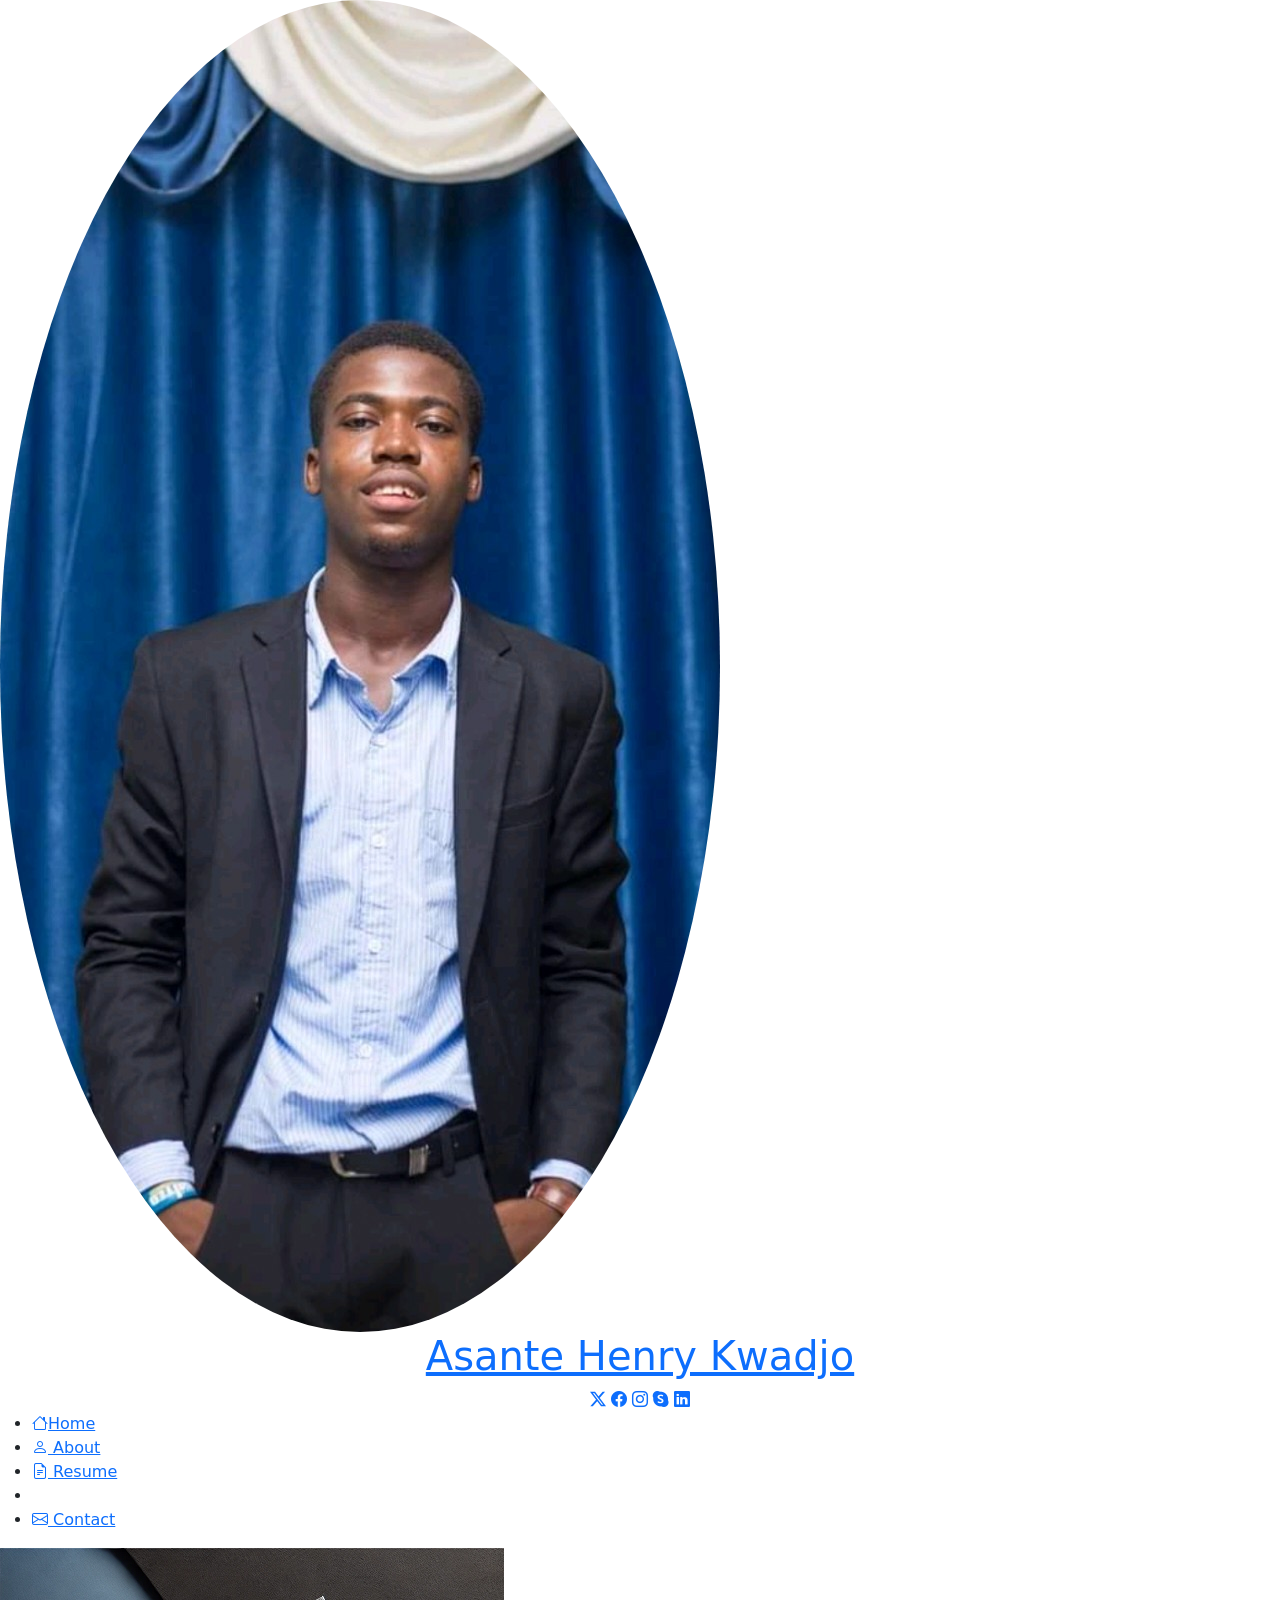
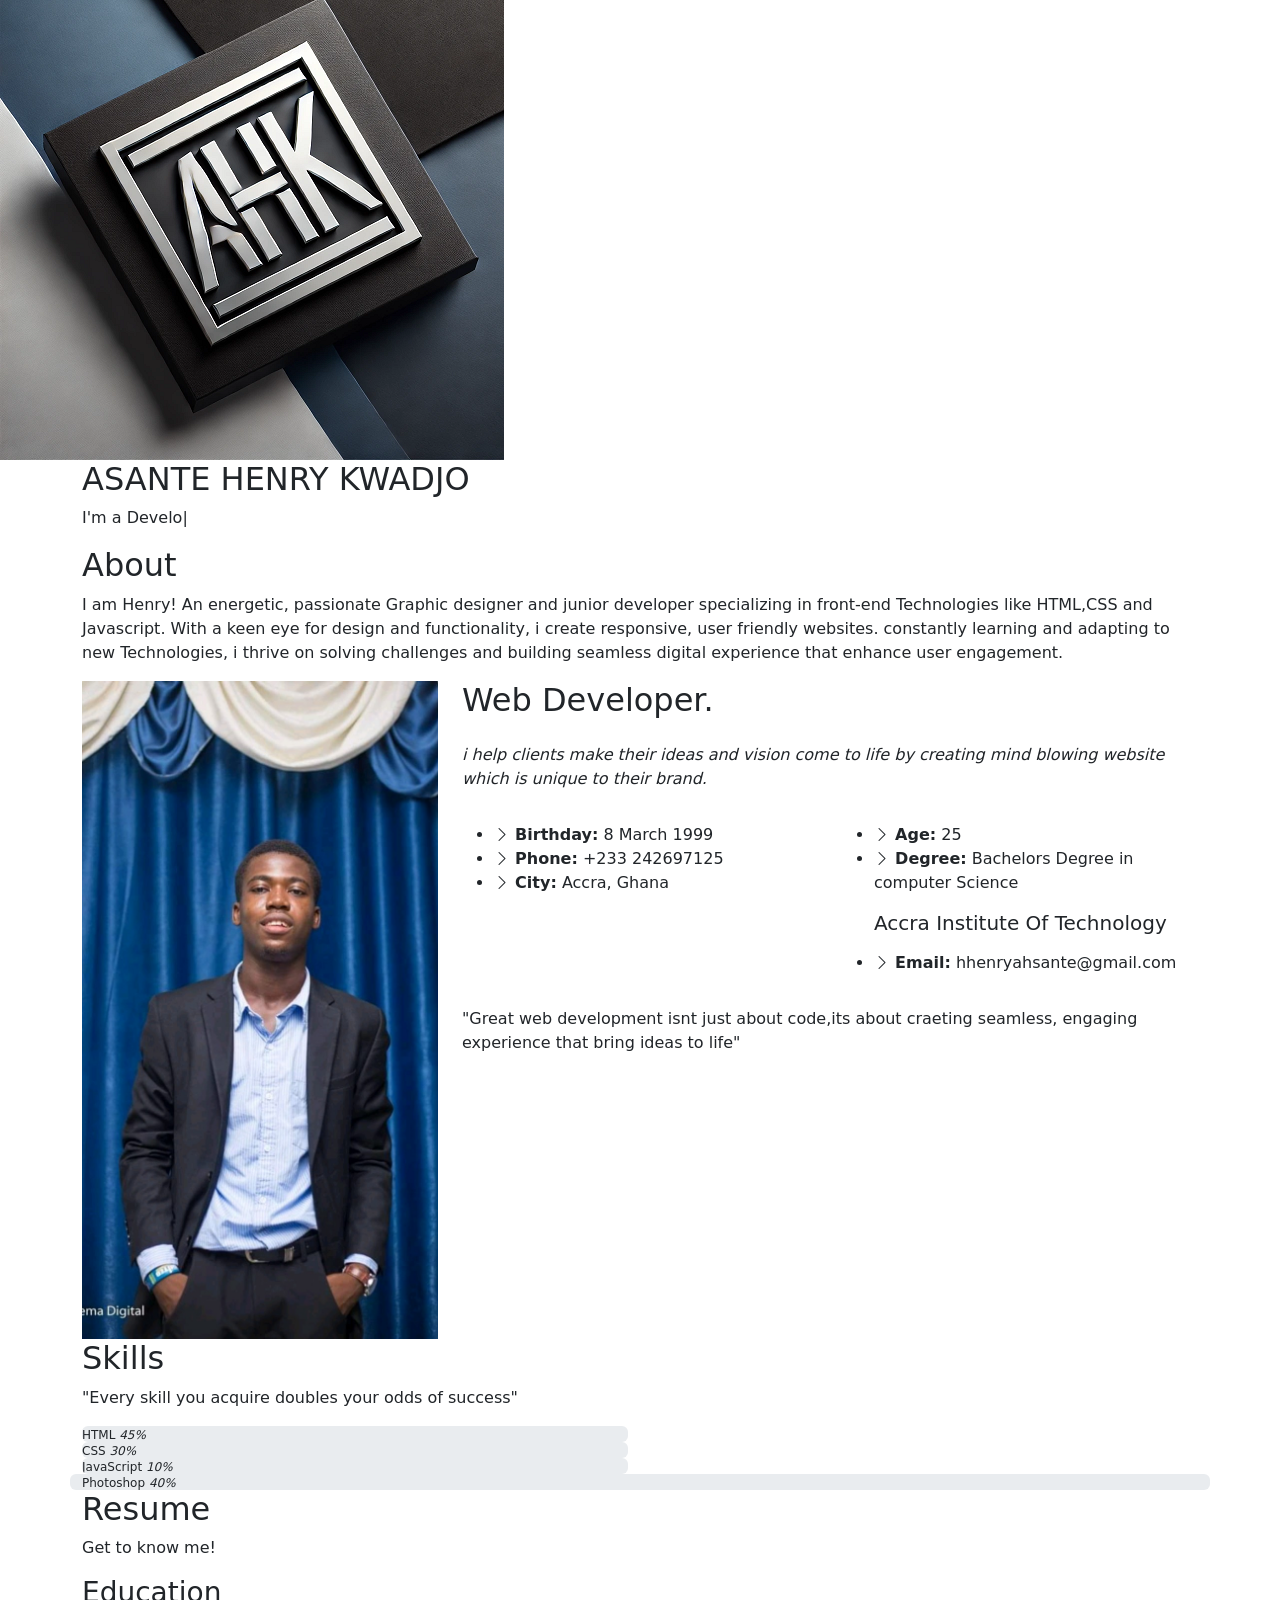
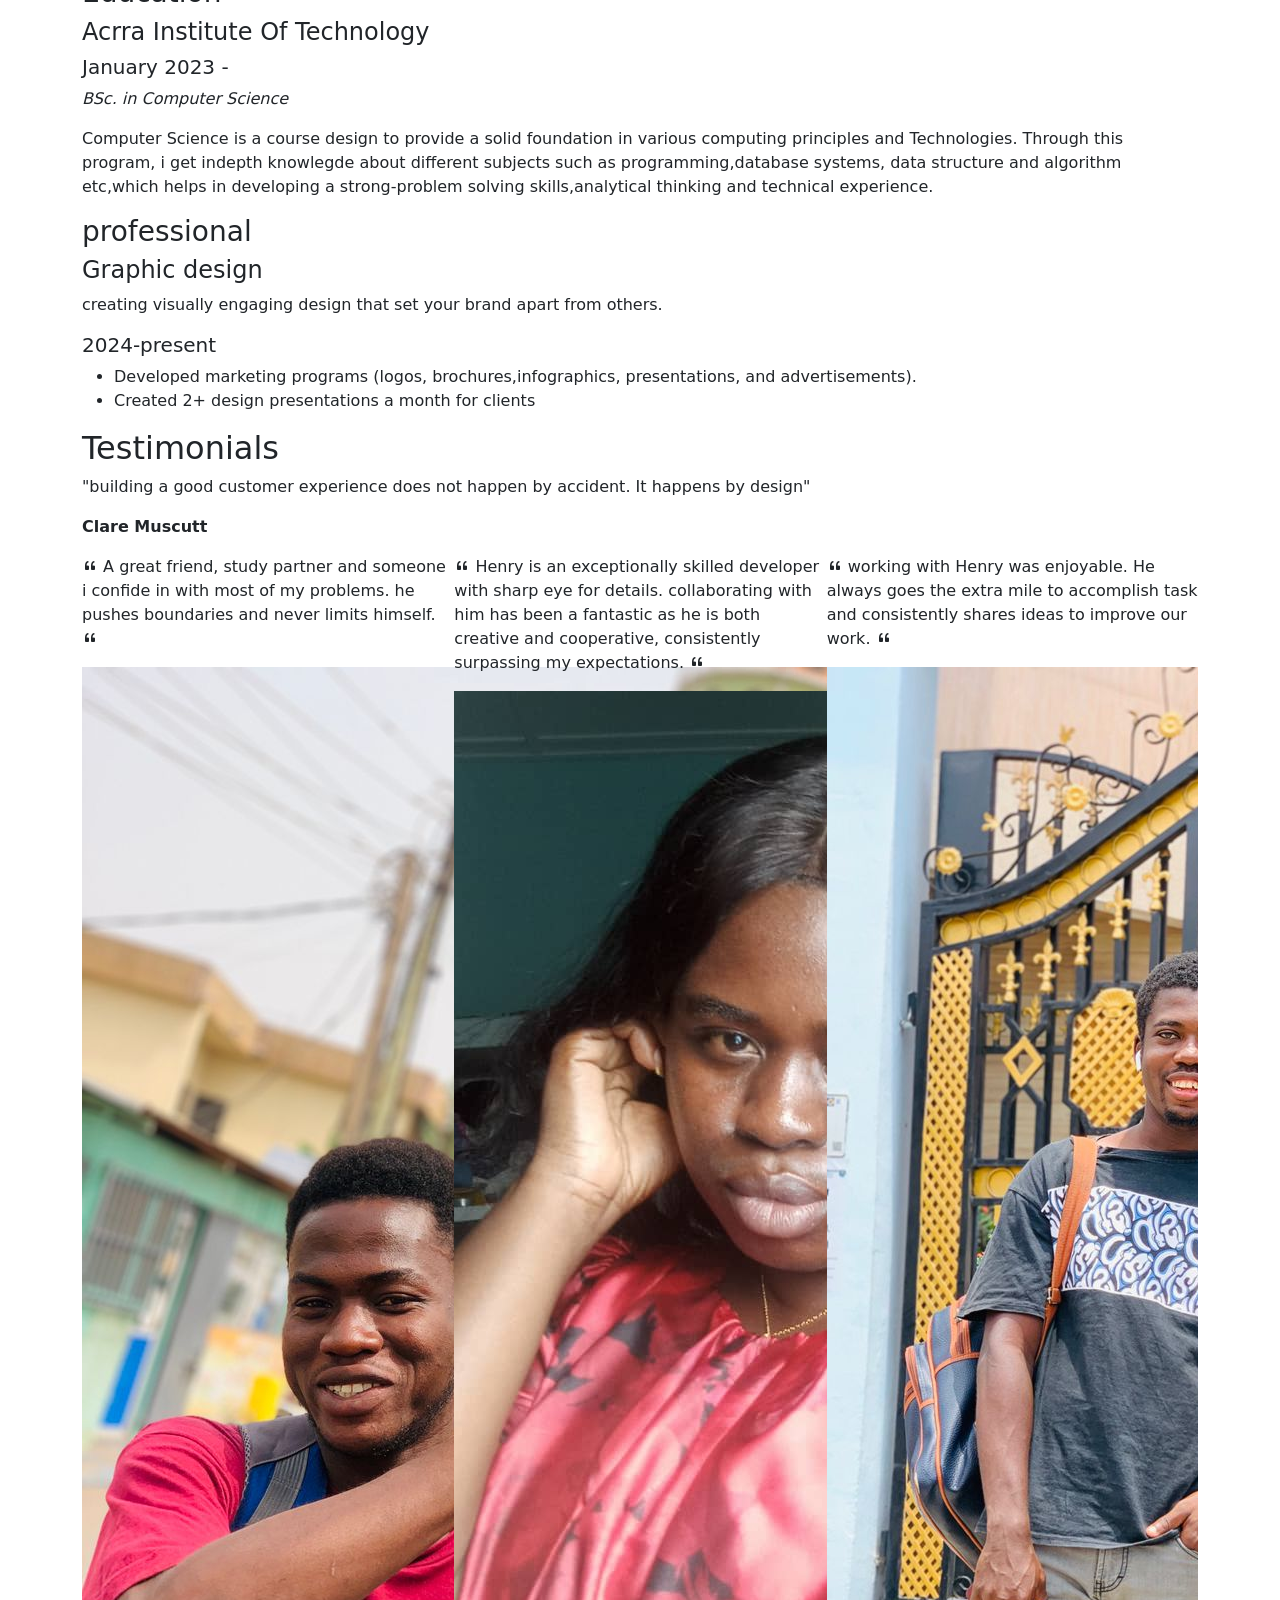
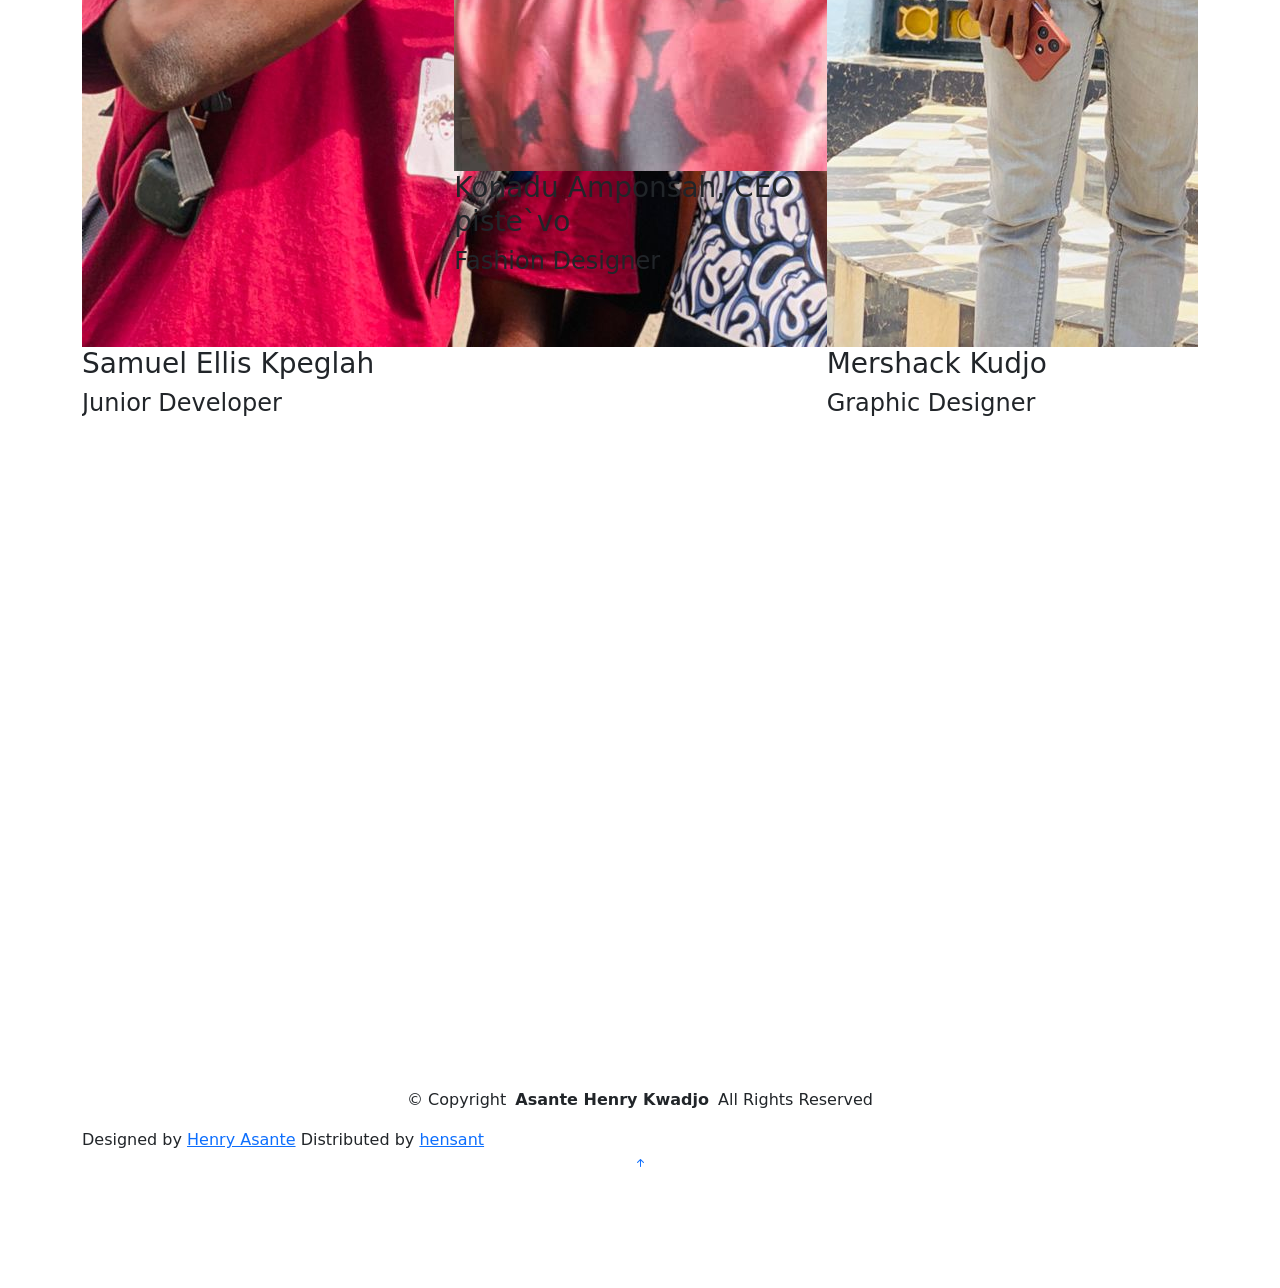
==== index.html @ 7de69f8a "change images" ====
<!DOCTYPE html>
<html lang="en">
  <head>
    <meta charset="utf-8" />
    <meta content="width=device-width, initial-scale=1.0" name="viewport" />
    <title>Index - ASANTE HENRY KWADJO</title>
    <meta content="" name="description" />
    <meta content="" name="keywords" />

    <!-- Favicons -->
    <link href="assets/img/ahk.png" rel="icon" />
    <link href="assets/img/ahk.png" rel="apple-touch-icon" />

    <!-- Fonts -->
    <link href="https://fonts.googleapis.com" rel="preconnect" />
    <link href="https://fonts.gstatic.com" rel="preconnect" crossorigin />
    <link
      href="https://fonts.googleapis.com/css2?family=Roboto:ital,wght@0,100;0,300;0,400;0,500;0,700;0,900;1,100;1,300;1,400;1,500;1,700;1,900&family=Poppins:ital,wght@0,100;0,200;0,300;0,400;0,500;0,600;0,700;0,800;0,900;1,100;1,200;1,300;1,400;1,500;1,600;1,700;1,800;1,900&family=Raleway:ital,wght@0,100;0,200;0,300;0,400;0,500;0,600;0,700;0,800;0,900;1,100;1,200;1,300;1,400;1,500;1,600;1,700;1,800;1,900&display=swap"
      rel="stylesheet"
    />

    <!-- Vendor CSS Files -->
    <link
      href="assets/vendor/bootstrap/css/bootstrap.min.css"
      rel="stylesheet"
    />
    <link
      href="assets/vendor/bootstrap-icons/bootstrap-icons.css"
      rel="stylesheet"
    />
    <link href="assets/vendor/aos/aos.css" rel="stylesheet" />
    <link
      href="assets/vendor/glightbox/css/glightbox.min.css"
      rel="stylesheet"
    />
    <link href="assets/vendor/swiper/swiper-bundle.min.css" rel="stylesheet" />

    <!-- Main CSS File -->
    <link href="assets/css/main.css" rel="stylesheet" />

    <!-- =======================================================
  * Template Name: iPortfolio
  * Template URL: https://bootstrapmade.com/iportfolio-bootstrap-portfolio-websites-template/
  * Updated: Jun 29 2024 with Bootstrap v5.3.3
  * Author: BootstrapMade.com
  * License: https://bootstrapmade.com/license/
  ======================================================== -->
  </head>

  <body class="index-page">
    <header id="header" class="header dark-background d-flex flex-column">
      <i class="header-toggle d-xl-none bi bi-list"></i>

      <div class="my-profile-img">
        <img
          src="assets/img/wall.jpg"
          alt=""
          class="img-fluid rounded-circle"
        />
      </div>

      <a
        href="index.html"
        class="logo d-flex align-items-center justify-content-center"
      >
        <!-- Uncomment the line below if you also wish to use an image logo -->
        <!-- <img src="assets/img/ahk.png" alt=""> -->
        <h1 class="sitename">Asante Henry Kwadjo</h1>
      </a>

      <div class="social-links text-center">
        <a
          href="https://www.x.com/Hhenry7125?t=q-4SQLYrN2U12h4_o1OJ0g&s=09"
          class="twitter"
          ><i class="bi bi-twitter-x"></i
        ></a>
        <a href="https://www.facebook.com/asante.henry.9" class="facebook"
          ><i class="bi bi-facebook"></i
        ></a>
        <a href="https://www.instagram.com/hhenry_ahsante?igsh=ZGc5MThyemRmbjly" class="instagram"
          ><i class="bi bi-instagram"></i
        ></a>
        <a href="#" class="google-plus"><i class="bi bi-skype"></i></a>
        <a
          href="https://www.linkedin.com/in/hhenry-ahsante-43342a321"
          class="linkedin"
          ><i class="bi bi-linkedin"></i
        ></a>
      </div>

      <nav id="navmenu" class="navmenu">
        <ul>
          <li>
            <a href="#henry" class="active"
              ><i class="bi bi-house navicon"></i>Home</a
            >
          </li>
          <li>
            <a href="#about"><i class="bi bi-person navicon"></i> About</a>
          </li>
          <li>
            <a href="#resume"
              ><i class="bi bi-file-earmark-text navicon"></i> Resume</a
            >
          </li>
          
          <li>
            
          </li>
          
          <li>
            <a href="#contact"
              ><i class="bi bi-envelope navicon"></i> Contact</a
            >
          </li>
        </ul>
      </nav>
    </header>

    <main class="main">
      <!-- Hero Section -->
      <section id="henry" class="hero section dark-background">
        <img src="assets/img/ahk.png " alt="" data-aos="fade-in" class="" />

        <div class="container" data-aos="fade-up" data-aos-delay="100">
          <h2>ASANTE HENRY KWADJO</h2>
          <p>
            I'm a
            <span class="typed" data-typed-items="Designer, Developer, "
              >Designer</span
            ><span
              class="typed-cursor typed-cursor--blink"
              aria-hidden="true"
            ></span
            ><span
              class="typed-cursor typed-cursor--blink"
              aria-hidden="true"
            ></span>
          </p>
        </div>
      </section>
      <!-- /Hero Section -->

      <!-- About Section -->
      <section id="about" class="about section">
        <!-- Section Title -->
        <div class="container section-title" data-aos="fade-up">
          <h2>About</h2>
          <p>
            I am Henry! An energetic, passionate Graphic designer and junior developer
            specializing in front-end Technologies like HTML,CSS and Javascript.
             With a keen eye for design and functionality, i create responsive, user friendly websites. constantly
             learning and adapting to new Technologies, i thrive on solving challenges and building seamless digital 
             experience that enhance user engagement.
          </p>
        </div>
        <!-- End Section Title -->

        <div class="container" data-aos="fade-up" data-aos-delay="100">
          <div class="row gy-4 justify-content-center">
            <div class="col-lg-4">
              <img src="assets/img/wall.jpg" class="img-fluid" alt="" />
            </div>
            <div class="col-lg-8 content">
              <h2>Web Developer.</h2>
              <p class="fst-italic py-3">
                i help clients make their ideas and vision come to life by
                creating mind blowing website which is unique to their brand.
              </p>
              <div class="row">
                <div class="col-lg-6">
                  <ul>
                    <li>
                      <i class="bi bi-chevron-right"></i>
                      <strong>Birthday:</strong> <span>8 March 1999</span>
                    </li>

                    <li>
                      <i class="bi bi-chevron-right"></i>
                      <strong>Phone:</strong> <span>+233 242697125</span>
                    </li>
                    <li>
                      <i class="bi bi-chevron-right"></i>
                      <strong>City:</strong> <span>Accra, Ghana</span>
                    </li>
                  </ul>
                </div>
                <div class="col-lg-6">
                  <ul>
                    <li>
                      <i class="bi bi-chevron-right"></i> <strong>Age:</strong>
                      <span>25</span>
                    </li>
                    <li>
                      <i class="bi bi-chevron-right"></i>
                      <strong>Degree:</strong>
                      <span>Bachelors Degree in computer Science</span>
                      <p><h5>Accra Institute Of Technology</h5></p>
                    </li>
                    <li>
                      <i class="bi bi-chevron-right"></i>
                      <strong>Email:</strong>
                      <span>hhenryahsante@gmail.com</span>
                    </li>
                  </ul>
                </div>
              </div>
              <p class="py-3">
                "Great web development isnt just about code,its about craeting seamless,
                engaging experience that bring ideas to life"
              </p>
            </div>
          </div>
        </div>
      </section>
      <!-- /About Section -->

      <!-- Skills Section -->
      <section id="skills" class="skills section light-background">
        <!-- Section Title -->
        <div class="container section-title" data-aos="fade-up">
          <h2>Skills</h2>
          <p>
           "Every skill you acquire doubles  your odds of success"
          </p>
        </div>
        <!-- End Section Title -->

        <div class="container" data-aos="fade-up" data-aos-delay="100">
          <div class="row skills-content skills-animation">
            <div class="col-lg-6">
              <div class="progress">
                <span class="skill"
                  ><span>HTML</span> <i class="val">45%</i></span
                >
                <div class="progress-bar-wrap">
                  <div
                    class="progress-bar"
                    role="progressbar"
                    aria-valuenow="100"
                    aria-valuemin="0"
                    aria-valuemax="100"
                  ></div>
                </div>
              </div>
              <!-- End Skills Item -->

              <div class="progress">
                <span class="skill"
                  ><span>CSS</span> <i class="val">30%</i></span
                >
                <div class="progress-bar-wrap">
                  <div
                    class="progress-bar"
                    role="progressbar"
                    aria-valuenow="90"
                    aria-valuemin="0"
                    aria-valuemax="100"
                  ></div>
                </div>
              </div>
              <!-- End Skills Item -->

              <div class="progress">
                <span class="skill"
                  ><span>JavaScript</span> <i class="val">10%</i></span
                >
                <div class="progress-bar-wrap">
                  <div
                    class="progress-bar"
                    role="progressbar"
                    aria-valuenow="75"
                    aria-valuemin="0"
                    aria-valuemax="100"
                  ></div>
                </div>
              </div>
              <!-- End Skills Item -->
            </div>

            
              <div class="progress">
                <span class="skill"
                  ><span>Photoshop</span> <i class="val">40%</i></span
                >
                <div class="progress-bar-wrap">
                  <div
                    class="progress-bar"
                    role="progressbar"
                    aria-valuenow="55"
                    aria-valuemin="0"
                    aria-valuemax="100"
                  ></div>
                </div>
              </div>
              <!-- End Skills Item -->
            </div>
          </div>
        </div>
      </section>
      <!-- /Skills Section -->

      <!-- Resume Section -->
      <section id="resume" class="resume section">
        <!-- Section Title -->
        <div class="container section-title" data-aos="fade-up">
          <h2>Resume</h2>
          <p>
           Get to know me! 
          </p>
        </div>
        <!-- End Section Title -->
           
        <div class="container">
        <div class="row">
          <div class="col-l6" data-aos="fade-up"
          data-aos-delay="100">
          <h3 class="resume-title">Education</h3>
              <div class="resume-item pb-0">
                <h4>Acrra Institute Of Technology</h4>
                <h5>January 2023 - </h5>
                <p><em>BSc. in Computer Science</em></p>
                <p>
                  Computer Science is a course design to provide 
                  a solid foundation in various computing principles
                  and Technologies. Through this program, i get indepth knowlegde about 
                  different subjects such as programming,database systems, data structure and algorithm etc,which helps in 
                  developing a strong-problem solving skills,analytical thinking and technical experience.
                </p>
              </div>
              <!-- Edn Resume Item -->
              <!-- Edn Resume Item -->
            </div>
            </div>
          

            <div class="col-lg-6" data-aos="fade-up"
            data-aos-delay="200"></div>
              <h3 class="resume-tittle">professional</h3>
              <div class="resume-item">
                <h4>Graphic design </h4>
                <p> creating visually engaging design that set your brand apart from others.</p>
                <h5>2024-present</h5>
                <ul>
                  <li>
                    Developed marketing programs (logos,
                    brochures,infographics, presentations, and advertisements).
                  </li>
                 
                  <li>
                    Created 2+ design presentations a month for
                    clients 
                  </li>
                </ul>
              </div>
              <!-- Edn Resume Item -->
      </section>
      <!-- /Resume Section -->

      <!-- Testimonials Section -->
      <section id="testimonials" class="testimonials section light-background">
        <!-- Section Title -->
        <div class="container section-title" data-aos="fade-up">
          <h2>Testimonials</h2>
          <p>
            "building a good customer experience does not happen by accident.
            It happens by design"</p>
            <p>
              <strong>Clare Muscutt</strong>
            </p>
        </div>
        <!-- End Section Title -->

        <div class="container" data-aos="fade-up" data-aos-delay="100">
          <div class="swiper init-swiper">
            <script type="application/json" class="swiper-config">
              {
                "loop": true,
                "speed": 600,
                "autoplay": {
                  "delay": 5000
                },
                "slidesPerView": "auto",
                "pagination": {
                  "el": ".swiper-pagination",
                  "type": "bullets",
                  "clickable": true
                },
                "breakpoints": {
                  "320": {
                    "slidesPerView": 1,
                    "spaceBetween": 40
                  },
                  "1200": {
                    "slidesPerView": 3,
                    "spaceBetween": 1
                  }
                }
              }
            </script>
            <div class="swiper-wrapper">
              <div class="swiper-slide">
                <div class="testimonial-item">
                  <p>
                    <i class="bi bi-quote quote-icon-left"></i>
                    <span
                      >A great friend, study partner and someone i confide in with most of my problems.
                      he pushes boundaries and never limits himself.</span
                    >
                    <i class="bi bi-quote quote-icon-right"></i>
                  </p>
                  <img
                    src="assets/img/testimonials/ellis.jpg"
                    class="testimonial-img"
                    alt=""
                  />
                  <h3>Samuel Ellis Kpeglah</h3>
                  <h4>Junior Developer</h4>
                </div>
              </div>
              <!-- End testimonial item -->

              <div class="swiper-slide">
                <div class="testimonial-item">
                  <p>
                    <i class="bi bi-quote quote-icon-left"></i>
                    <span
                      >Henry is an exceptionally skilled developer with sharp eye for details.
                      collaborating with him has been a fantastic as he is both creative and cooperative,
                        consistently surpassing my expectations. </span
                    >
                    <i class="bi bi-quote quote-icon-right"></i>
                  </p>
                  <img
                    src="assets/img/testimonials/nana.jpg"
                    class="testimonial-img"
                    alt=""
                  />
                  <h3>Konadu Amponsah, CEO piste`vo</h3>
                  <h4>Fashion Designer</h4>
                </div>
              </div>
              <!-- End testimonial item -->

              <div class="swiper-slide">
                <div class="testimonial-item">
                  <p>
                    <i class="bi bi-quote quote-icon-left"></i>
                    <span
                      >working with Henry was enjoyable. He always goes the extra mile to accomplish task and consistently
                      shares ideas to improve our work.
                      </span>
                    <i class="bi bi-quote quote-icon-right"></i>
                  </p>
                  <img
                    src="assets/img/testimonials/shark.jpg"
                    class="testimonial-img"
                    alt=""
                  />
                  <h3>Mershack Kudjo</h3>
                  <h4>Graphic Designer</h4>
                </div>
              </div>
              <!-- End testimonial item -->
            </div>
            <div class="swiper-pagination"></div>
          </div>
        </div>
        </section>
              
              <!-- /testimonial section-->

       <!-- Contact Section -->
      <section id="contact" class="contact section">
        <!-- Section Title -->
        <div class="container section-title" data-aos="fade-up">
          <h2>Contact</h2>
          <p>
           I would love to hear from you, just hit me up!
          </p>
        </div>
        <!-- End Section Title -->

        <div class="container" data-aos="fade-up" data-aos-delay="100">
          <div class="row gy-4">
            <div class="col-lg-5">
              <div class="info-wrap">
                <div
                  class="info-item d-flex"
                  data-aos="fade-up"
                  data-aos-delay="200"
                >
                  <i class="bi bi-geo-alt flex-shrink-0"></i>
                  <div>
                    <h3>Address</h3>
                    <p>teshie bush road rasta,ledzekoku
                      Accra,Ghana
                    </p>
                  </div>
                </div>
                <!-- End Info Item -->

                <div
                  class="info-item d-flex"
                  data-aos="fade-up"
                  data-aos-delay="300"
                >
                  <i class="bi bi-telephone flex-shrink-0"></i>
                  <div>
                    <h3>Call</h3>
                    <p>+233 242 697 125</p>
                  </div>
                </div>
                <!-- End Info Item -->

                <div
                  class="info-item d-flex"
                  data-aos="fade-up"
                  data-aos-delay="400"
                >
                  <i class="bi bi-envelope flex-shrink-0"></i>
                  <div>
                    <h3>Email</h3>
                    <p>hhenryahsante@gmail.com</p>
                  </div>
                </div>
                <!-- End Info Item -->

                <iframe
                  src="https://www.google.com/maps/place/Teshie+Rasta+Police+Post/@5.5853053,-0.1311616,17z/data=!3m1!4b1!4m6!3m5!1s0xfdf853fd343b239:0x3c163f9ef46c8130!8m2!3d5.5853053!4d-0.1311616!16s%2Fg%2F11f5h22mcs?entry=ttu&g_ep=EgoyMDI1MDEyOS4xIKXMDSoASAFQAw%3D%3D"
                  frameborder="0"
                  style="border: 0; width: 100%; height: 270px"
                  allowfullscreen=""
                  loading="lazy"
                  referrerpolicy="no-referrer-when-downgrade"
                ></iframe>
              </div>
            </div>

            <div class="col-lg-7">
              <form
                action="forms/contact.php"
                method="post"
                class="php-email-form"
                data-aos="fade-up"
                data-aos-delay="200"
              >
                <div class="row gy-4">
                  <div class="col-md-6">
                    <label for="name-field" class="pb-2">Your Name</label>
                    <input
                      type="text"
                      name="name"
                      id="name-field"
                      class="form-control"
                      required=""
                    />
                  </div>

                  <div class="col-md-6">
                    <label for="email-field" class="pb-2">Your Email</label>
                    <input
                      type="email"
                      class="form-control"
                      name="email"
                      id="email-field"
                      required=""
                    />
                  </div>

                  <div class="col-md-12">
                    <label for="subject-field" class="pb-2">Subject</label>
                    <input
                      type="text"
                      class="form-control"
                      name="subject"
                      id="subject-field"
                      required=""
                    />
                  </div>

                  <div class="col-md-12">
                    <label for="message-field" class="pb-2">Message</label>
                    <textarea
                      class="form-control"
                      name="message"
                      rows="10"
                      id="message-field"
                      required=""
                    ></textarea>
                  </div>

                  <div class="col-md-12 text-center">
                    <div class="loading">Loading</div>
                    <div class="error-message"></div>
                    <div class="sent-message">
                      Your message has been sent. Thank you!
                    </div>

                    <button type="submit">Send Message</button>
                  </div>
                </div>
              </form>
            </div>
            <!-- End Contact Form -->
          </div>
        </div>
      </section>
      <!-- /Contact Section -->
    </main>

    <footer id="footer" class="footer position-relative light-background">
      <div class="container">
        <div class="copyright text-center">
          <p>
            © <span>Copyright</span>
            <strong class="px-1 sitename">Asante Henry Kwadjo</strong>
            <span>All Rights Reserved</span>
          </p>
        </div>
        <div class="credits">
          <!-- All the links in the footer should remain intact. -->
          <!-- You can delete the links only if you've purchased the pro version. -->
          <!-- Licensing information: https://bootstrapmade.com/license/ -->
          <!-- Purchase the pro version with working PHP/AJAX contact form: [buy-url] -->
          Designed by
          <a href="#">Henry Asante</a> Distributed by
          <a href="#">hensant</a>
        </div>
      </div>
    </footer>

    <!-- Scroll Top -->
    <a
      href="#"
      id="scroll-top"
      class="scroll-top d-flex align-items-center justify-content-center"
      ><i class="bi bi-arrow-up-short"></i
    ></a>

    <!-- Preloader -->
    <div id="preloader"></div>

    <!-- Vendor JS Files -->
    <script src="assets/vendor/bootstrap/js/bootstrap.bundle.min.js"></script>
    <script src="assets/vendor/php-email-form/validate.js"></script>
    <script src="assets/vendor/aos/aos.js"></script>
    <script src="assets/vendor/typed.js/typed.umd.js"></script>
    <script src="assets/vendor/purecounter/purecounter_vanilla.js"></script>
    <script src="assets/vendor/waypoints/noframework.waypoints.js"></script>
    <script src="assets/vendor/glightbox/js/glightbox.min.js"></script>
    <script src="assets/vendor/imagesloaded/imagesloaded.pkgd.min.js"></script>
    <script src="assets/vendor/isotope-layout/isotope.pkgd.min.js"></script>
    <script src="assets/vendor/swiper/swiper-bundle.min.js"></script>

    <!-- Main JS File -->
    <script src="assets/js/main.js"></script>
  </body>
</html>
---- assets/css/main.css ----
/**
* Template Name: iPortfolio
* Template URL: https://bootstrapmade.com/iportfolio-bootstrap-portfolio-websites-template/
* Updated: Jun 29 2024 with Bootstrap v5.3.3
* Author: BootstrapMade.com
* License: https://bootstrapmade.com/license/
*/

/*--------------------------------------------------------------
# Font & Color Variables
# Help: https://bootstrapmade.com/color-system/
--------------------------------------------------------------*/
/* Fonts */
:root {
  --default-font: "Roboto",  system-ui, -apple-system, "Segoe UI", Roboto, "Helvetica Neue", Arial, "Noto Sans", "Liberation Sans", sans-serif, "Apple Color Emoji", "Segoe UI Emoji", "Segoe UI Symbol", "Noto Color Emoji";
  --heading-font: "Raleway",  sans-serif;
  --nav-font: "Poppins",  sans-serif;
}

/* Global Colors - The following color variables are used throughout the website. Updating them here will change the color scheme of the entire website */
:root { 
  --background-color: #ffffff; /* Background color for the entire website, including individual sections */
  --default-color: #272829; /* Default color used for the majority of the text content across the entire website */
  --heading-color: #050d18; /* Color for headings, subheadings and title throughout the website */
  --accent-color: #149ddd; /* Accent color that represents your brand on the website. It's used for buttons, links, and other elements that need to stand out */
  --surface-color: #ffffff; /* The surface color is used as a background of boxed elements within sections, such as cards, icon boxes, or other elements that require a visual separation from the global background. */
  --contrast-color: #ffffff; /* Contrast color for text, ensuring readability against backgrounds of accent, heading, or default colors. */
}

/* Nav Menu Colors - The following color variables are used specifically for the navigation menu. They are separate from the global colors to allow for more customization options */
:root {
  --nav-color: #a8a9b4;  /* The default color of the main navmenu links */
  --nav-hover-color: #ffffff; /* Applied to main navmenu links when they are hovered over or active */
  --nav-mobile-background-color: #040b14; /* Used as the background color for mobile navigation menu */
  --nav-dropdown-background-color: #040b14; /* Used as the background color for dropdown items that appear when hovering over primary navigation items */
  --nav-dropdown-color: #a8a9b4; /* Used for navigation links of the dropdown items in the navigation menu. */
  --nav-dropdown-hover-color: #ffffff; /* Similar to --nav-hover-color, this color is applied to dropdown navigation links when they are hovered over. */
}

/* Color Presets - These classes override global colors when applied to any section or element, providing reuse of the sam color scheme. */

.light-background {
  --background-color: #f4fafd;
  --surface-color: #ffffff;
}

.dark-background {
  --background-color: #040b14;
  --default-color: #ffffff;
  --heading-color: #ffffff;
  --surface-color: #151f2b;
  --contrast-color: #ffffff;
}

/* Smooth scroll */
:root {
  scroll-behavior: smooth;
}

/*--------------------------------------------------------------
# General Styling & Shared Classes
--------------------------------------------------------------*/
body {
  color: var(--default-color);
  background-color: var(--background-color);
  font-family: var(--default-font);
}

a {
  color: var(--accent-color);
  text-decoration: none;
  transition: 0.3s;
}

a:hover {
  color: color-mix(in srgb, var(--accent-color), transparent 25%);
  text-decoration: none;
}

h1,
h2,
h3,
h4,
h5,
h6 {
  color: var(--heading-color);
  font-family: var(--heading-font);
}

/* PHP Email Form Messages
------------------------------*/
.php-email-form .error-message {
  display: none;
  background: #df1529;
  color: #ffffff;
  text-align: left;
  padding: 15px;
  margin-bottom: 24px;
  font-weight: 600;
}

.php-email-form .sent-message {
  display: none;
  color: #ffffff;
  background: #059652;
  text-align: center;
  padding: 15px;
  margin-bottom: 24px;
  font-weight: 600;
}

.php-email-form .loading {
  display: none;
  background: var(--surface-color);
  text-align: center;
  padding: 15px;
  margin-bottom: 24px;
}

.php-email-form .loading:before {
  content: "";
  display: inline-block;
  border-radius: 50%;
  width: 24px;
  height: 24px;
  margin: 0 10px -6px 0;
  border: 3px solid var(--accent-color);
  border-top-color: var(--surface-color);
  animation: php-email-form-loading 1s linear infinite;
}

@keyframes php-email-form-loading {
  0% {
    transform: rotate(0deg);
  }

  100% {
    transform: rotate(360deg);
  }
}

/*--------------------------------------------------------------
# Global Header
--------------------------------------------------------------*/
.header {
  color: var(--default-color);
  background-color: var(--background-color);
  position: fixed;
  top: 0;
  left: 0;
  bottom: 0;
  padding: 0 15px;
  width: 300px;
  transition: all ease-in-out 0.3s;
  overflow-y: auto;
  z-index: 997;
  border-right: 1px solid color-mix(in srgb, var(--default-color), transparent 90%);
}

.header .profile-img img {
  margin: 15px auto;
  display: block;
  width: 120px;
  border: 8px solid color-mix(in srgb, var(--default-color), transparent 85%);
}

.header .logo {
  line-height: 1;
  margin-bottom: 15px;
}

.header .logo img {
  max-height: 32px;
  margin-right: 8px;
}

.header .logo h1 {
  font-size: 24px;
  margin: 0;
  font-weight: 700;
  color: var(--heading-color);
}

.header .social-links {
  margin: 0 0 20px 0;
}

.header .social-links a {
  font-size: 16px;
  display: inline-flex;
  align-items: center;
  justify-content: center;
  background: color-mix(in srgb, var(--default-color), transparent 90%);
  color: var(--default-color);
  margin: 0 2px;
  border-radius: 50%;
  text-align: center;
  width: 40px;
  height: 40px;
  transition: 0.3s;
}

.header .social-links a:hover {
  color: var(--contrast-color);
  background: var(--accent-color);
}

@media (min-width: 1200px) {

  .header~main,
  .header~#footer {
    margin-left: 300px;
  }
}

@media (max-width: 1199px) {
  .header {
    left: -100%;
  }
}

.header.header-show {
  left: 0;
}

.header .header-toggle {
  color: var(--contrast-color);
  background-color: var(--accent-color);
  font-size: 22px;
  display: flex;
  align-items: center;
  justify-content: center;
  width: 40px;
  height: 40px;
  border-radius: 50%;
  cursor: pointer;
  position: fixed;
  top: 15px;
  right: 15px;
  z-index: 9999;
  transition: background-color 0.3s;
}

.header .header-toggle:hover {
  color: var(--contrast-color);
  background-color: color-mix(in srgb, var(--accent-color) 90%, white 15%);
}

/*--------------------------------------------------------------
# Navigation Menu
--------------------------------------------------------------*/
.mobile-nav-toggle {
  display: none;
}

.navmenu {
  padding: 0;
  z-index: 9997;
}

.navmenu ul {
  list-style: none;
  padding: 0 0 20px 0;
  margin: 0;
}

.navmenu a,
.navmenu a:focus {
  color: var(--nav-color);
  padding: 15px 10px;
  font-family: var(--nav-font);
  font-size: 16px;
  font-weight: 400;
  display: flex;
  align-items: center;
  white-space: nowrap;
  transition: 0.3s;
  width: 100%;
}

.navmenu a .navicon,
.navmenu a:focus .navicon {
  font-size: 20px;
  margin-right: 10px;
}

.navmenu a .toggle-dropdown,
.navmenu a:focus .toggle-dropdown {
  font-size: 12px;
  line-height: 0;
  margin-left: auto;
  width: 30px;
  height: 30px;
  display: flex;
  align-items: center;
  justify-content: center;
  border-radius: 50%;
  transition: 0.3s;
  flex-shrink: 0;
  background-color: color-mix(in srgb, var(--accent-color), transparent 90%);
}

.navmenu a .toggle-dropdown:hover,
.navmenu a:focus .toggle-dropdown:hover {
  background-color: var(--accent-color);
  color: var(--contrast-color);
}

.navmenu a:hover,
.navmenu .active,
.navmenu .active:focus {
  color: var(--nav-hover-color);
}

.navmenu a:hover .navicon,
.navmenu .active .navicon,
.navmenu .active:focus .navicon {
  color: var(--accent-color);
}

.navmenu .active .toggle-dropdown,
.navmenu .active:focus .toggle-dropdown {
  background-color: var(--accent-color);
  color: var(--contrast-color);
  transform: rotate(180deg);
}

.navmenu .dropdown {
  display: block;
}

.navmenu .dropdown a,
.navmenu .dropdown a:focus {
  color: --nav-dropdown-color;
}

.navmenu .dropdown a:hover,
.navmenu .dropdown .active,
.navmenu .dropdown .active:focus {
  color: var(--nav-dropdown-hover-color);
}

.navmenu .dropdown ul {
  position: static;
  display: none;
  z-index: 99;
  padding: 5px 10px;
  margin: 5px 10px;
  background-color: var(--nav-dropdown-background-color);
  border: 1px solid color-mix(in srgb, var(--default-color), transparent 90%);
  box-shadow: none;
  transition: all 0.5s ease-in-out;
}

.navmenu .dropdown ul ul {
  background-color: rgba(33, 37, 41, 0.1);
}

.navmenu .dropdown>.dropdown-active {
  display: block;
  background-color: rgba(33, 37, 41, 0.03);
}

/*--------------------------------------------------------------
# Global Footer
--------------------------------------------------------------*/
.footer {
  color: var(--default-color);
  background-color: var(--background-color);
  font-size: 14px;
  padding: 40px 0;
  position: relative;
  border-top: 1px solid color-mix(in srgb, var(--default-color), transparent 90%);
}

.footer .copyright p {
  margin-bottom: 0;
}

.footer .credits {
  margin-top: 4px;
  font-size: 13px;
  text-align: center;
}

/*--------------------------------------------------------------
# Preloader
--------------------------------------------------------------*/
#preloader {
  position: fixed;
  inset: 0;
  z-index: 999999;
  overflow: hidden;
  background: var(--background-color);
  transition: all 0.6s ease-out;
}

#preloader:before {
  content: "";
  position: fixed;
  top: calc(50% - 30px);
  left: calc(50% - 30px);
  border: 6px solid #ffffff;
  border-color: var(--accent-color) transparent var(--accent-color) transparent;
  border-radius: 50%;
  width: 60px;
  height: 60px;
  animation: animate-preloader 1.5s linear infinite;
}

@keyframes animate-preloader {
  0% {
    transform: rotate(0deg);
  }

  100% {
    transform: rotate(360deg);
  }
}

/*--------------------------------------------------------------
# Scroll Top Button
--------------------------------------------------------------*/
.scroll-top {
  position: fixed;
  visibility: hidden;
  opacity: 0;
  right: 15px;
  bottom: -15px;
  z-index: 99999;
  background-color: var(--accent-color);
  width: 44px;
  height: 44px;
  border-radius: 50px;
  transition: all 0.4s;
}

.scroll-top i {
  font-size: 24px;
  color: var(--contrast-color);
  line-height: 0;
}

.scroll-top:hover {
  background-color: color-mix(in srgb, var(--accent-color), transparent 20%);
  color: var(--contrast-color);
}

.scroll-top.active {
  visibility: visible;
  opacity: 1;
  bottom: 15px;
}

/*--------------------------------------------------------------
# Disable aos animation delay on mobile devices
--------------------------------------------------------------*/
@media screen and (max-width: 768px) {
  [data-aos-delay] {
    transition-delay: 0 !important;
  }
}

/*--------------------------------------------------------------
# Global Page Titles & Breadcrumbs
--------------------------------------------------------------*/
.page-title {
  color: var(--default-color);
  background-color: var(--background-color);
  padding: 25px 0;
  position: relative;
}

.page-title h1 {
  font-size: 24px;
  font-weight: 700;
}

.page-title .breadcrumbs ol {
  display: flex;
  flex-wrap: wrap;
  list-style: none;
  padding: 0;
  margin: 0;
  font-size: 14px;
  font-weight: 400;
}

.page-title .breadcrumbs ol li+li {
  padding-left: 10px;
}

.page-title .breadcrumbs ol li+li::before {
  content: "/";
  display: inline-block;
  padding-right: 10px;
  color: color-mix(in srgb, var(--default-color), transparent 70%);
}

/*--------------------------------------------------------------
# Global Sections
--------------------------------------------------------------*/
section,
.section {
  color: var(--default-color);
  background-color: var(--background-color);
  padding: 60px 0;
  overflow: clip;
}

/*--------------------------------------------------------------
# Global Section Titles
--------------------------------------------------------------*/
.section-title {
  padding-bottom: 60px;
  position: relative;
}

.section-title h2 {
  font-size: 32px;
  font-weight: 700;
  margin-bottom: 20px;
  padding-bottom: 20px;
  position: relative;
}

.section-title h2:after {
  content: "";
  position: absolute;
  display: block;
  width: 50px;
  height: 3px;
  background: var(--accent-color);
  left: 0;
  bottom: 0;
}

.section-title p {
  margin-bottom: 0;
}

/*--------------------------------------------------------------
# Hero Section
--------------------------------------------------------------*/
.hero {
  width: 100%;
  min-height: 100vh;
  position: relative;
  padding: 80px 0;
  display: flex;
  align-items: center;
  justify-content: center;
}

.hero img {
  position: absolute;
  inset: 0;
  display: block;
  width: 100%;
  height: 100%;
  object-fit: cover;
  z-index: 1;
}

.hero:before {
  content: "";
  background: color-mix(in srgb, var(--background-color), transparent 70%);
  position: absolute;
  inset: 0;
  z-index: 2;
}

.hero .container {
  position: relative;
  z-index: 3;
}

.hero h2 {
  margin: 0;
  font-size: 64px;
  font-weight: 700;
}

.hero p {
  margin: 5px 0 0 0;
  font-size: 26px;
}

.hero p span {
  letter-spacing: 1px;
  border-bottom: 2px solid var(--accent-color);
}

.hero .social-links {
  margin-top: 25px;
}

.hero .social-links a {
  font-size: 24px;
  display: inline-block;
  color: color-mix(in srgb, var(--default-color), transparent 50%);
  line-height: 1;
  margin-right: 20px;
  transition: 0.3s;
}

.hero .social-links a:hover {
  color: var(--accent-color);
}

@media (max-width: 768px) {
  .hero h2 {
    font-size: 32px;
  }

  .hero p {
    font-size: 20px;
  }
}

/*--------------------------------------------------------------
# About Section
--------------------------------------------------------------*/
.about .content h2 {
  font-weight: 700;
  font-size: 24px;
}

.about .content ul {
  list-style: none;
  padding: 0;
}

.about .content ul li {
  margin-bottom: 20px;
  display: flex;
  align-items: center;
}

.about .content ul strong {
  margin-right: 10px;
}

.about .content ul i {
  font-size: 16px;
  margin-right: 5px;
  color: var(--accent-color);
  line-height: 0;
}

/*--------------------------------------------------------------
# Stats Section
--------------------------------------------------------------*/
.stats .stats-item {
  padding: 30px;
  width: 100%;
}

.stats .stats-item i {
  color: var(--accent-color);
  display: block;
  font-size: 44px;
  float: left;
  line-height: 0;
}

.stats .stats-item .purecounter {
  color: var(--heading-color);
  font-size: 48px;
  line-height: 40px;
  display: block;
  font-weight: 700;
  margin-left: 60px;
}

.stats .stats-item p {
  color: color-mix(in srgb, var(--default-color), transparent 40%);
  padding: 15px 0 0 0;
  margin: 0 0 0 60px;
  font-family: var(--heading-font);
  font-size: 14px;
}

/*--------------------------------------------------------------
# Skills Section
--------------------------------------------------------------*/
.skills .progress {
  height: 60px;
  display: block;
  background: none;
  border-radius: 0;
}

.skills .progress .skill {
  color: var(--heading-color);
  padding: 0;
  margin: 0 0 6px 0;
  text-transform: uppercase;
  display: block;
  font-weight: 600;
  font-family: var(--heading-font);
}

.skills .progress .skill .val {
  float: right;
  font-style: normal;
}

.skills .progress-bar-wrap {
  background: color-mix(in srgb, var(--default-color), transparent 90%);
  height: 10px;
}

.skills .progress-bar {
  width: 1px;
  height: 10px;
  transition: 0.9s;
  background-color: var(--accent-color);
}

/*--------------------------------------------------------------
# Resume Section
--------------------------------------------------------------*/
.resume .resume-title {
  color: var(--heading-color);
  font-size: 26px;
  font-weight: 700;
  margin-top: 20px;
  margin-bottom: 20px;
}

.resume .resume-item {
  padding: 0 0 20px 20px;
  margin-top: -2px;
  border-left: 2px solid var(--accent-color);
  position: relative;
}

.resume .resume-item h4 {
  line-height: 18px;
  font-size: 18px;
  font-weight: 600;
  text-transform: uppercase;
  color: color-mix(in srgb, var(--default-color), transparent 20%);
  margin-bottom: 10px;
}

.resume .resume-item h5 {
  font-size: 16px;
  padding: 5px 15px;
  display: inline-block;
  font-weight: 600;
  margin-bottom: 10px;
}

.resume .resume-item ul {
  padding-left: 20px;
}

.resume .resume-item ul li {
  padding-bottom: 10px;
}

.resume .resume-item:last-child {
  padding-bottom: 0;
}

.resume .resume-item::before {
  content: "";
  position: absolute;
  width: 16px;
  height: 16px;
  border-radius: 50px;
  left: -9px;
  top: 0;
  background: var(--background-color);
  border: 2px solid var(--accent-color);
}

/*--------------------------------------------------------------
# Portfolio Section
--------------------------------------------------------------*/
.portfolio .portfolio-filters {
  padding: 0;
  margin: 0 auto 20px auto;
  list-style: none;
  text-align: center;
}

.portfolio .portfolio-filters li {
  cursor: pointer;
  display: inline-block;
  padding: 0;
  font-size: 14px;
  font-weight: 400;
  margin: 0 10px;
  line-height: 1;
  text-transform: uppercase;
  margin-bottom: 10px;
  transition: all 0.3s ease-in-out;
}

.portfolio .portfolio-filters li:hover,
.portfolio .portfolio-filters li.filter-active {
  color: var(--accent-color);
}

.portfolio .portfolio-filters li:first-child {
  margin-left: 0;
}

.portfolio .portfolio-filters li:last-child {
  margin-right: 0;
}

@media (max-width: 575px) {
  .portfolio .portfolio-filters li {
    font-size: 14px;
    margin: 0 5px;
  }
}

.portfolio .portfolio-content {
  position: relative;
  overflow: hidden;
}

.portfolio .portfolio-content img {
  transition: 0.3s;
}

.portfolio .portfolio-content .portfolio-info {
  opacity: 0;
  position: absolute;
  inset: 0;
  z-index: 3;
  transition: all ease-in-out 0.3s;
  background: rgba(0, 0, 0, 0.6);
  padding: 15px;
}

.portfolio .portfolio-content .portfolio-info h4 {
  font-size: 14px;
  padding: 5px 10px;
  font-weight: 400;
  color: #ffffff;
  display: inline-block;
  background-color: var(--accent-color);
}

.portfolio .portfolio-content .portfolio-info p {
  position: absolute;
  bottom: 10px;
  text-align: center;
  display: inline-block;
  left: 0;
  right: 0;
  font-size: 16px;
  font-weight: 600;
  color: rgba(255, 255, 255, 0.8);
}

.portfolio .portfolio-content .portfolio-info .preview-link,
.portfolio .portfolio-content .portfolio-info .details-link {
  position: absolute;
  left: calc(50% - 40px);
  font-size: 26px;
  top: calc(50% - 14px);
  color: #fff;
  transition: 0.3s;
  line-height: 1.2;
}

.portfolio .portfolio-content .portfolio-info .preview-link:hover,
.portfolio .portfolio-content .portfolio-info .details-link:hover {
  color: var(--accent-color);
}

.portfolio .portfolio-content .portfolio-info .details-link {
  left: 50%;
  font-size: 34px;
  line-height: 0;
}

.portfolio .portfolio-content:hover .portfolio-info {
  opacity: 1;
}

.portfolio .portfolio-content:hover img {
  transform: scale(1.1);
}

/*--------------------------------------------------------------
# Services Section
--------------------------------------------------------------*/
.services .service-item {
  position: relative;
}

.services .service-item .icon {
  background: var(--accent-color);
  display: flex;
  align-items: center;
  justify-content: center;
  width: 54px;
  height: 54px;
  border-radius: 50%;
  transition: 0.5s;
  border: 1px solid var(--accent-color);
  margin-right: 20px;
}

.services .service-item .icon i {
  color: var(--contrast-color);
  font-size: 24px;
  line-height: 0;
}

.services .service-item:hover .icon {
  background: var(--surface-color);
}

.services .service-item:hover .icon i {
  color: var(--accent-color);
}

.services .service-item .title {
  font-weight: 700;
  margin-bottom: 15px;
  font-size: 18px;
}

.services .service-item .title a {
  color: var(--heading-color);
}

.services .service-item .title a:hover {
  color: var(--accent-color);
}

.services .service-item .description {
  line-height: 24px;
  font-size: 14px;
}

/*--------------------------------------------------------------
# Testimonials Section
--------------------------------------------------------------*/
.testimonials .testimonials-carousel,
.testimonials .testimonials-slider {
  overflow: hidden;
}

.testimonials .testimonial-item {
  box-sizing: content-box;
  text-align: center;
  min-height: 320px;
}

.testimonials .testimonial-item .testimonial-img {
  width: 90px;
  border-radius: 50%;
  margin: 0 auto;
}

.testimonials .testimonial-item h3 {
  font-size: 18px;
  font-weight: bold;
  margin: 10px 0 5px 0;
}

.testimonials .testimonial-item h4 {
  font-size: 14px;
  color: color-mix(in srgb, var(--default-color), transparent 20%);
  margin: 0;
}

.testimonials .testimonial-item .quote-icon-left,
.testimonials .testimonial-item .quote-icon-right {
  color: color-mix(in srgb, var(--accent-color), transparent 40%);
  font-size: 26px;
  line-height: 0;
}

.testimonials .testimonial-item .quote-icon-left {
  display: inline-block;
  left: -5px;
  position: relative;
}

.testimonials .testimonial-item .quote-icon-right {
  display: inline-block;
  right: -5px;
  position: relative;
  top: 10px;
  transform: scale(-1, -1);
}

.testimonials .testimonial-item p {
  font-style: italic;
  margin: 0 15px 15px 15px;
  padding: 20px;
  background-color: var(--surface-color);
  position: relative;
  margin-bottom: 35px;
  border-radius: 6px;
  box-shadow: 0px 2px 15px rgba(0, 0, 0, 0.1);
}

.testimonials .testimonial-item p::after {
  content: "";
  width: 0;
  height: 0;
  border-top: 20px solid var(--surface-color);
  border-right: 20px solid transparent;
  border-left: 20px solid transparent;
  position: absolute;
  bottom: -20px;
  left: calc(50% - 20px);
}

.testimonials .swiper-wrapper {
  height: auto;
}

.testimonials .swiper-pagination {
  margin-top: 40px;
  position: relative;
}

.testimonials .swiper-pagination .swiper-pagination-bullet {
  width: 12px;
  height: 12px;
  background-color: var(--background-color);
  opacity: 1;
  border: 1px solid var(--accent-color);
}

.testimonials .swiper-pagination .swiper-pagination-bullet-active {
  background-color: var(--accent-color);
}

/*--------------------------------------------------------------
# Contact Section
--------------------------------------------------------------*/
.contact .info-wrap {
  background-color: var(--surface-color);
  box-shadow: 0px 0px 20px rgba(0, 0, 0, 0.1);
  padding: 30px;
}

@media (max-width: 575px) {
  .contact .info-wrap {
    padding: 20px;
  }
}

.contact .info-item {
  margin-bottom: 40px;
}

.contact .info-item i {
  font-size: 20px;
  color: var(--accent-color);
  background: color-mix(in srgb, var(--accent-color), transparent 92%);
  width: 44px;
  height: 44px;
  display: flex;
  justify-content: center;
  align-items: center;
  border-radius: 50px;
  transition: all 0.3s ease-in-out;
  margin-right: 15px;
}

.contact .info-item h3 {
  padding: 0;
  font-size: 18px;
  font-weight: 700;
  margin-bottom: 5px;
}

.contact .info-item p {
  padding: 0;
  margin-bottom: 0;
  font-size: 14px;
}

.contact .info-item:hover i {
  background: var(--accent-color);
  color: var(--contrast-color);
}

.contact .php-email-form {
  background-color: var(--surface-color);
  height: 100%;
  padding: 30px;
  box-shadow: 0px 0px 20px rgba(0, 0, 0, 0.1);
}

@media (max-width: 575px) {
  .contact .php-email-form {
    padding: 20px;
  }
}

.contact .php-email-form input[type=text],
.contact .php-email-form input[type=email],
.contact .php-email-form textarea {
  font-size: 14px;
  padding: 10px 15px;
  box-shadow: none;
  border-radius: 0;
  color: var(--default-color);
  background-color: var(--surface-color);
  border-color: color-mix(in srgb, var(--default-color), transparent 80%);
}

.contact .php-email-form input[type=text]:focus,
.contact .php-email-form input[type=email]:focus,
.contact .php-email-form textarea:focus {
  border-color: var(--accent-color);
}

.contact .php-email-form input[type=text]::placeholder,
.contact .php-email-form input[type=email]::placeholder,
.contact .php-email-form textarea::placeholder {
  color: color-mix(in srgb, var(--default-color), transparent 70%);
}

.contact .php-email-form button[type=submit] {
  color: var(--contrast-color);
  background: var(--accent-color);
  border: 0;
  padding: 10px 30px;
  transition: 0.4s;
  border-radius: 50px;
}

.contact .php-email-form button[type=submit]:hover {
  background: color-mix(in srgb, var(--accent-color), transparent 25%);
}

/*--------------------------------------------------------------
# Portfolio Details Section
--------------------------------------------------------------*/
.portfolio-details .portfolio-details-slider img {
  width: 100%;
}

.portfolio-details .portfolio-details-slider .swiper-pagination {
  margin-top: 20px;
  position: relative;
}

.portfolio-details .portfolio-details-slider .swiper-pagination .swiper-pagination-bullet {
  width: 12px;
  height: 12px;
  background-color: color-mix(in srgb, var(--default-color), transparent 85%);
  opacity: 1;
}

.portfolio-details .portfolio-details-slider .swiper-pagination .swiper-pagination-bullet-active {
  background-color: var(--accent-color);
}

.portfolio-details .portfolio-info {
  padding: 30px;
  box-shadow: 0px 0 30px rgba(0, 0, 0, 0.1);
}

.portfolio-details .portfolio-info h3 {
  font-size: 22px;
  font-weight: 700;
  margin-bottom: 20px;
  padding-bottom: 20px;
  border-bottom: 1px solid color-mix(in srgb, var(--default-color), transparent 85%);
}

.portfolio-details .portfolio-info ul {
  list-style: none;
  padding: 0;
  font-size: 15px;
}

.portfolio-details .portfolio-info ul li+li {
  margin-top: 10px;
}

.portfolio-details .portfolio-description {
  padding-top: 30px;
}

.portfolio-details .portfolio-description h2 {
  font-size: 26px;
  font-weight: 700;
  margin-bottom: 20px;
}

.portfolio-details .portfolio-description p {
  padding: 0;
  color: color-mix(in srgb, var(--default-color), transparent 30%);
}

/*--------------------------------------------------------------
# Service Details Section
--------------------------------------------------------------*/
.service-details .services-list {
  padding: 10px 30px;
  border: 1px solid color-mix(in srgb, var(--default-color), transparent 90%);
  margin-bottom: 20px;
}

.service-details .services-list a {
  display: block;
  line-height: 1;
  padding: 8px 0 8px 15px;
  border-left: 3px solid color-mix(in srgb, var(--default-color), transparent 70%);
  margin: 20px 0;
  color: color-mix(in srgb, var(--default-color), transparent 20%);
  transition: 0.3s;
}

.service-details .services-list a.active {
  color: var(--heading-color);
  font-weight: 700;
  border-color: var(--accent-color);
}

.service-details .services-list a:hover {
  border-color: var(--accent-color);
}

.service-details .services-img {
  margin-bottom: 20px;
}

.service-details h3 {
  font-size: 26px;
  font-weight: 700;
}

.service-details h4 {
  font-size: 20px;
  font-weight: 700;
}

.service-details p {
  font-size: 15px;
}

.service-details ul {
  list-style: none;
  padding: 0;
  font-size: 15px;
}

.service-details ul li {
  padding: 5px 0;
  display: flex;
  align-items: center;
}

.service-details ul i {
  font-size: 20px;
  margin-right: 8px;
  color: var(--accent-color);
}

/*--------------------------------------------------------------
# Starter Section Section
--------------------------------------------------------------*/
.starter-section {
  /* Add your styles here */
}
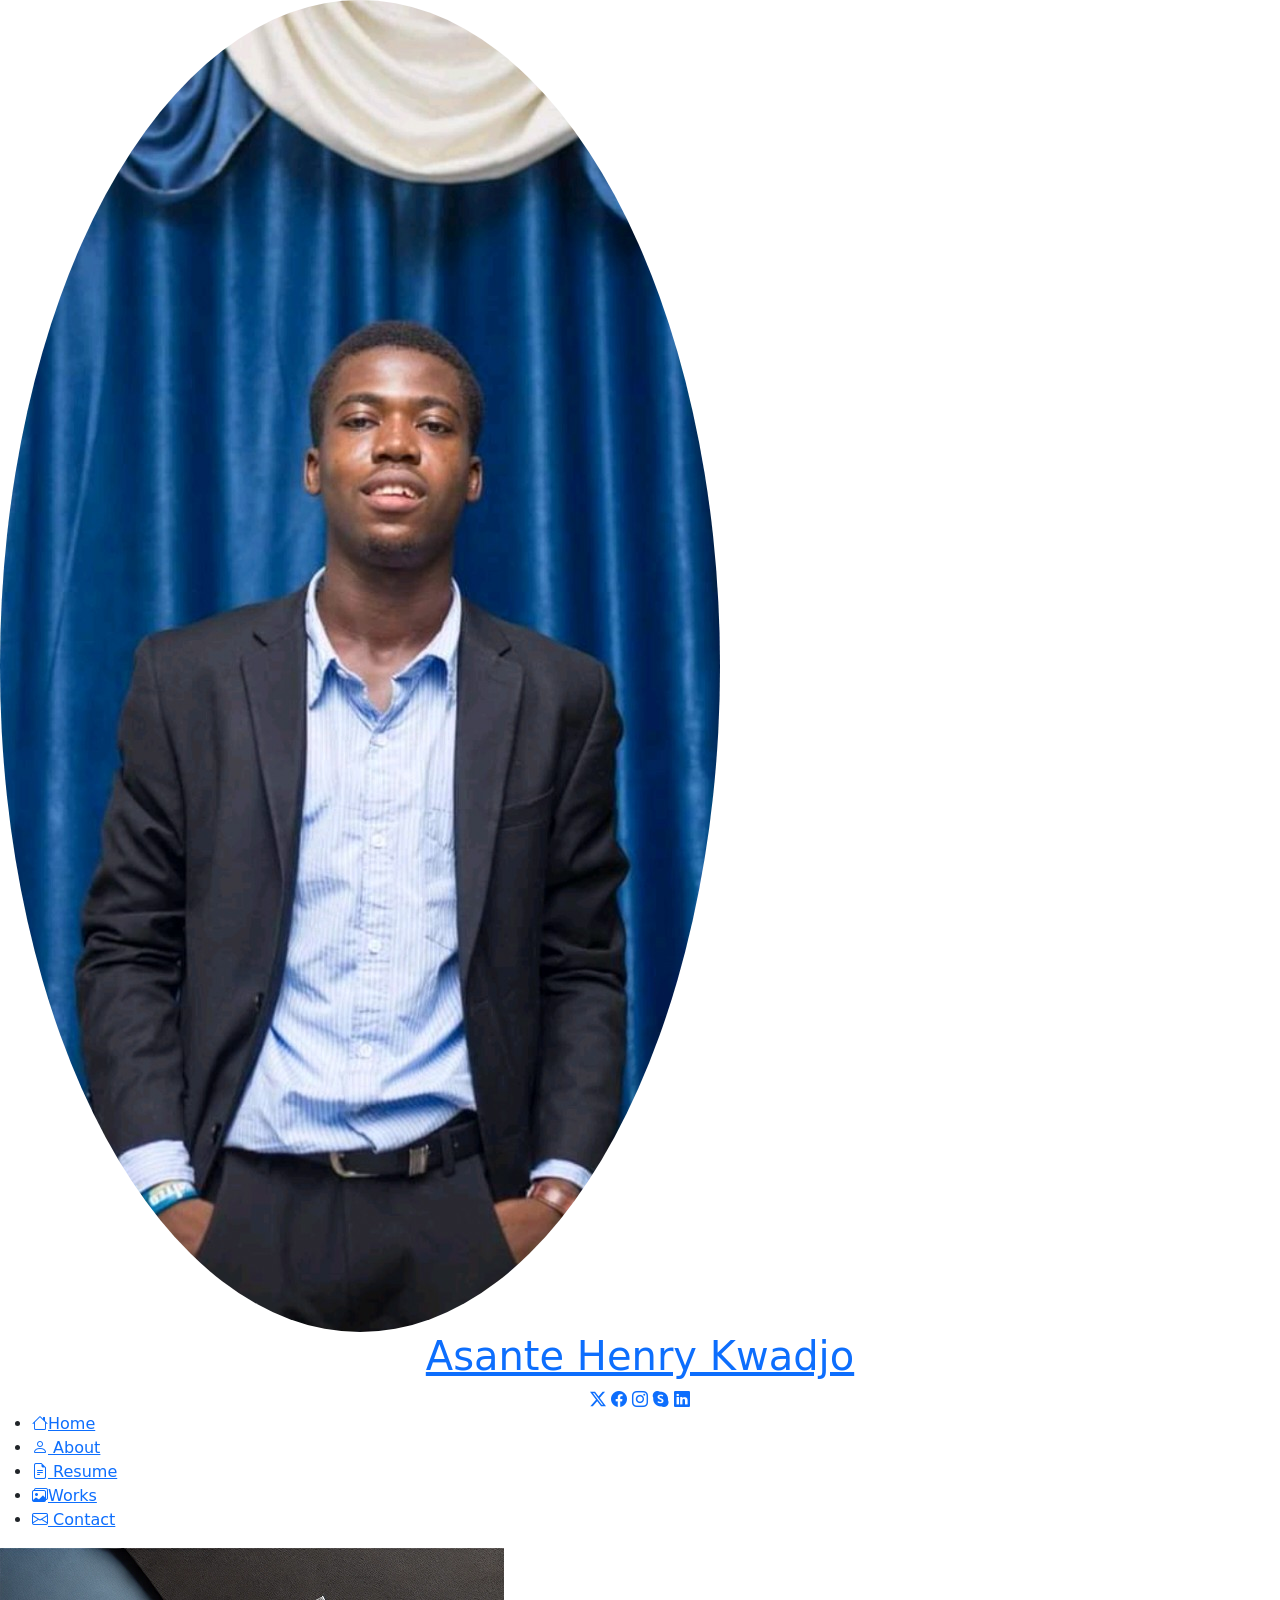
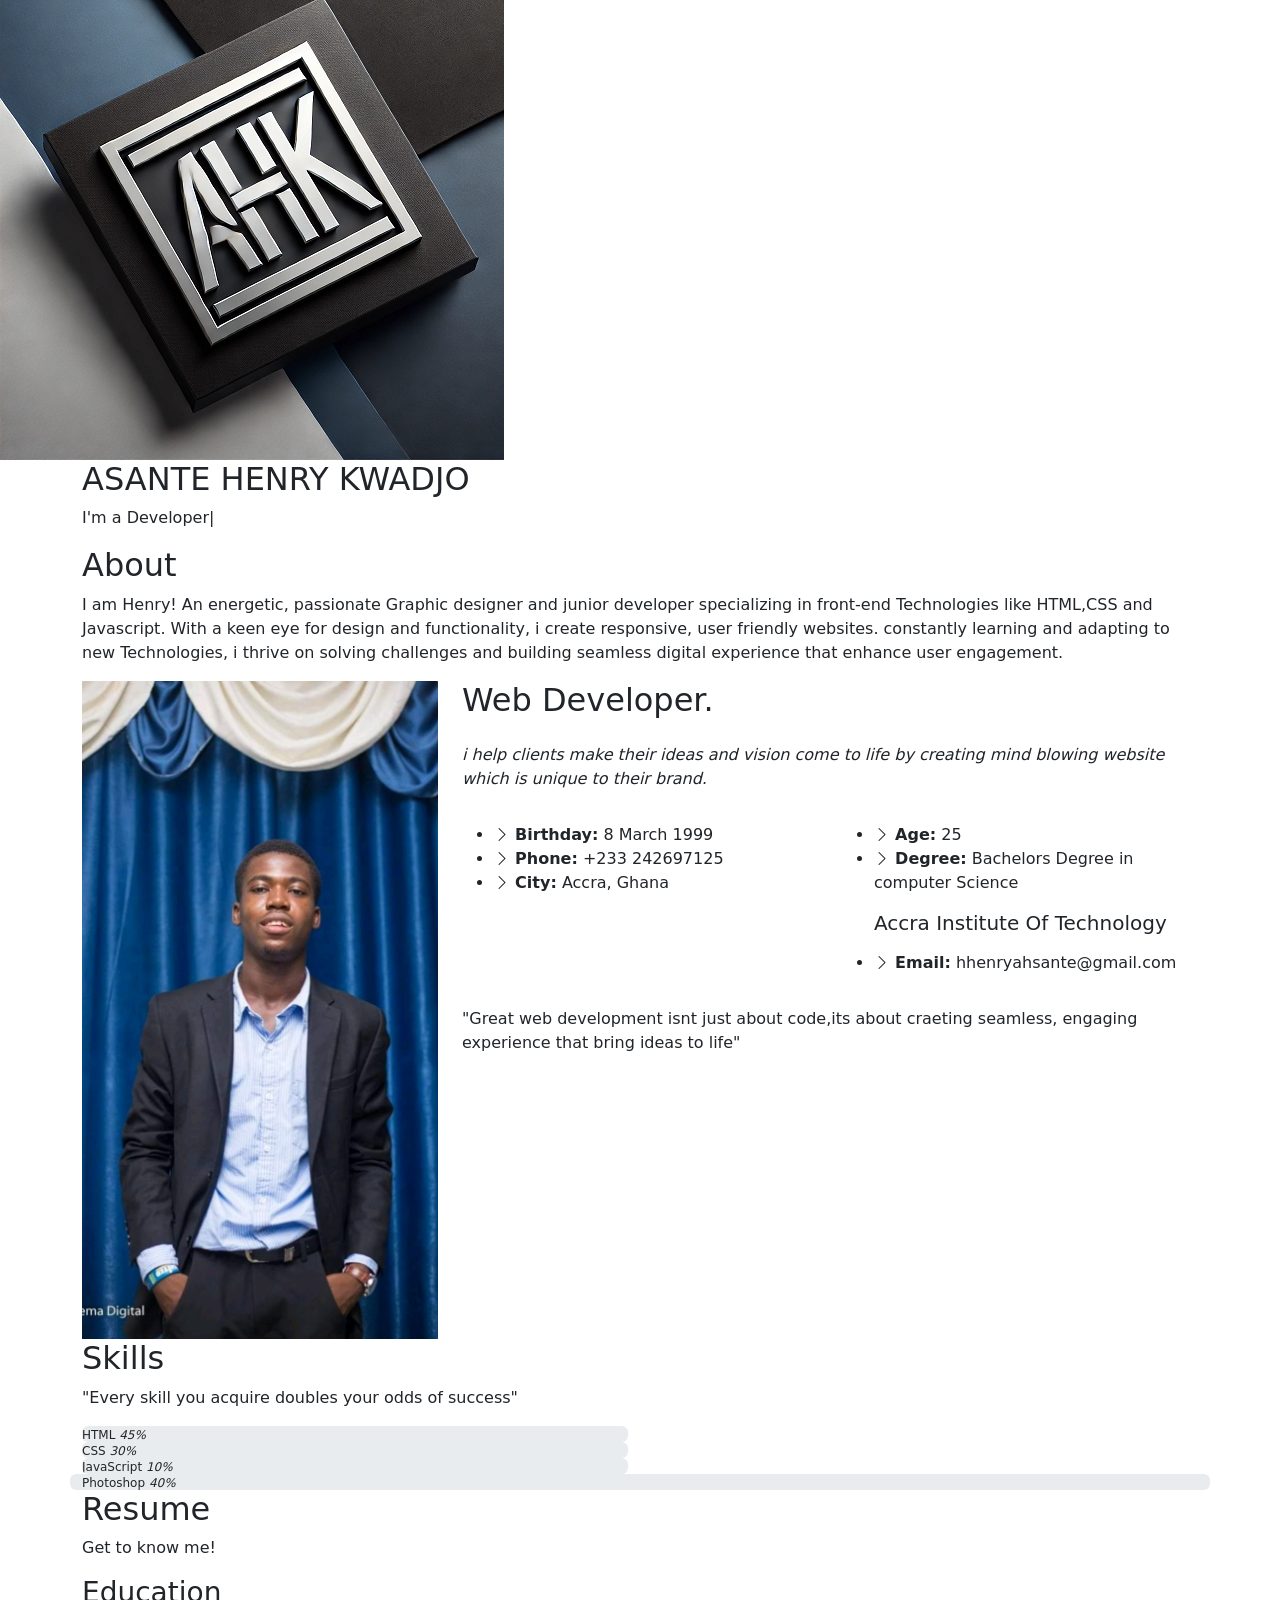
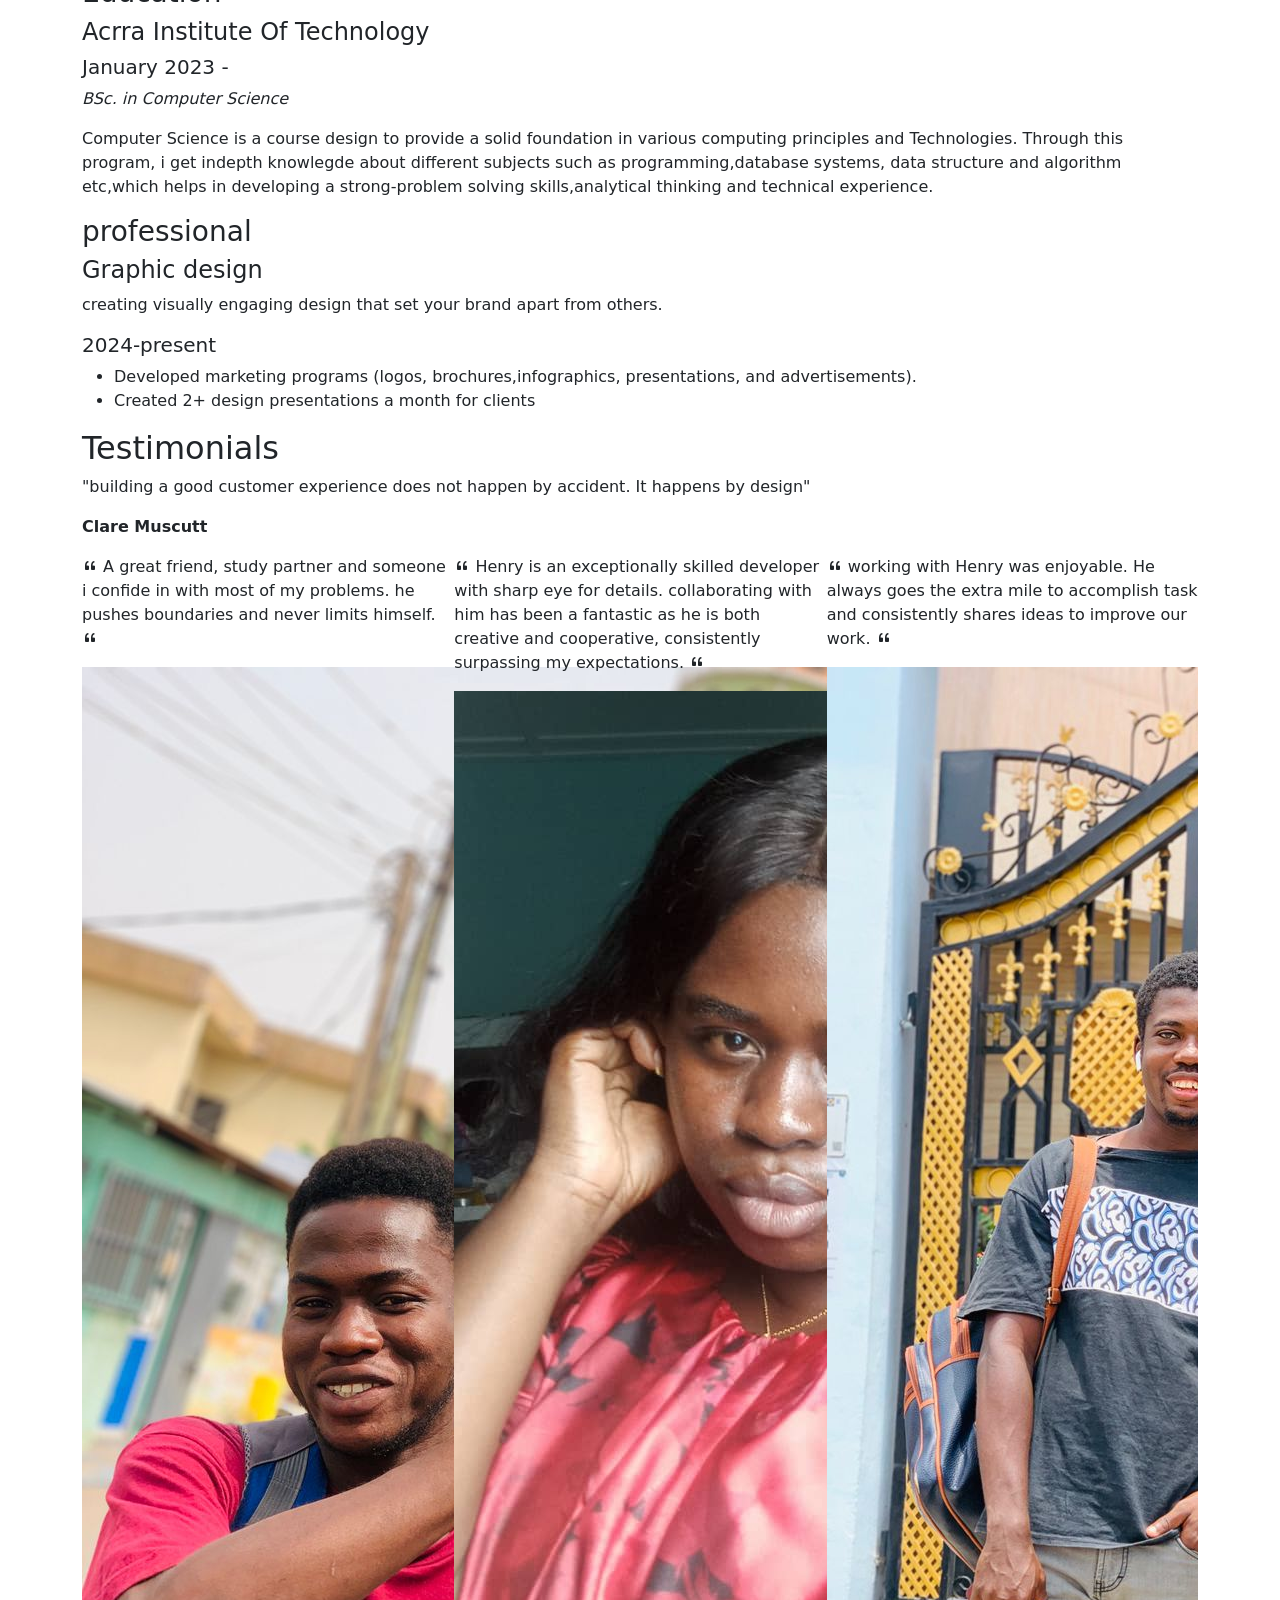
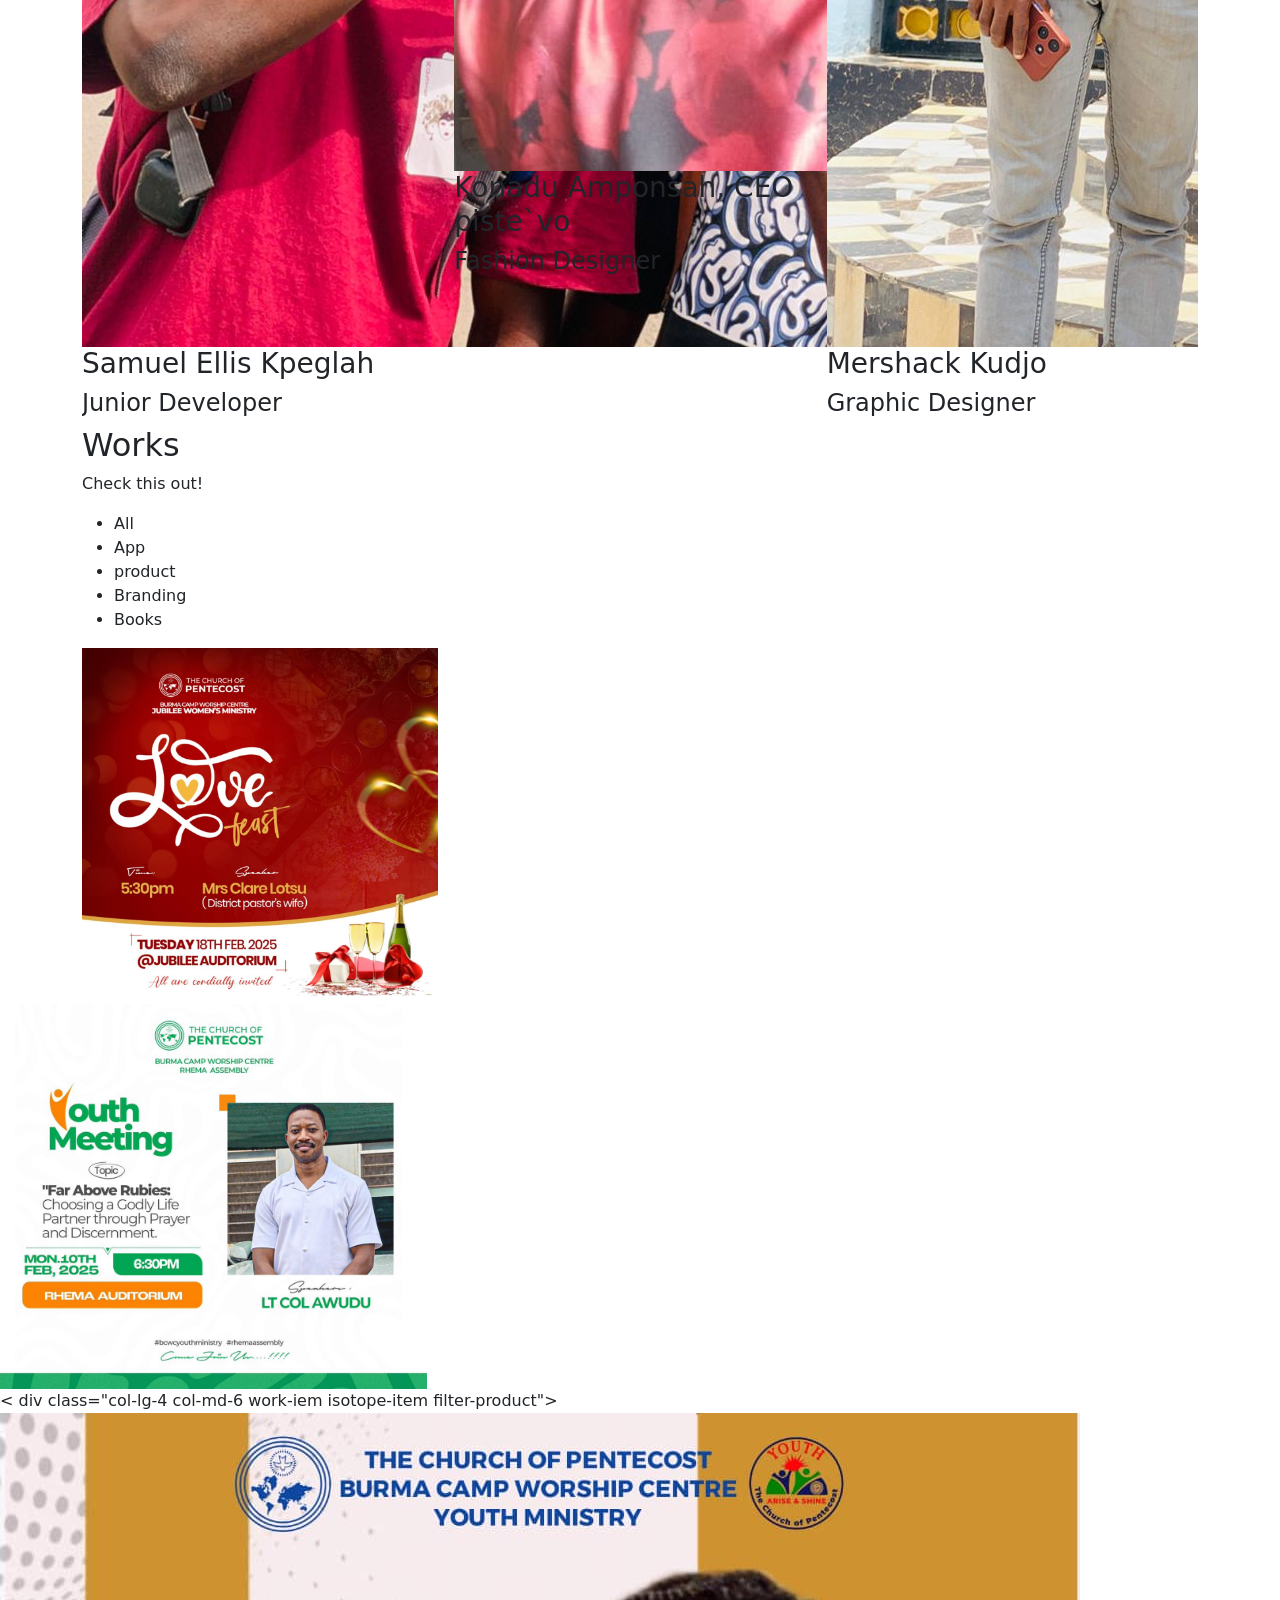
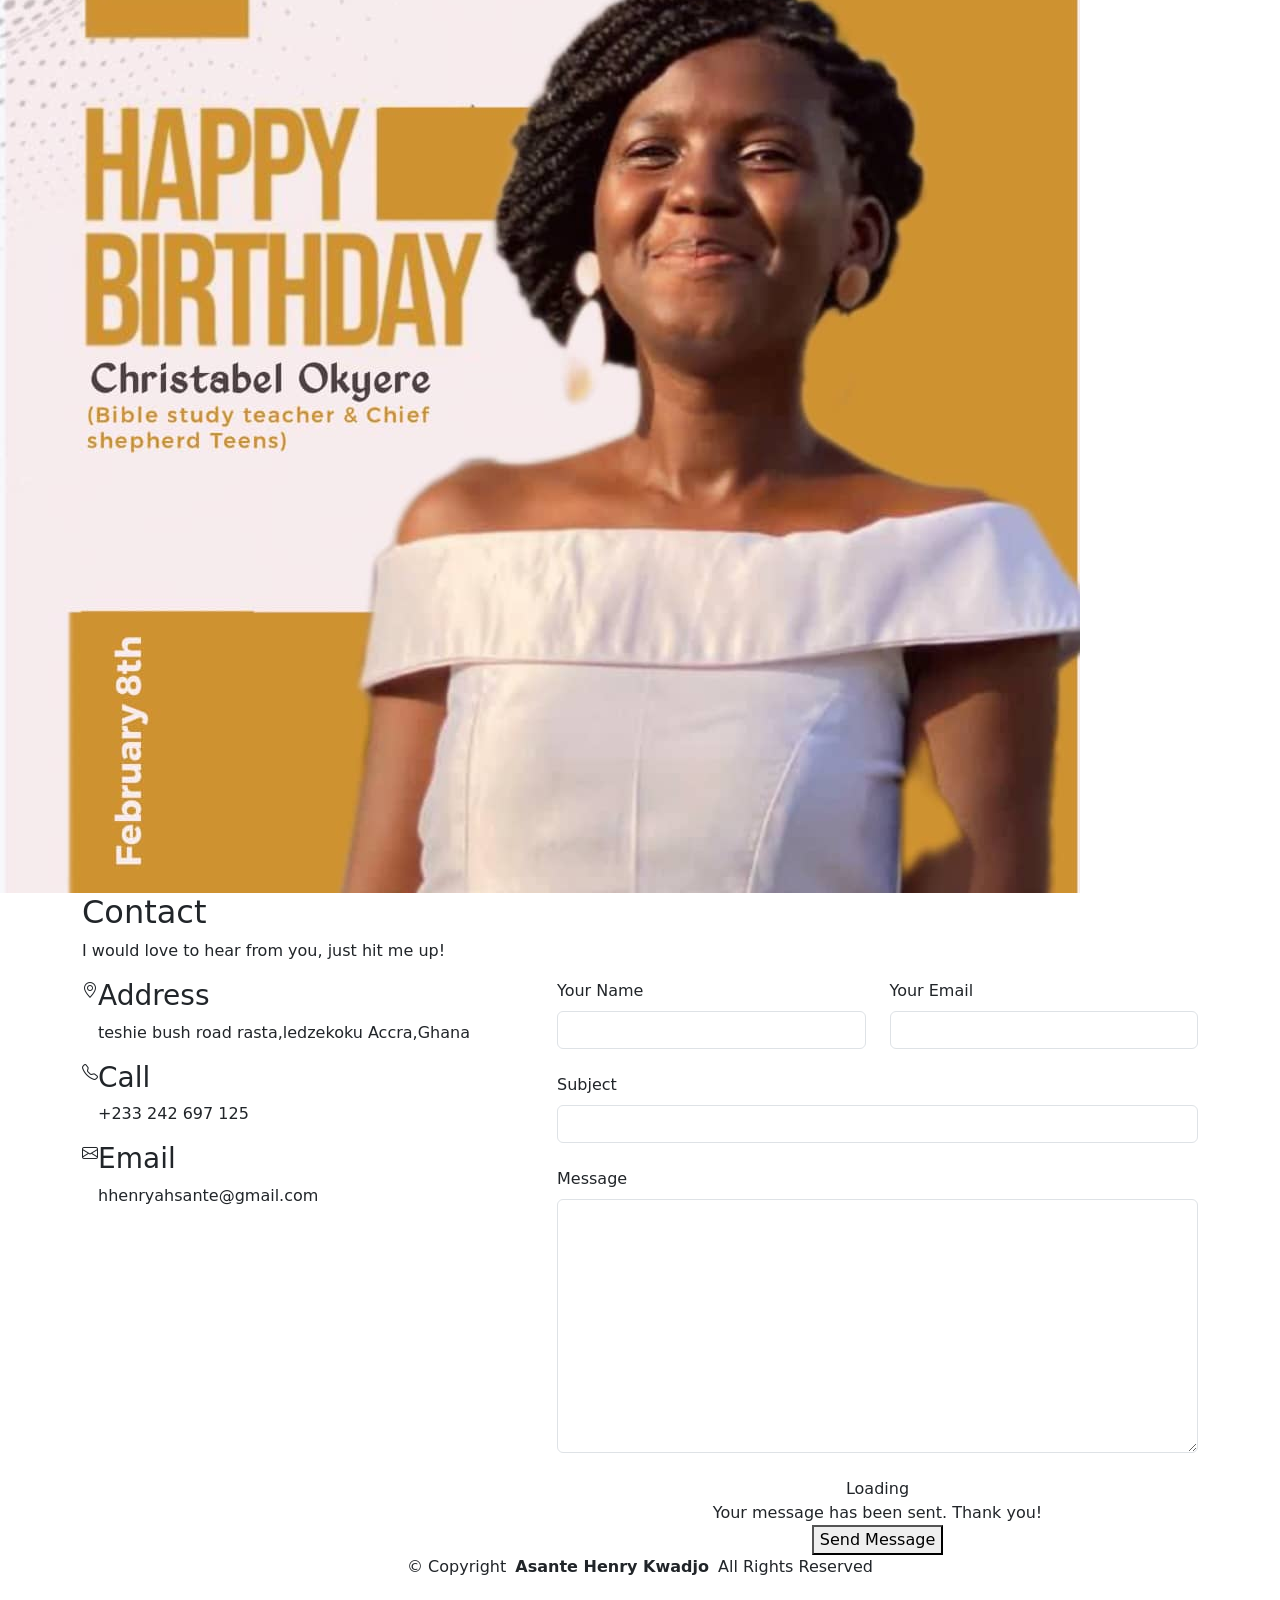
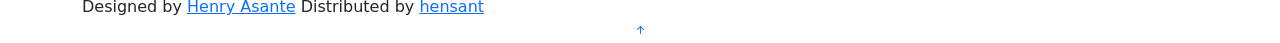
==== commit f28a63e6: "Update index.html" ====
--- a/index.html
+++ b/index.html
@@ -105,8 +105,9 @@
           </li>
           
           <li>
-            
-          </li>
+            <a href="#works"
+              ><i class="bi bi-images navicon"></i>Works</a>
+            </li>
           
           <li>
             <a href="#contact"
@@ -469,7 +470,46 @@
         </section>
               
               <!-- /testimonial section-->
-
+      
+      <!-- /works section-->
+      <section id="Works" class="works section light-background">
+        <!-- section Title -->
+        <div class="container section-tittle" data-aos="fade-up">
+       <h2>Works</h2> 
+        <p>Check this out!</p>  
+        </div><!--End Section Tittle-->
+        <div class="container">
+          <div class="isotope-layout" data-default-filter="*" data-layout="masonry"
+            data -sort="original-order">
+            <ul class="works-filter isotope-filters" data-aos="fade-up"
+              data-aos-dalay="100">
+              <li data-filter="*" class="filter-active">All</li>
+             <li data-filter=".filter-app">App</li>
+              <li data-filter=".filter-product">product</li>
+              <li data-filter=".filter-branding">Branding</li> 
+              <li data-filter=".filter-bools">Books</li>
+            </ul>
+            <div class="row gy-4 isotope-container" data-aos="fade-up"
+              data-aos-delay="200">
+              <div class="col-lg-4 col-md-6 work-item isotope-item filter-product">
+                <div class="work-content h-100">
+                  <img src="IMG-20250208-WA0009.jpg" class=img-fluid alt="">
+                </div>
+              </div>
+            </div>
+          </div>
+        </div>
+        <div class="col-lg-4 col-md-6 work-item isotope-item filter-product">
+          <div class="work-content h-100">
+            <img src="IMG-20250208-WA0012.jpg" class="img-fluid" alt="">
+          </div>
+        </div>
+        < div class="col-lg-4 col-md-6 work-iem isotope-item filter-product">
+          <div class="work-content h-100">
+            <img src="IMG-20250208-WA0023.jpg" class="img-fluid" alt="">
+          </div>
+        </div>
+        <!-- End Works Section-->
        <!-- Contact Section -->
       <section id="contact" class="contact section">
         <!-- Section Title -->
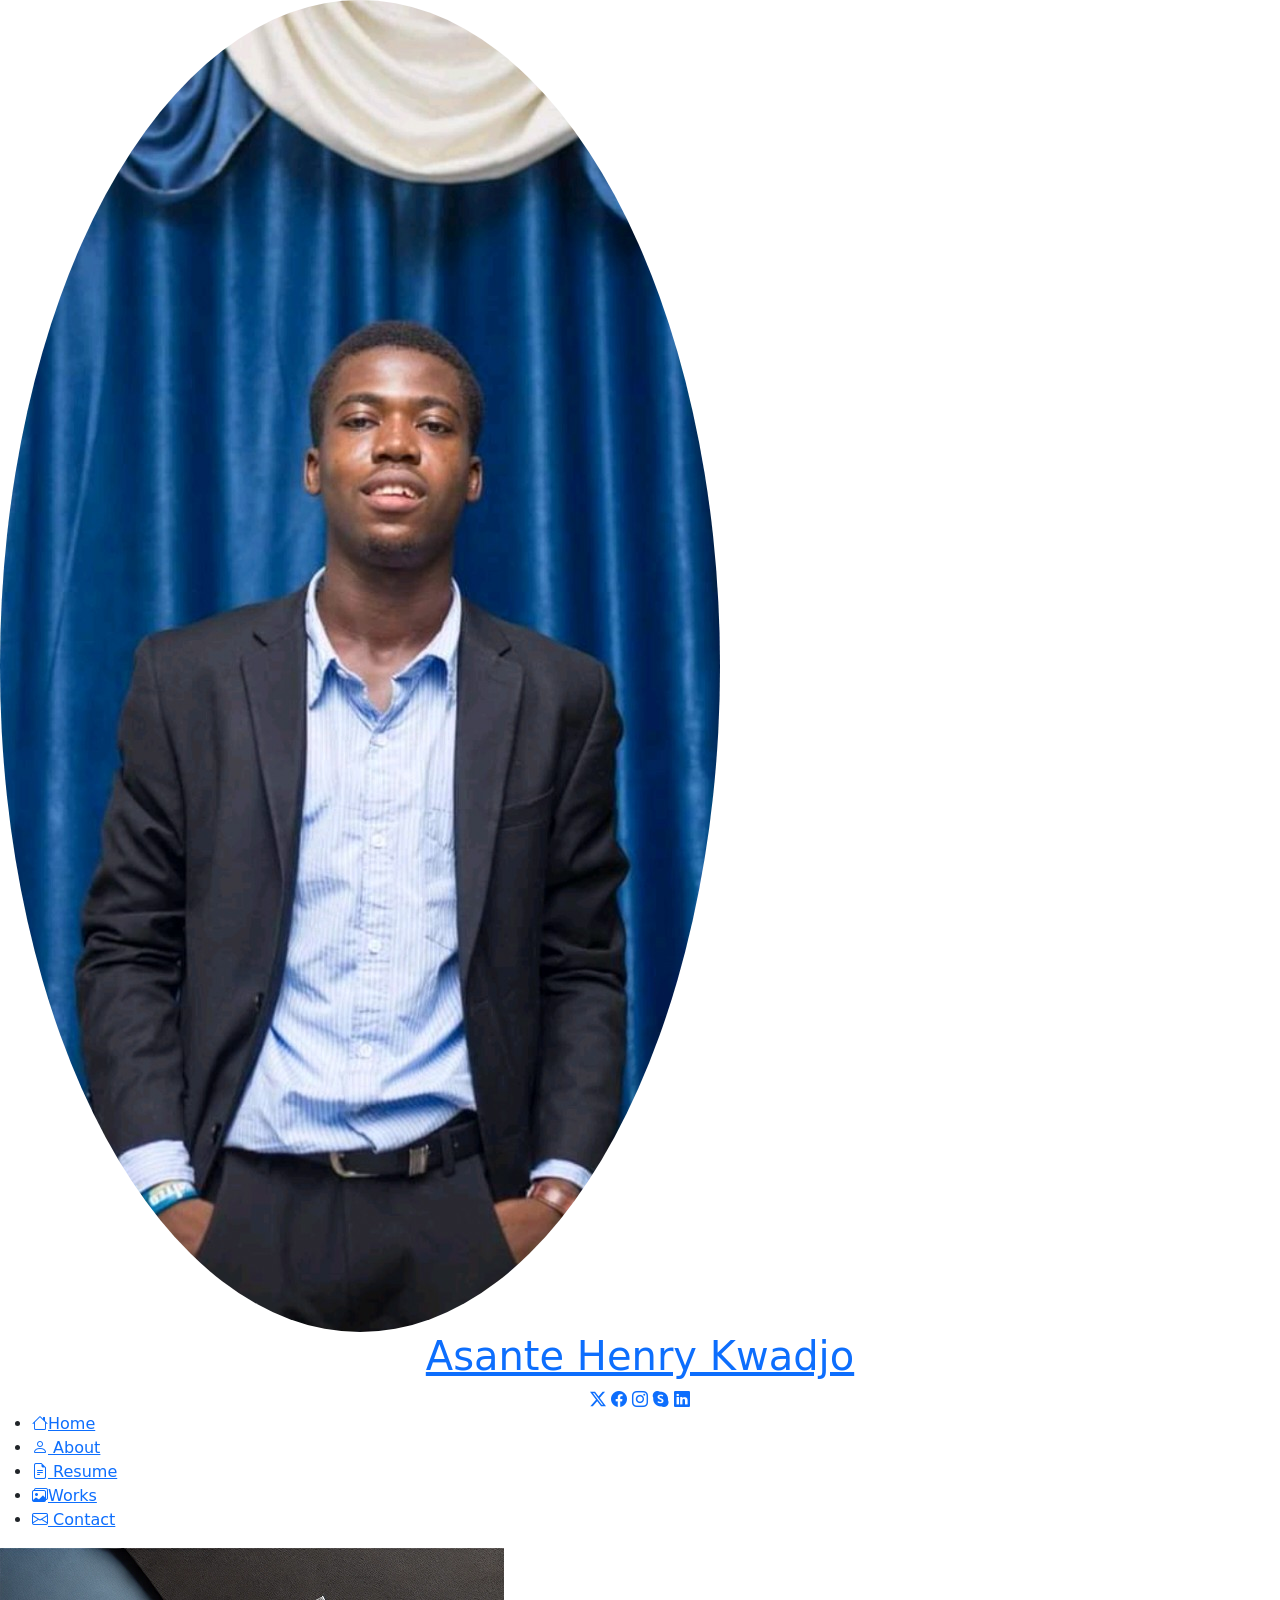
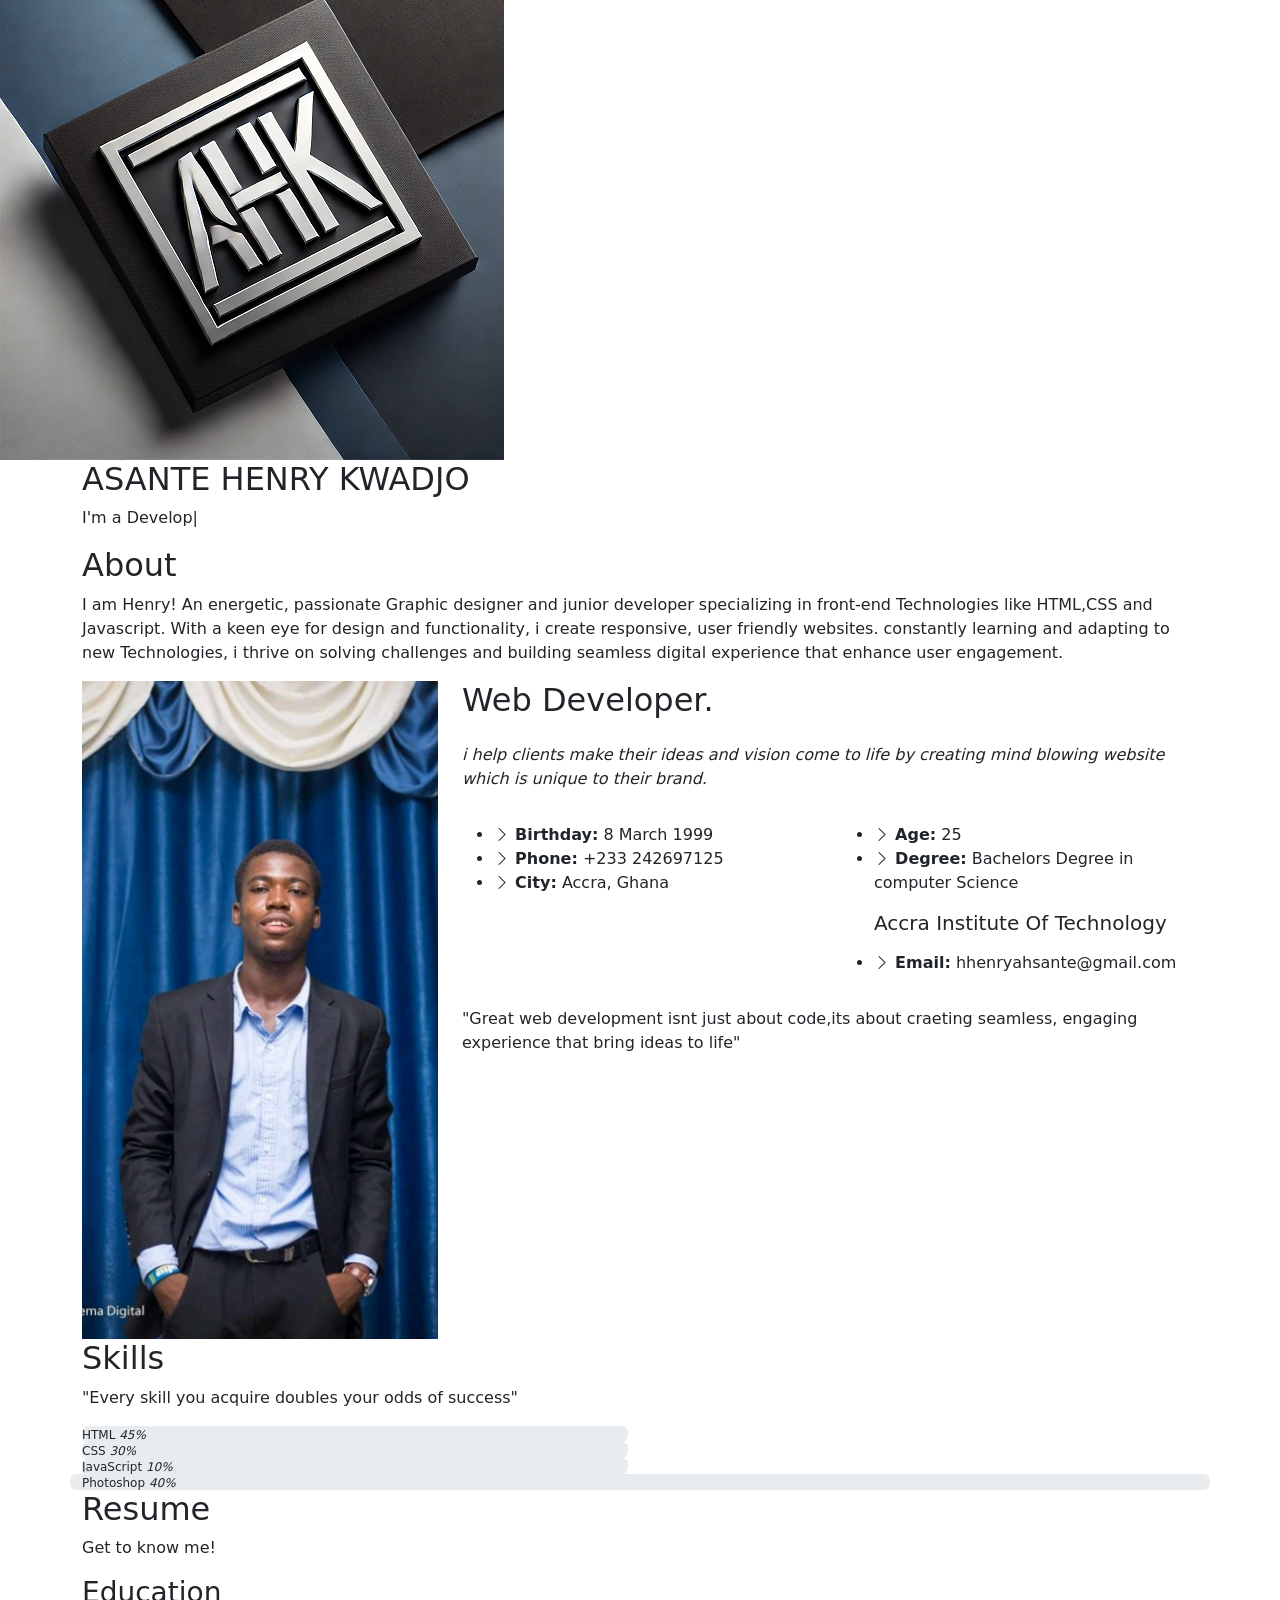
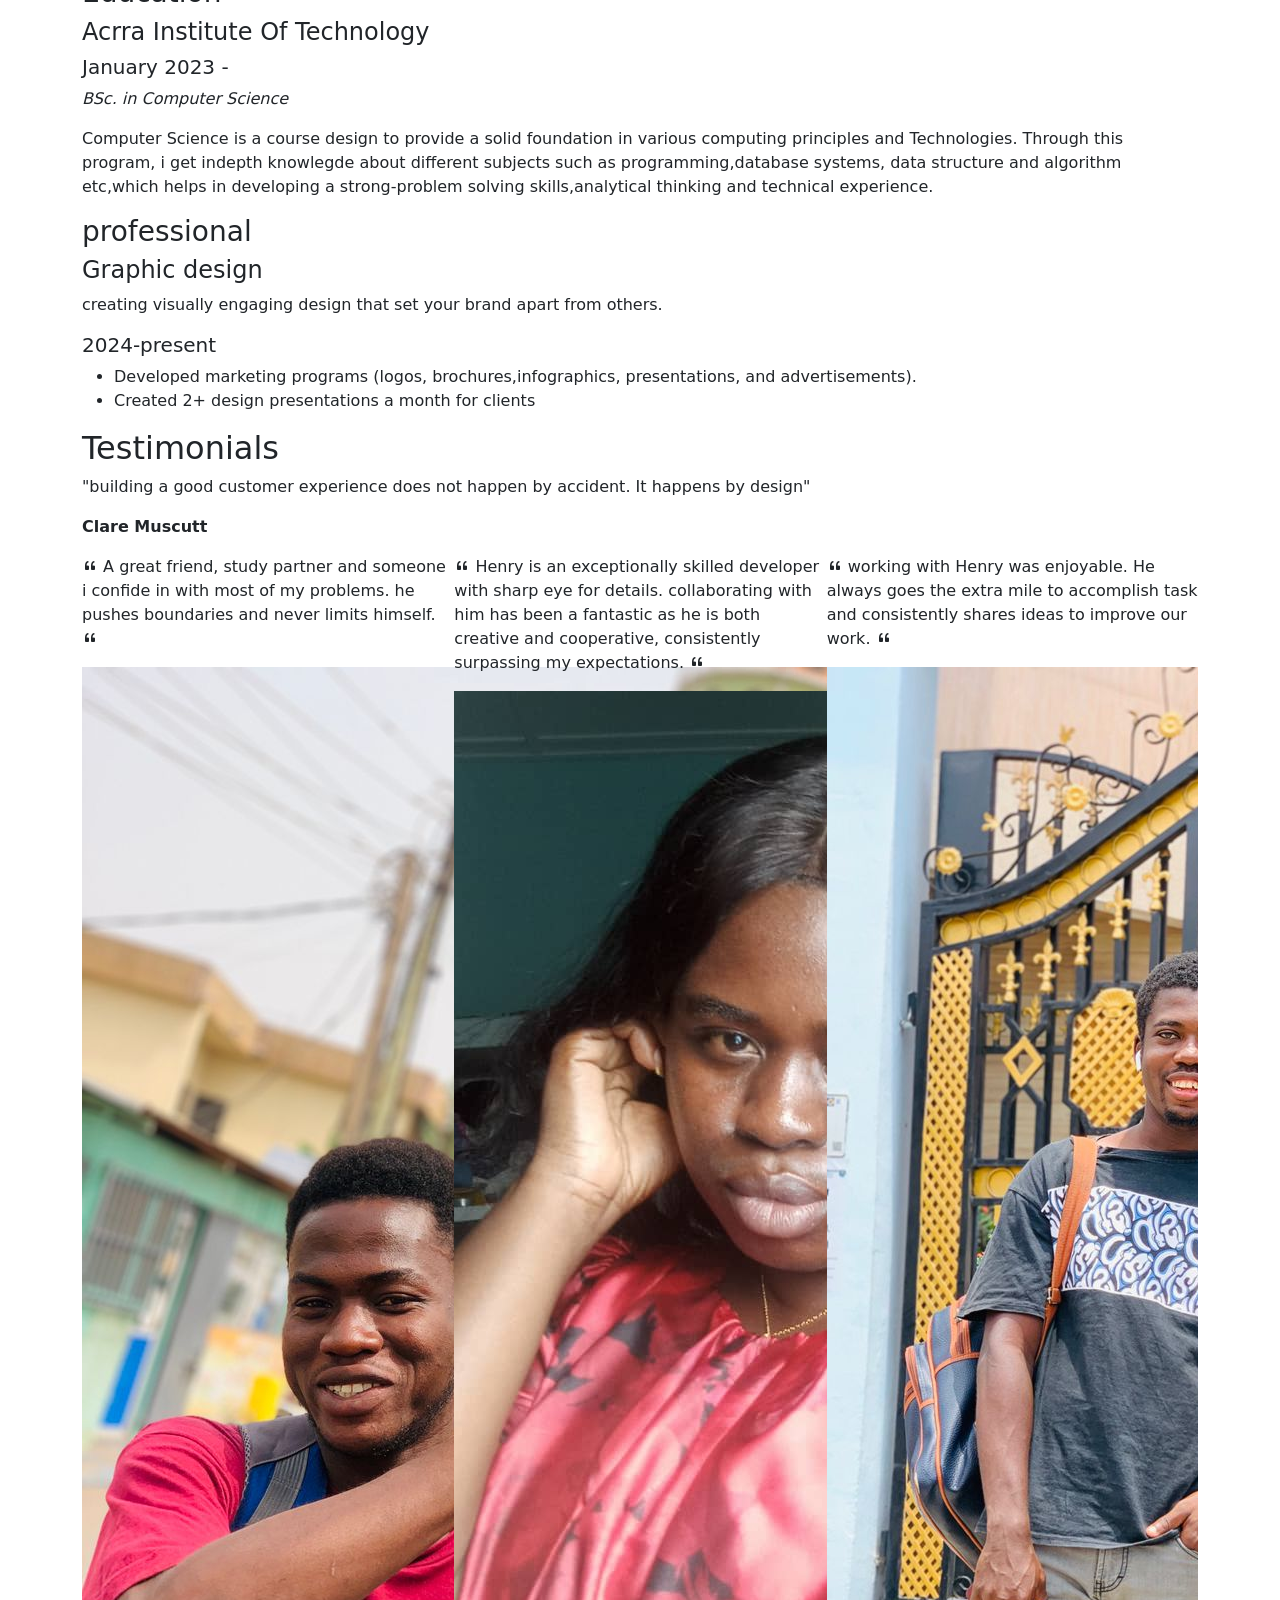
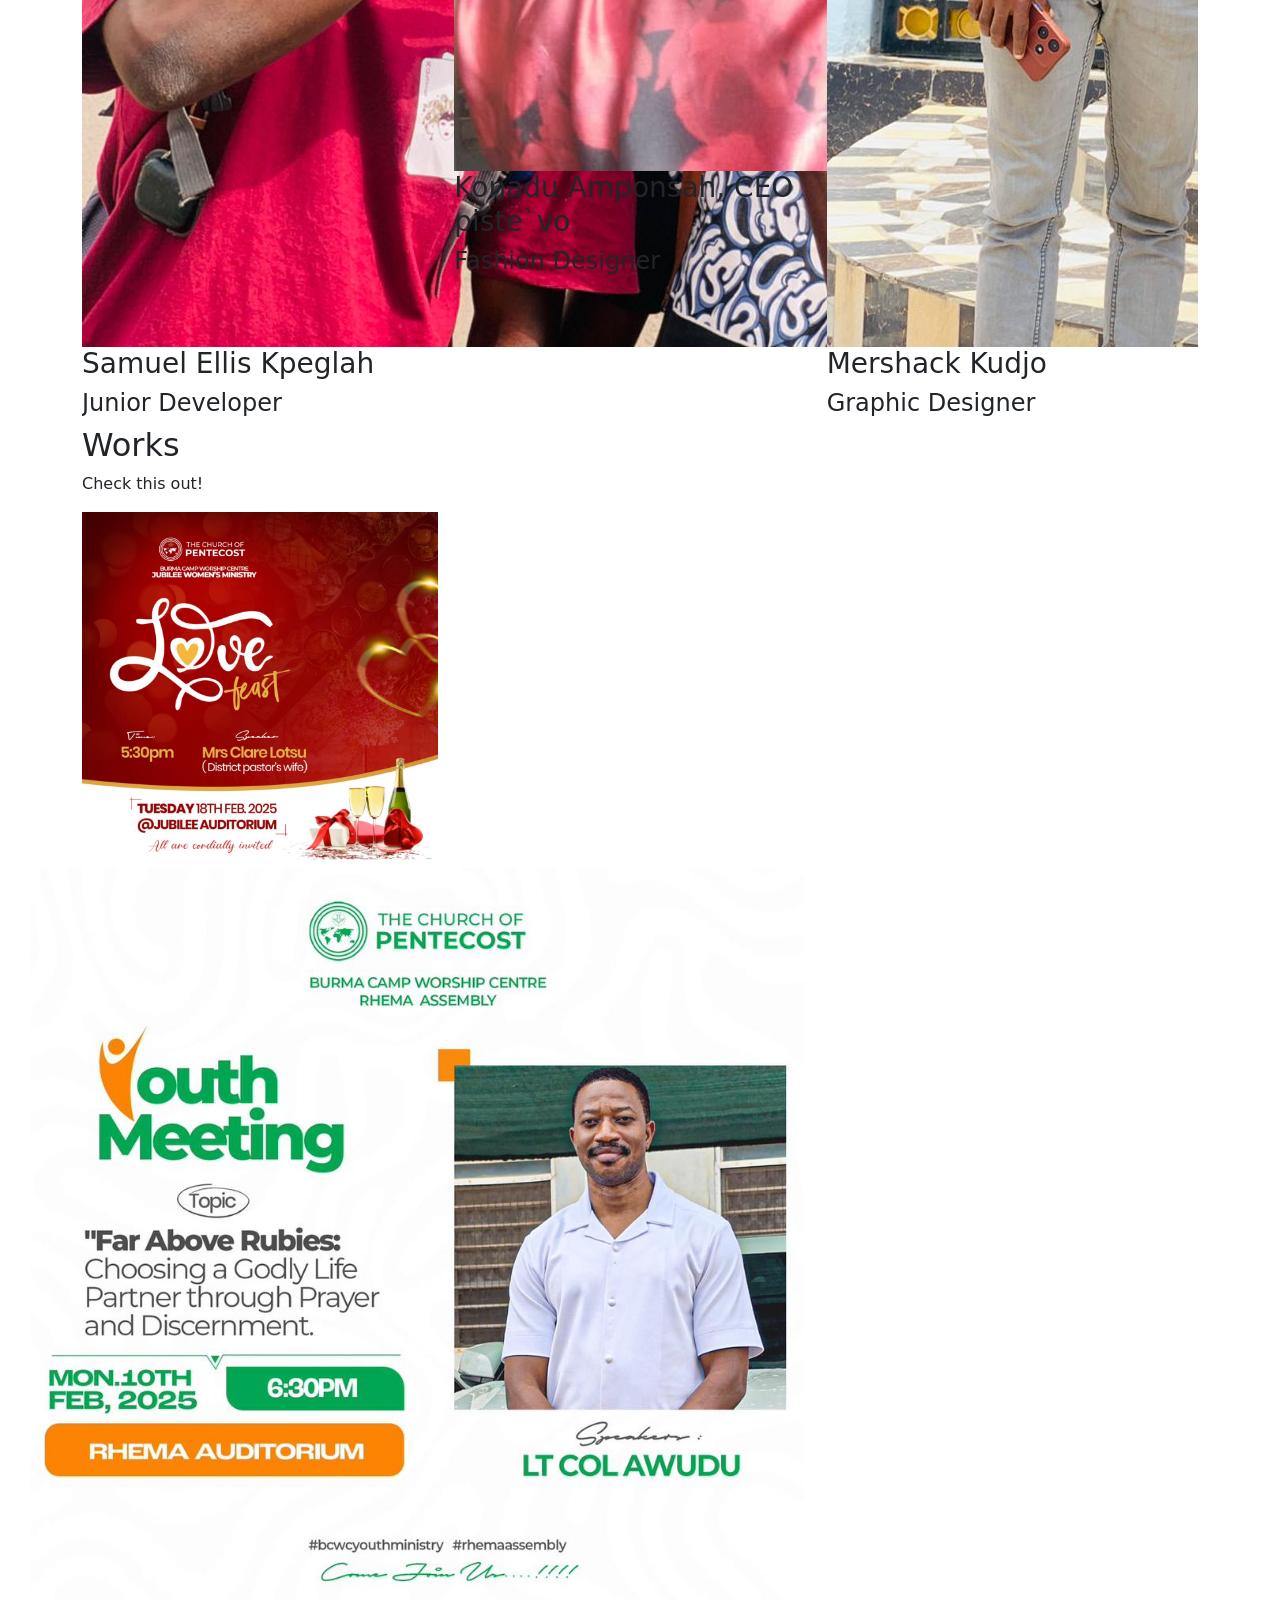
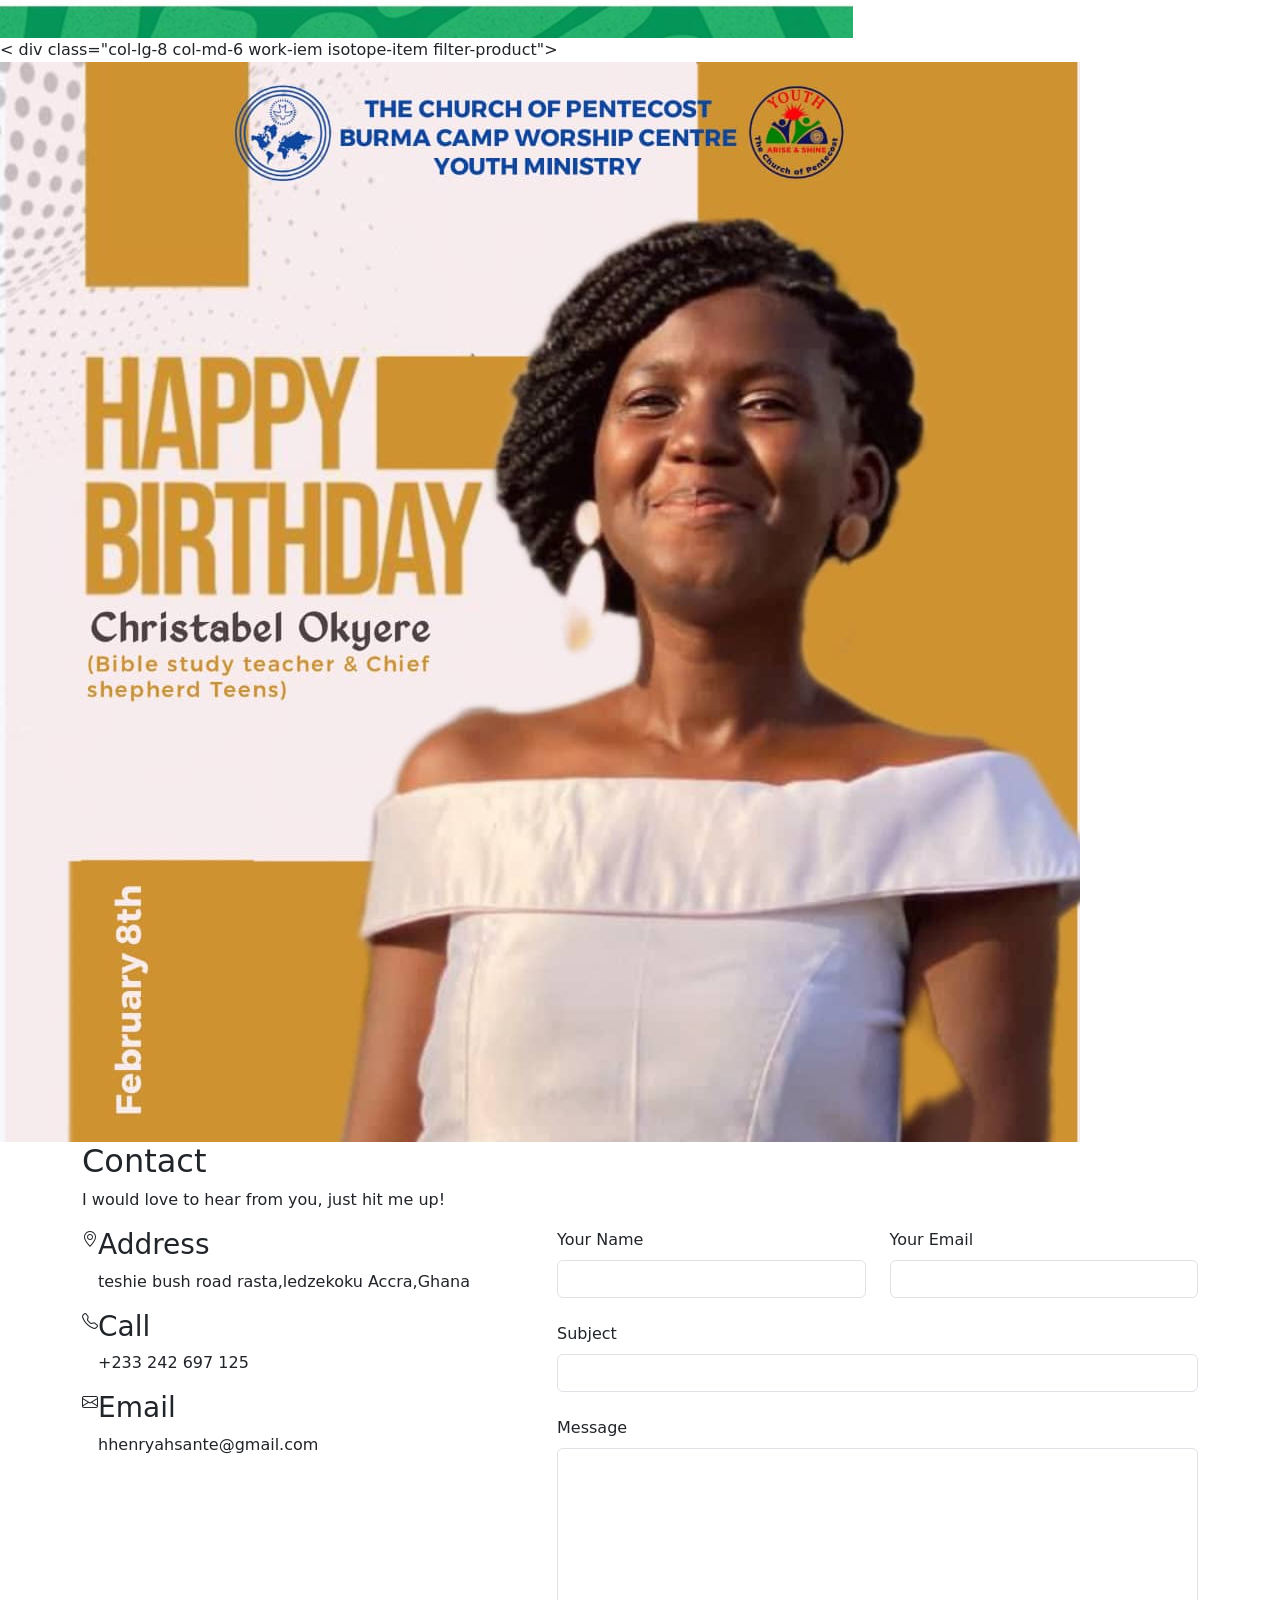
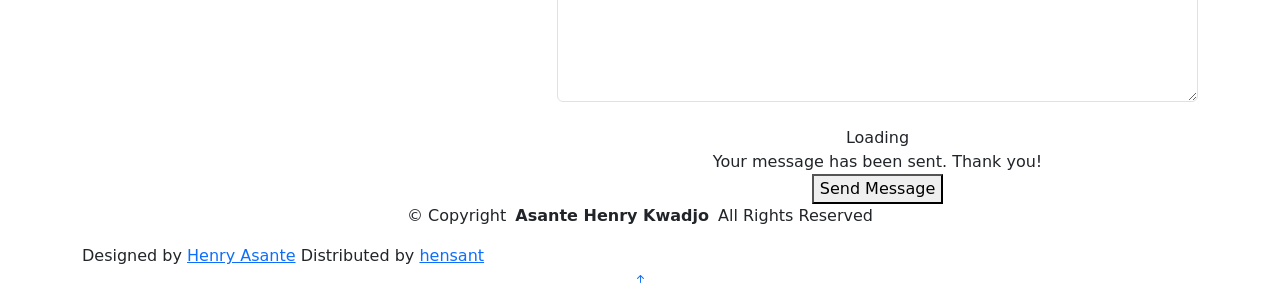
==== commit 0bb8a999: "Update index.html" ====
--- a/index.html
+++ b/index.html
@@ -481,6 +481,7 @@
         <div class="container">
           <div class="isotope-layout" data-default-filter="*" data-layout="masonry"
             data -sort="original-order">
+            <!-- ==========
             <ul class="works-filter isotope-filters" data-aos="fade-up"
               data-aos-dalay="100">
               <li data-filter="*" class="filter-active">All</li>
@@ -488,8 +489,8 @@
               <li data-filter=".filter-product">product</li>
               <li data-filter=".filter-branding">Branding</li> 
               <li data-filter=".filter-bools">Books</li>
-            </ul>
-            <div class="row gy-4 isotope-container" data-aos="fade-up"
+            </ul> ========-->
+            <div class="row gy-8 isotope-container" data-aos="fade-up"
               data-aos-delay="200">
               <div class="col-lg-4 col-md-6 work-item isotope-item filter-product">
                 <div class="work-content h-100">
@@ -499,12 +500,12 @@
             </div>
           </div>
         </div>
-        <div class="col-lg-4 col-md-6 work-item isotope-item filter-product">
+        <div class="col-lg-8 col-md-6 work-item isotope-item filter-product">
           <div class="work-content h-100">
             <img src="IMG-20250208-WA0012.jpg" class="img-fluid" alt="">
           </div>
         </div>
-        < div class="col-lg-4 col-md-6 work-iem isotope-item filter-product">
+        < div class="col-lg-8 col-md-6 work-iem isotope-item filter-product">
           <div class="work-content h-100">
             <img src="IMG-20250208-WA0023.jpg" class="img-fluid" alt="">
           </div>
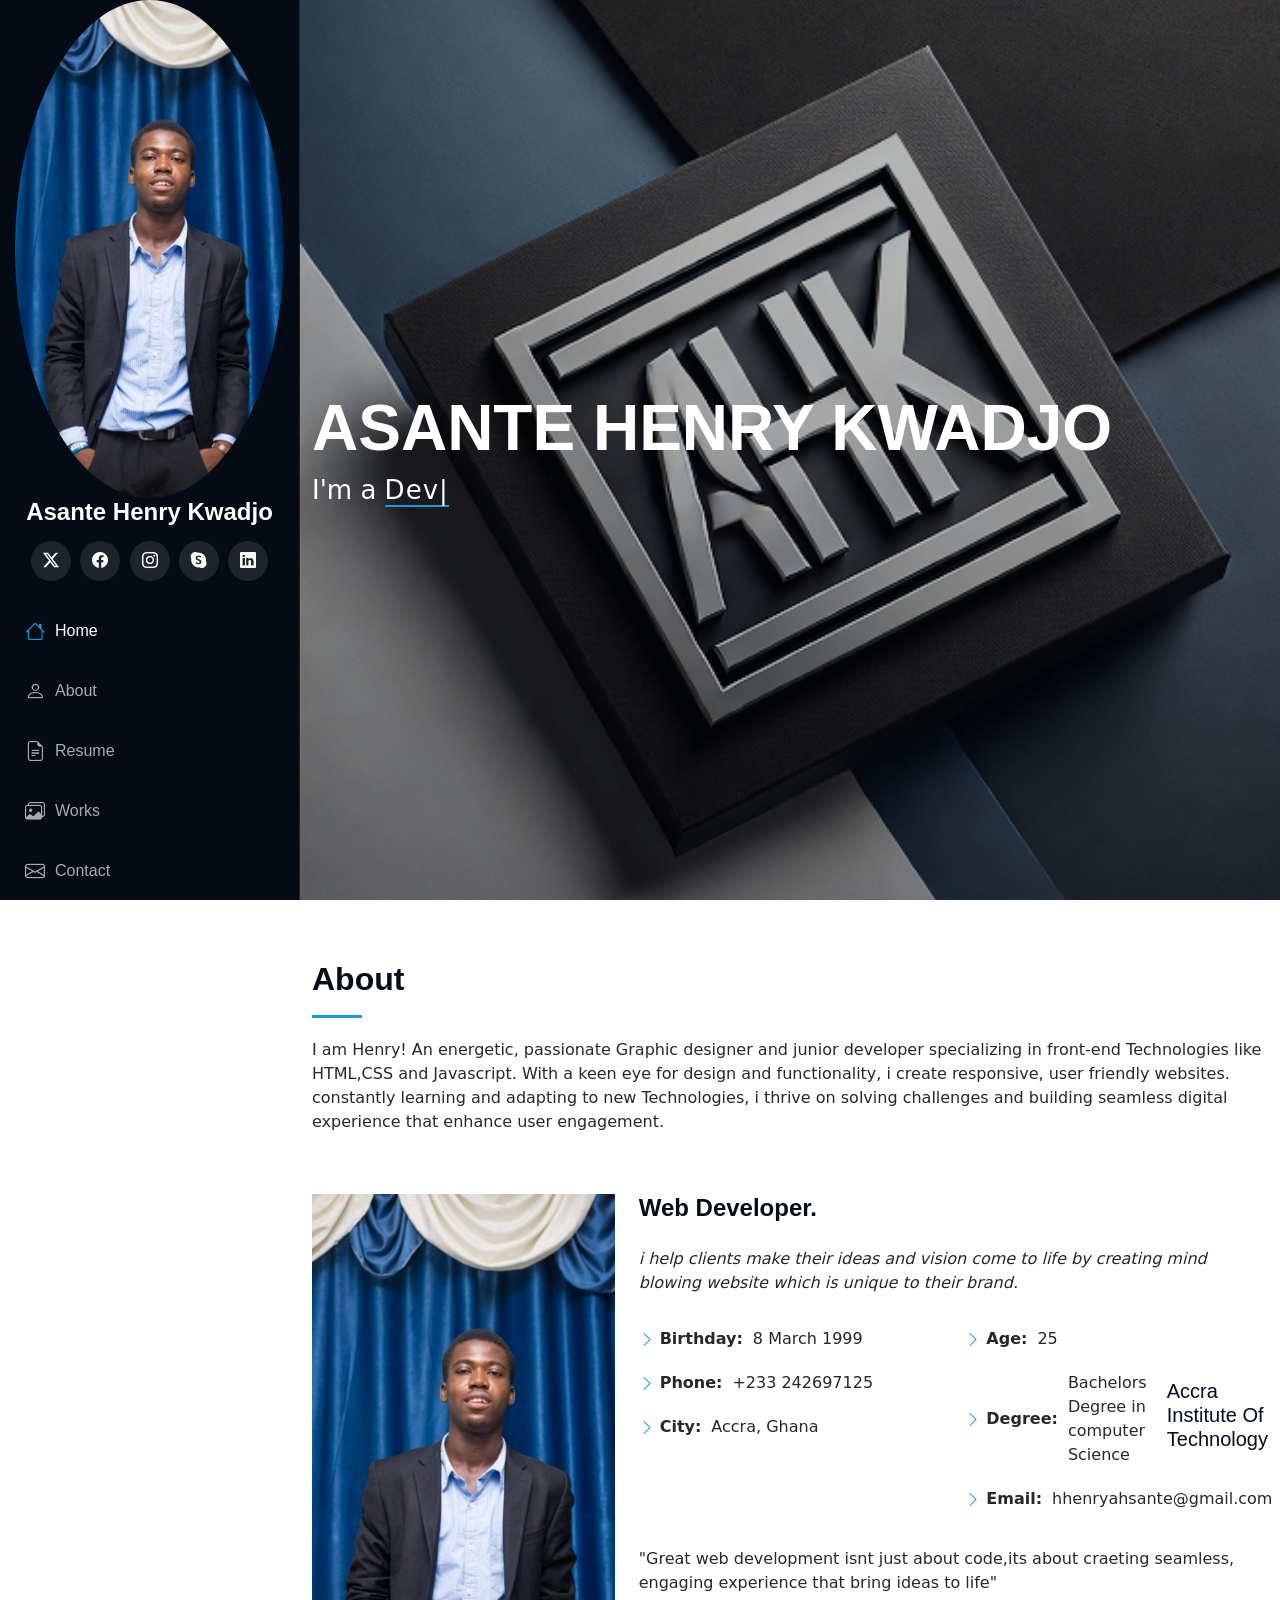
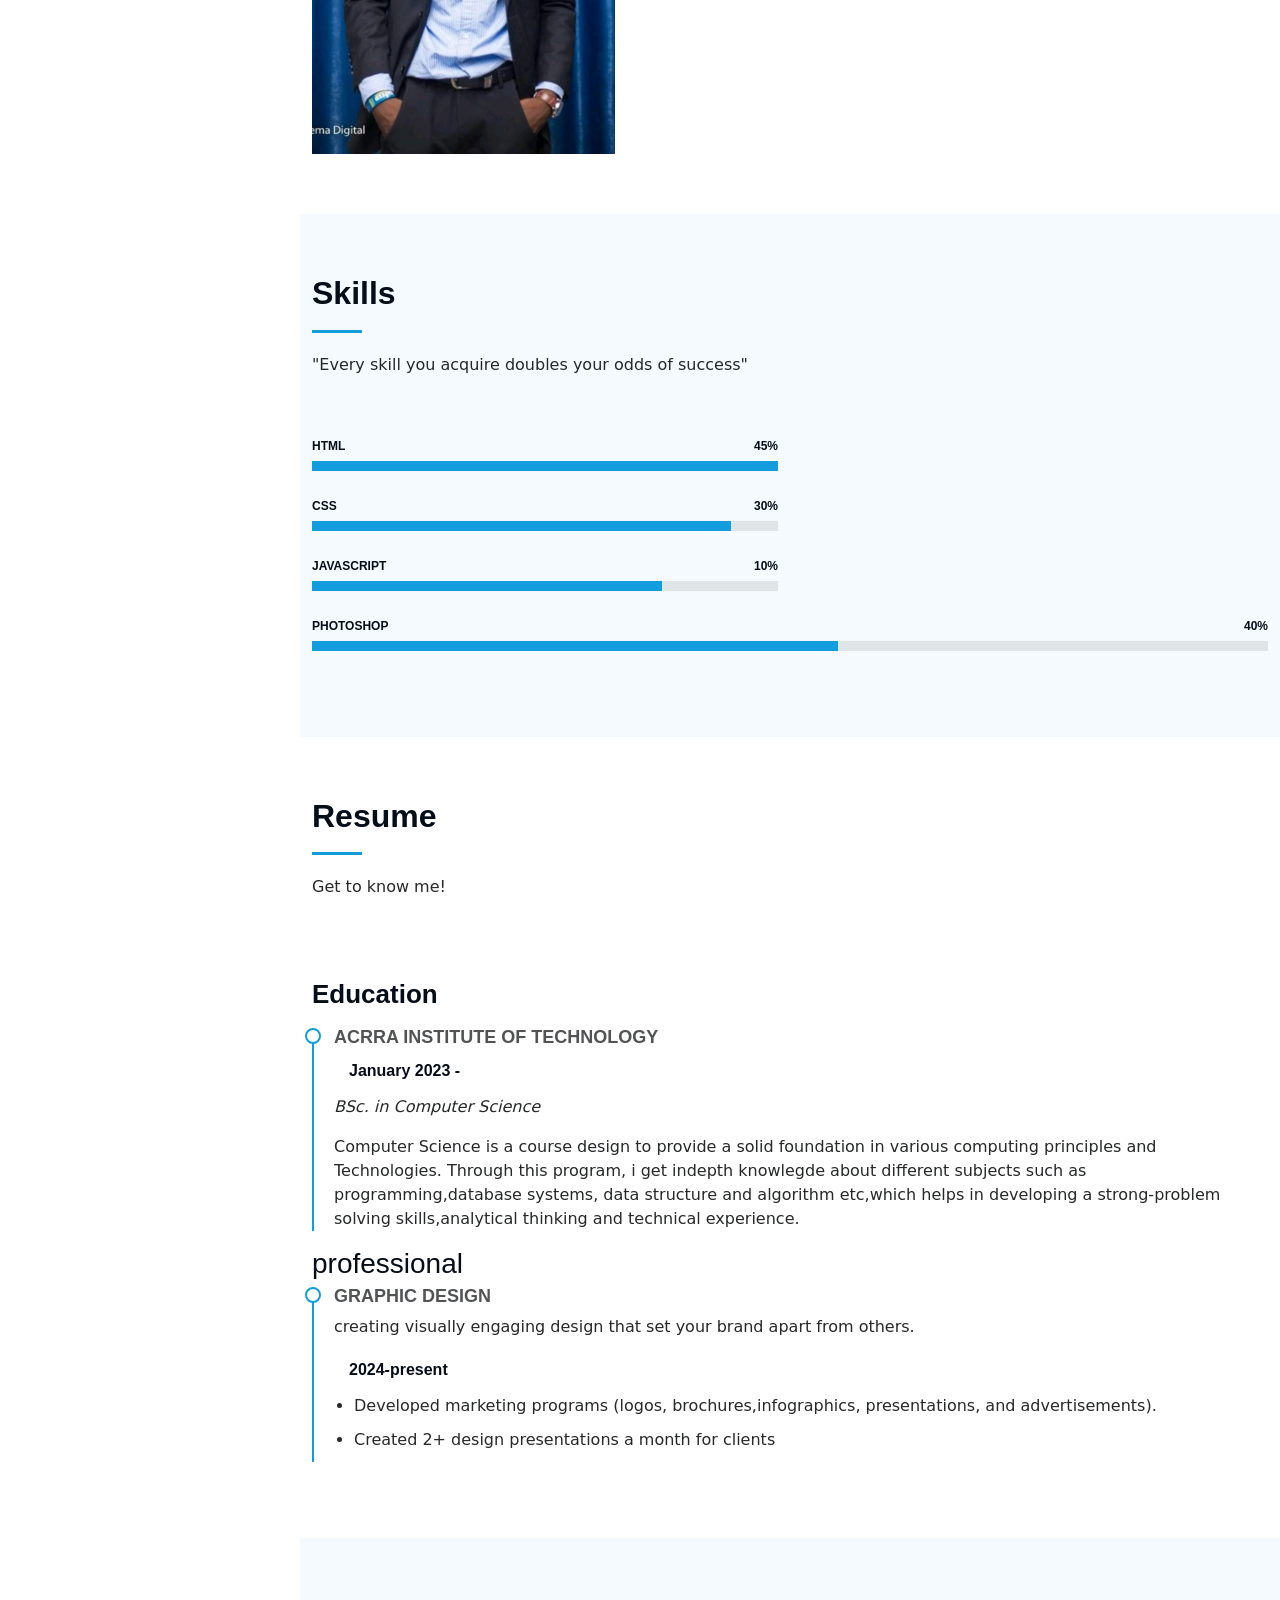
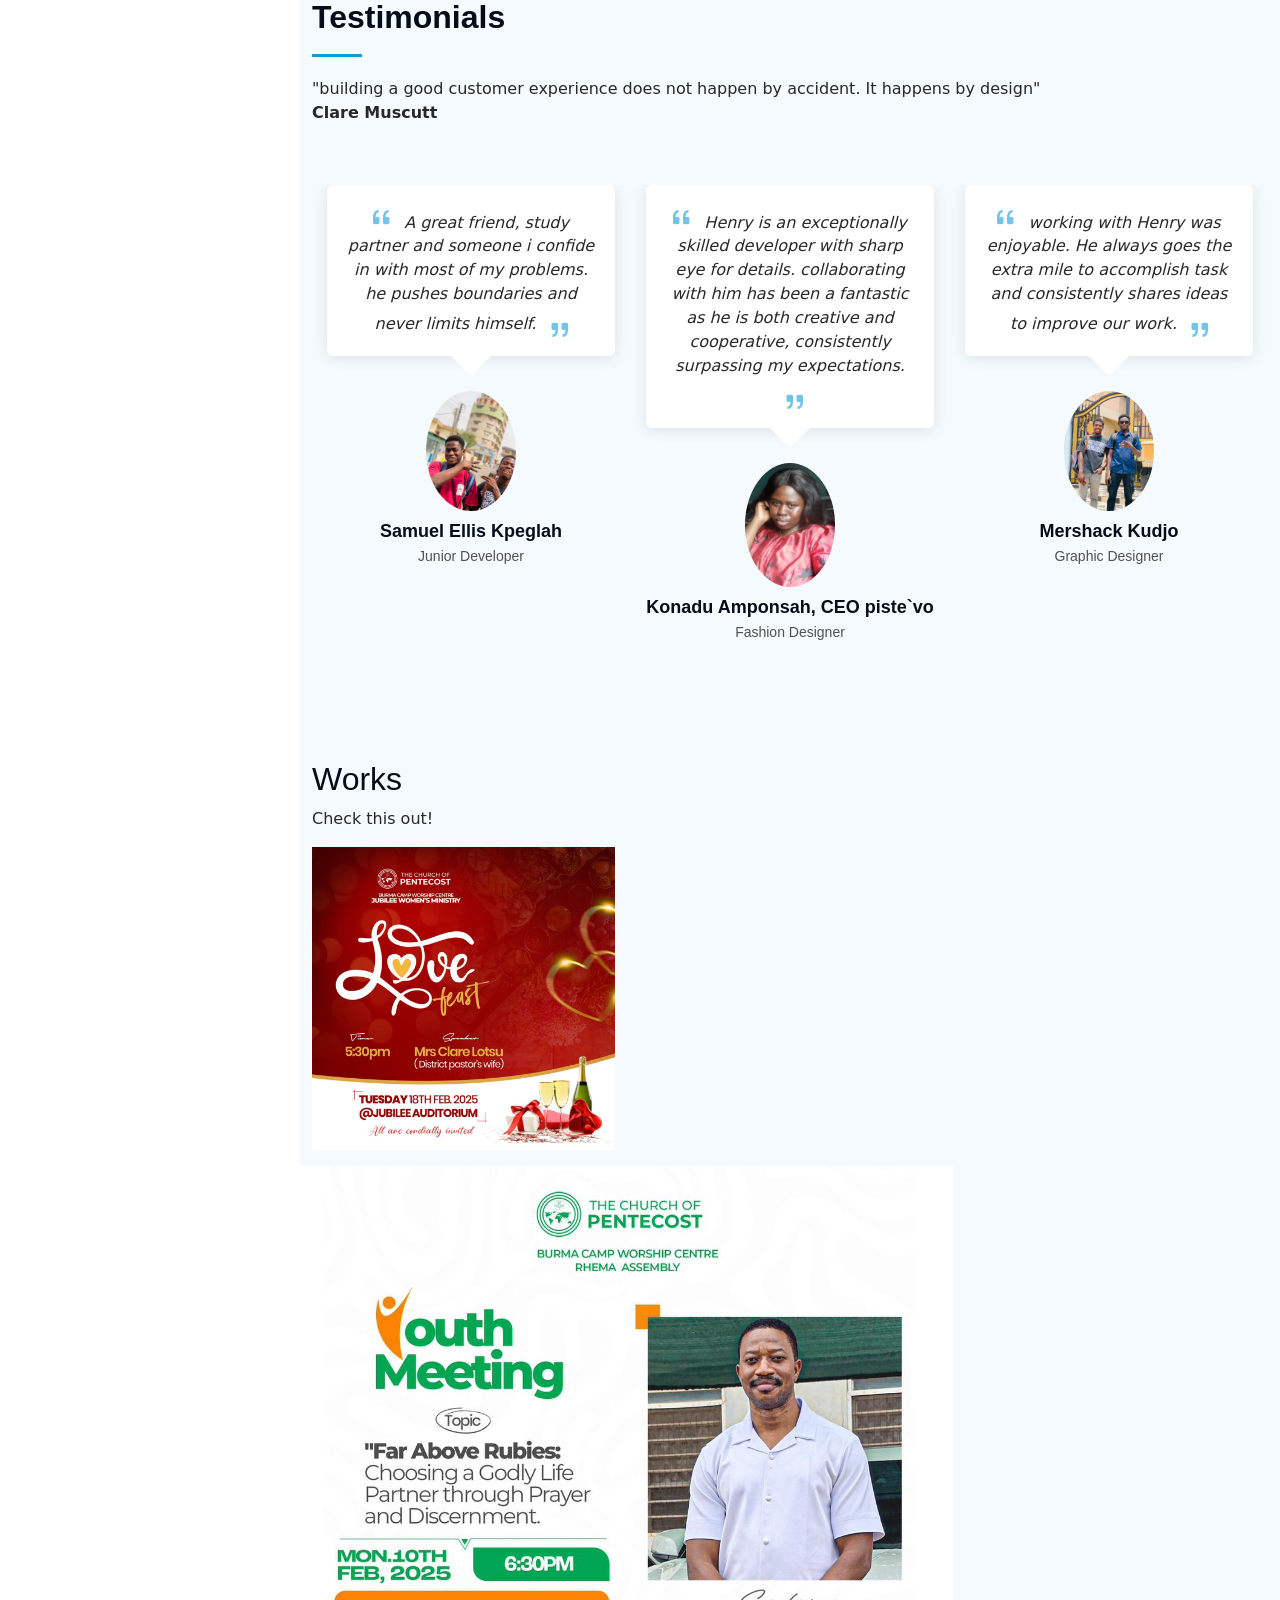
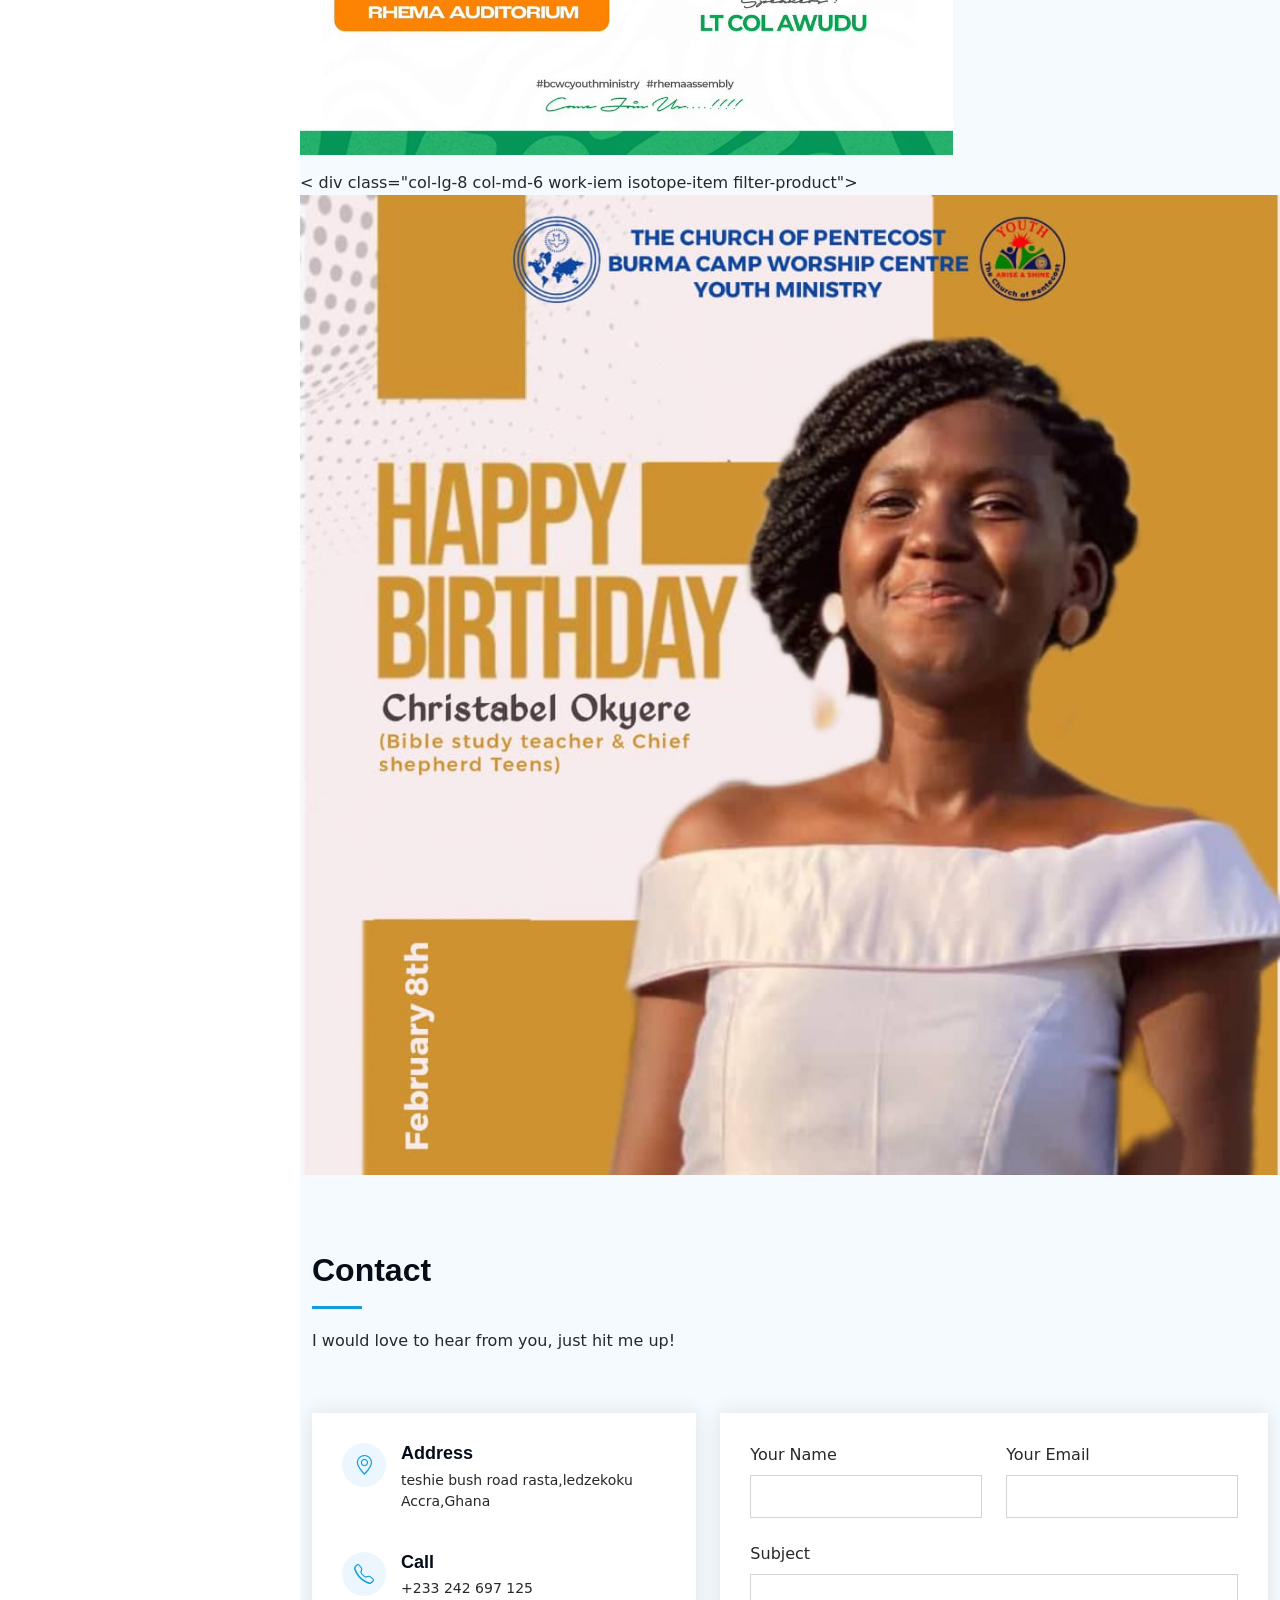
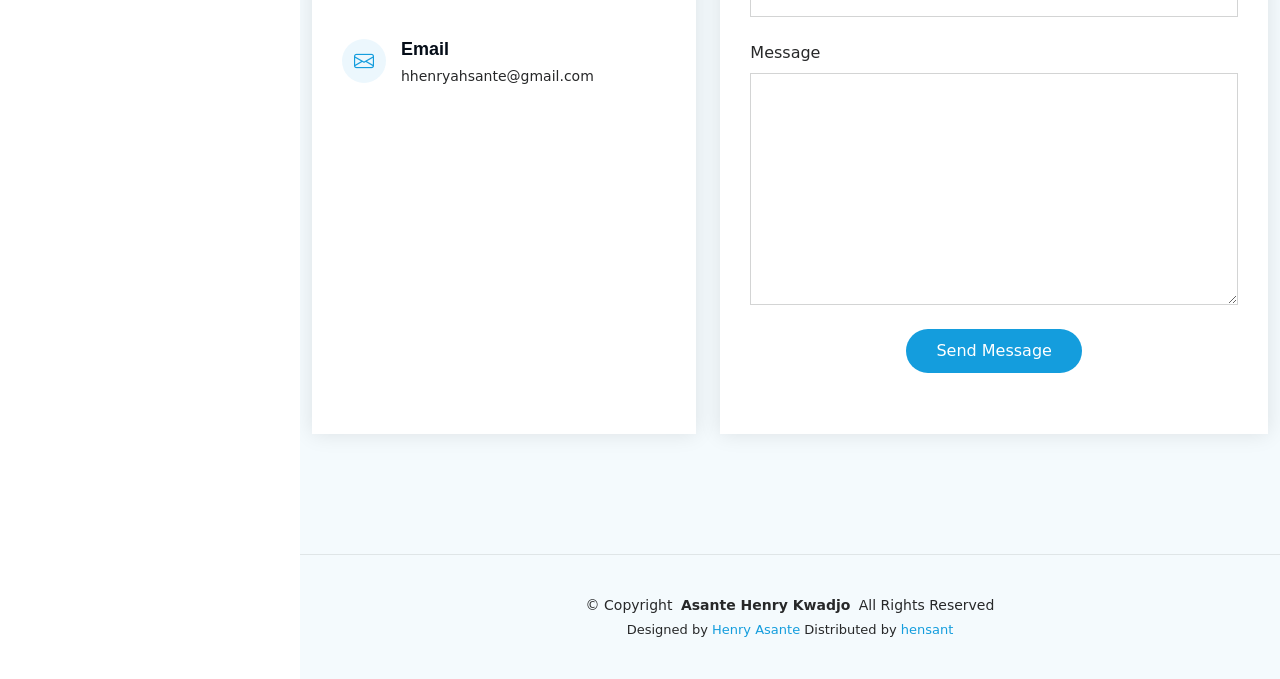
==== commit 71209044: "Update index.html" ====
--- a/index.html
+++ b/index.html
@@ -479,6 +479,7 @@
         <p>Check this out!</p>  
         </div><!--End Section Tittle-->
         <div class="container">
+          <div row gy-4>
           <div class="isotope-layout" data-default-filter="*" data-layout="masonry"
             data -sort="original-order">
             <!-- ==========
@@ -494,20 +495,28 @@
               data-aos-delay="200">
               <div class="col-lg-4 col-md-6 work-item isotope-item filter-product">
                 <div class="work-content h-100">
-                  <img src="IMG-20250208-WA0009.jpg" class=img-fluid alt="">
+                  <p>
+                      <img src="IMG-20250208-WA0009.jpg" class=img-fluid alt="">
+                  </p>
                 </div>
               </div>
             </div>
           </div>
+        </div>
         </div>
         <div class="col-lg-8 col-md-6 work-item isotope-item filter-product">
           <div class="work-content h-100">
-            <img src="IMG-20250208-WA0012.jpg" class="img-fluid" alt="">
+            <p>
+              <img src="IMG-20250208-WA0012.jpg" class="img-fluid" alt="">
+            </p>
+            
           </div>
         </div>
         < div class="col-lg-8 col-md-6 work-iem isotope-item filter-product">
           <div class="work-content h-100">
-            <img src="IMG-20250208-WA0023.jpg" class="img-fluid" alt="">
+           <p>
+              <img src="IMG-20250208-WA0023.jpg" class="img-fluid" alt="">
+           </p>
           </div>
         </div>
         <!-- End Works Section-->
--- a/assets/css/main.css
+++ b/assets/css/main.css
@@ -778,16 +778,16 @@
 }
 
 /*--------------------------------------------------------------
-# Portfolio Section
---------------------------------------------------------------*/
-.portfolio .portfolio-filters {
+# works Section
+--------------------------------------------------------------*/
+.works .works-filters {
   padding: 0;
   margin: 0 auto 20px auto;
   list-style: none;
   text-align: center;
 }
 
-.portfolio .portfolio-filters li {
+.works .works-filters li {
   cursor: pointer;
   display: inline-block;
   padding: 0;
@@ -800,36 +800,36 @@
   transition: all 0.3s ease-in-out;
 }
 
-.portfolio .portfolio-filters li:hover,
-.portfolio .portfolio-filters li.filter-active {
+.works .works-filters li:hover,
+.works .works-filters li.filter-active {
   color: var(--accent-color);
 }
 
-.portfolio .portfolio-filters li:first-child {
+.works .works-filters li:first-child {
   margin-left: 0;
 }
 
-.portfolio .portfolio-filters li:last-child {
+.works .works-filters li:last-child {
   margin-right: 0;
 }
 
 @media (max-width: 575px) {
-  .portfolio .portfolio-filters li {
+  .works .works-filters li {
     font-size: 14px;
     margin: 0 5px;
   }
 }
 
-.portfolio .portfolio-content {
+.works works-content {
   position: relative;
   overflow: hidden;
 }
 
-.portfolio .portfolio-content img {
+.works .works-content img {
   transition: 0.3s;
 }
 
-.portfolio .portfolio-content .portfolio-info {
+.works .works-content .works-info {
   opacity: 0;
   position: absolute;
   inset: 0;
@@ -839,7 +839,7 @@
   padding: 15px;
 }
 
-.portfolio .portfolio-content .portfolio-info h4 {
+.works .works-content .works-info h4 {
   font-size: 14px;
   padding: 5px 10px;
   font-weight: 400;
@@ -848,7 +848,7 @@
   background-color: var(--accent-color);
 }
 
-.portfolio .portfolio-content .portfolio-info p {
+.works .works-content .portfolio-info p {
   position: absolute;
   bottom: 10px;
   text-align: center;
@@ -860,8 +860,8 @@
   color: rgba(255, 255, 255, 0.8);
 }
 
-.portfolio .portfolio-content .portfolio-info .preview-link,
-.portfolio .portfolio-content .portfolio-info .details-link {
+.works .works-content .works-info .preview-link,
+.works .works-content .works-info .details-link {
   position: absolute;
   left: calc(50% - 40px);
   font-size: 26px;
@@ -871,22 +871,22 @@
   line-height: 1.2;
 }
 
-.portfolio .portfolio-content .portfolio-info .preview-link:hover,
-.portfolio .portfolio-content .portfolio-info .details-link:hover {
+.works .works-content .works-info .preview-link:hover,
+.works .works-content .works-info .details-link:hover {
   color: var(--accent-color);
 }
 
-.portfolio .portfolio-content .portfolio-info .details-link {
+.works .works-content .works-info .details-link {
   left: 50%;
   font-size: 34px;
   line-height: 0;
 }
 
-.portfolio .portfolio-content:hover .portfolio-info {
+.works .works-content:hover .works-info {
   opacity: 1;
 }
 
-.portfolio .portfolio-content:hover img {
+.works .works-content:hover img {
   transform: scale(1.1);
 }
 
@@ -1272,4 +1272,4 @@
 --------------------------------------------------------------*/
 .starter-section {
   /* Add your styles here */
-}+}
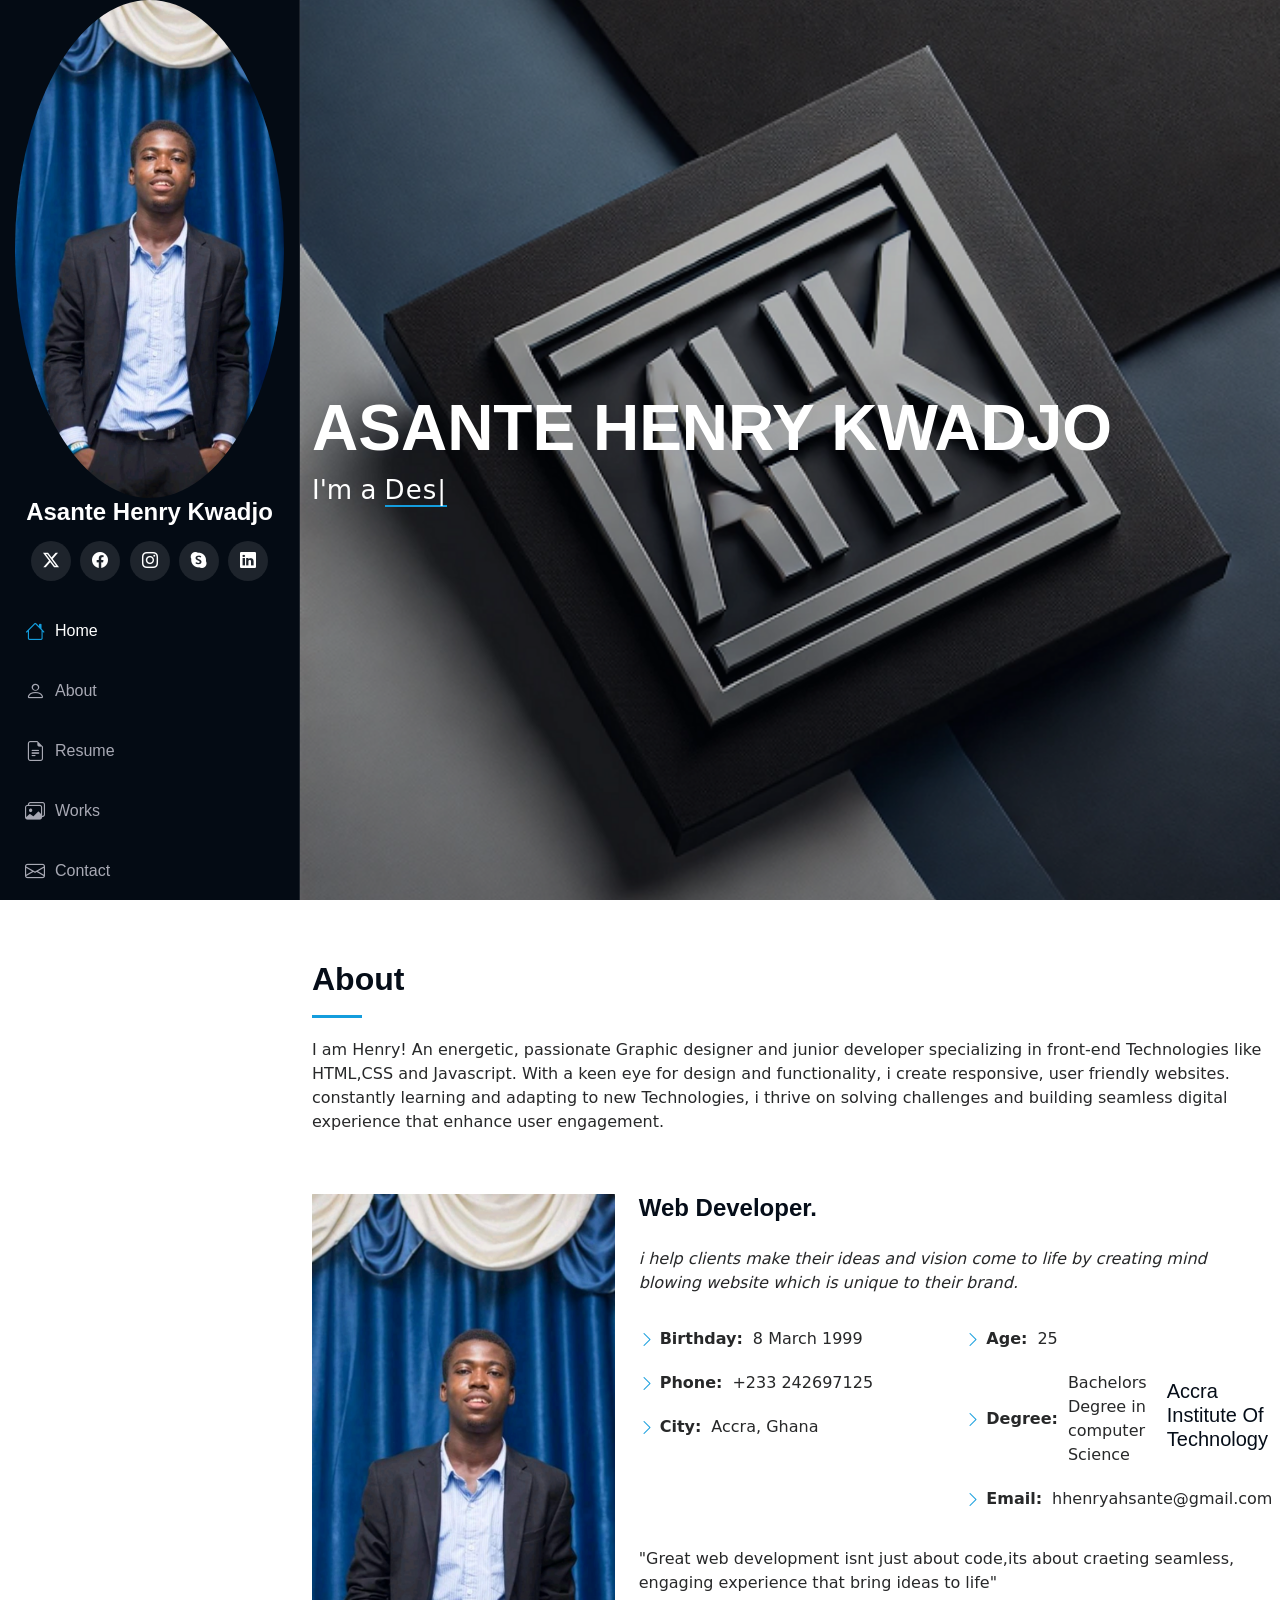
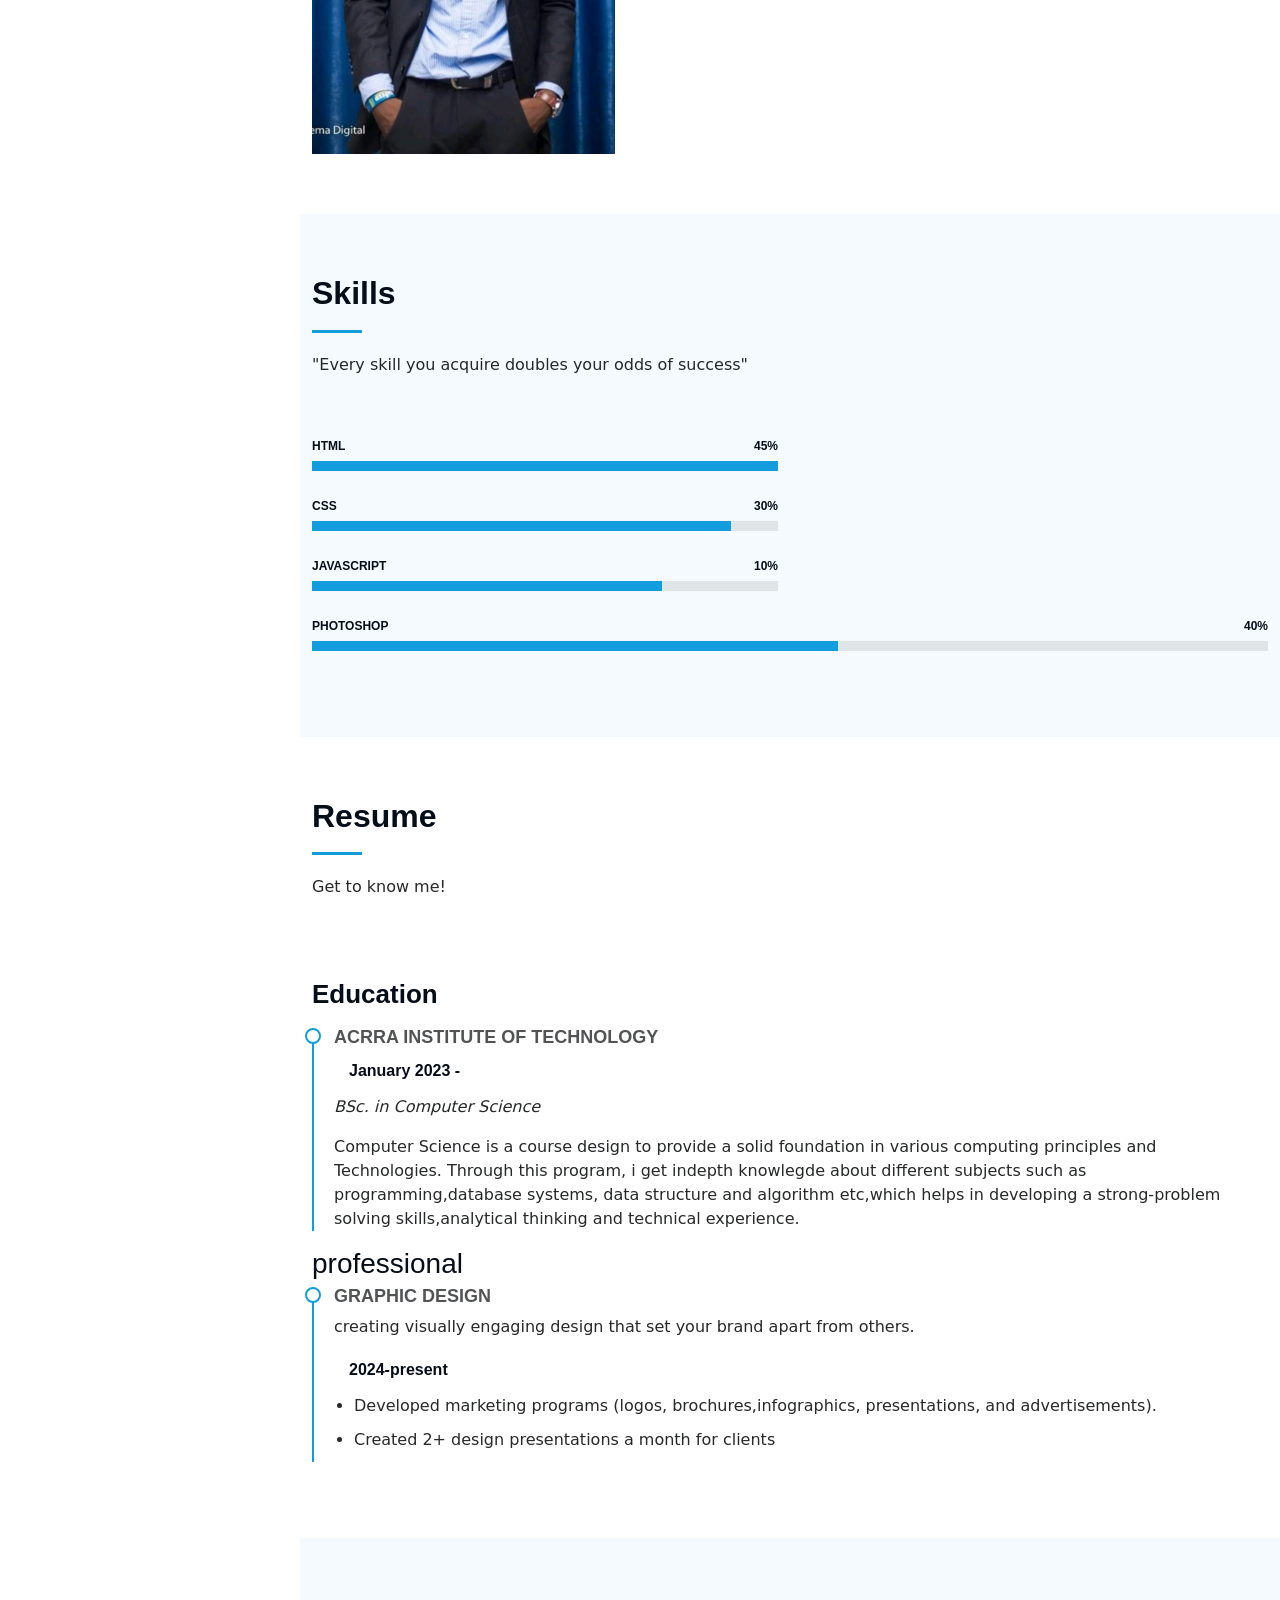
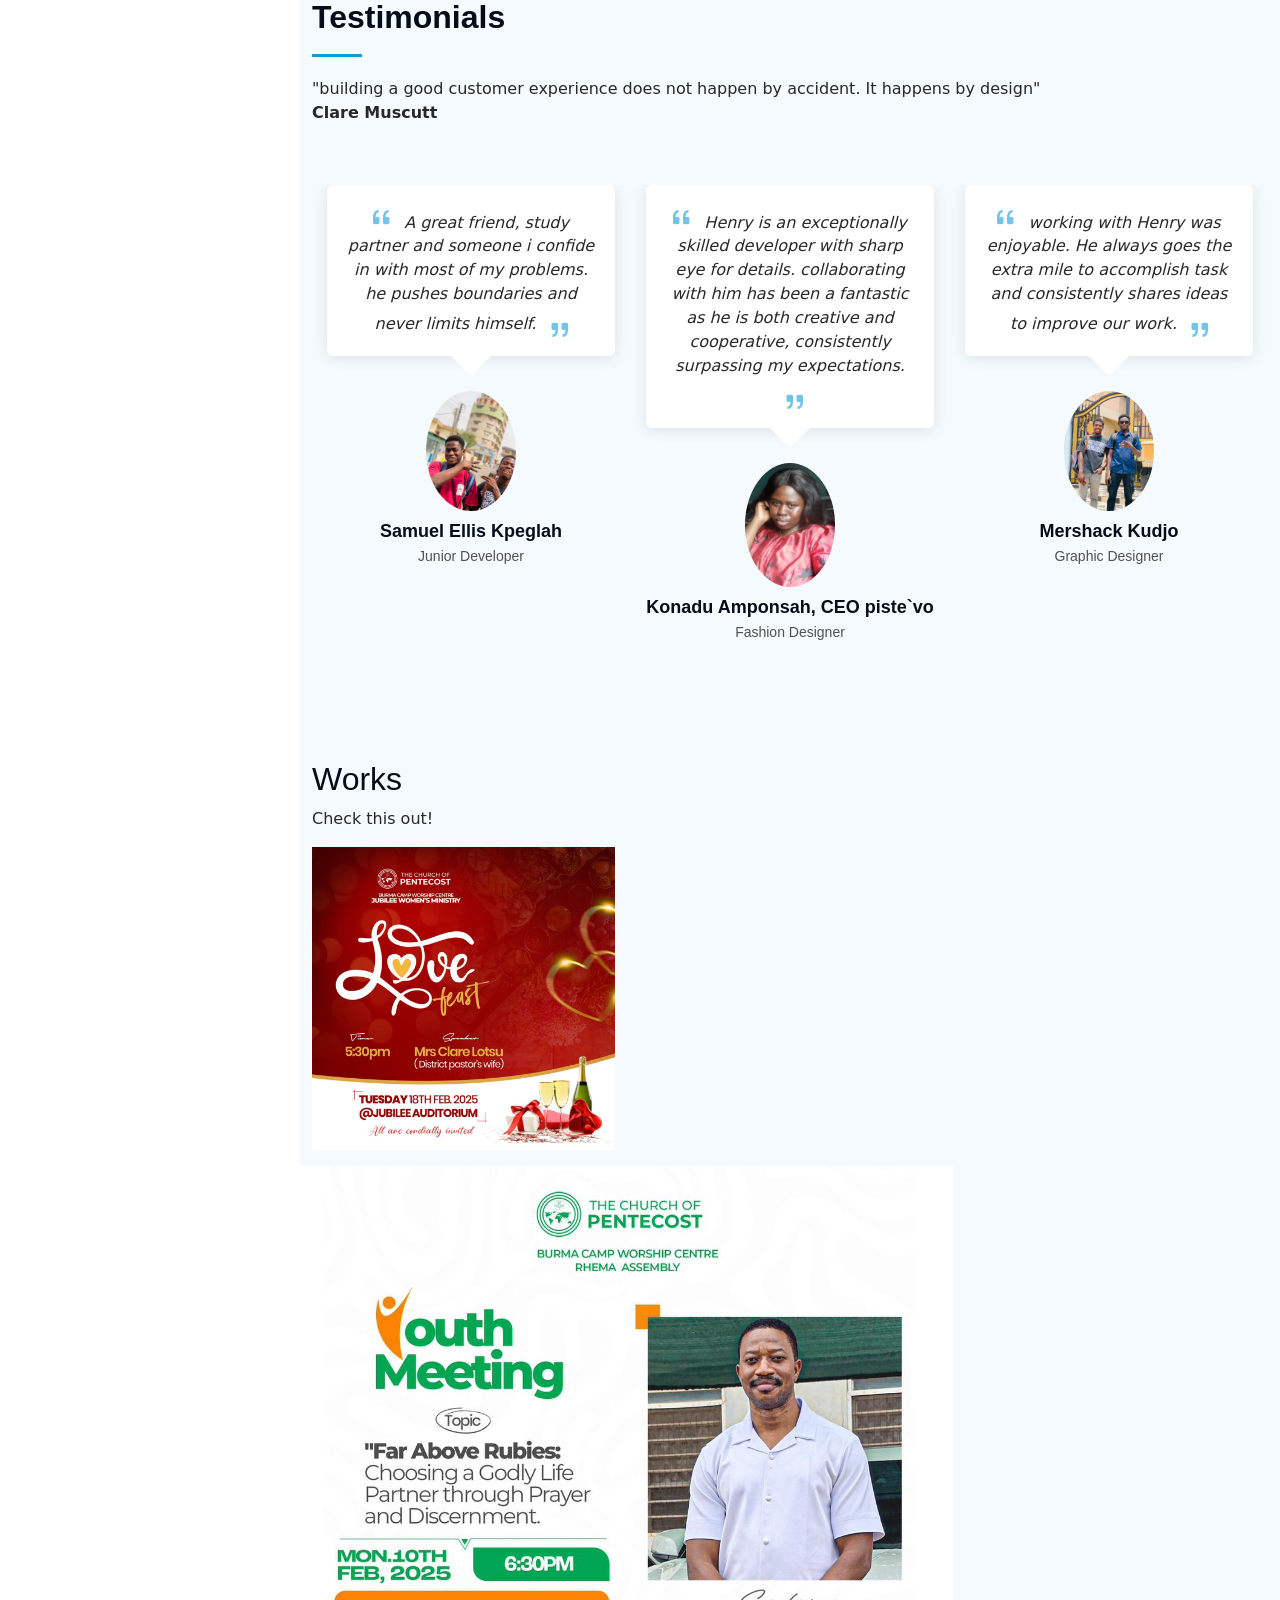
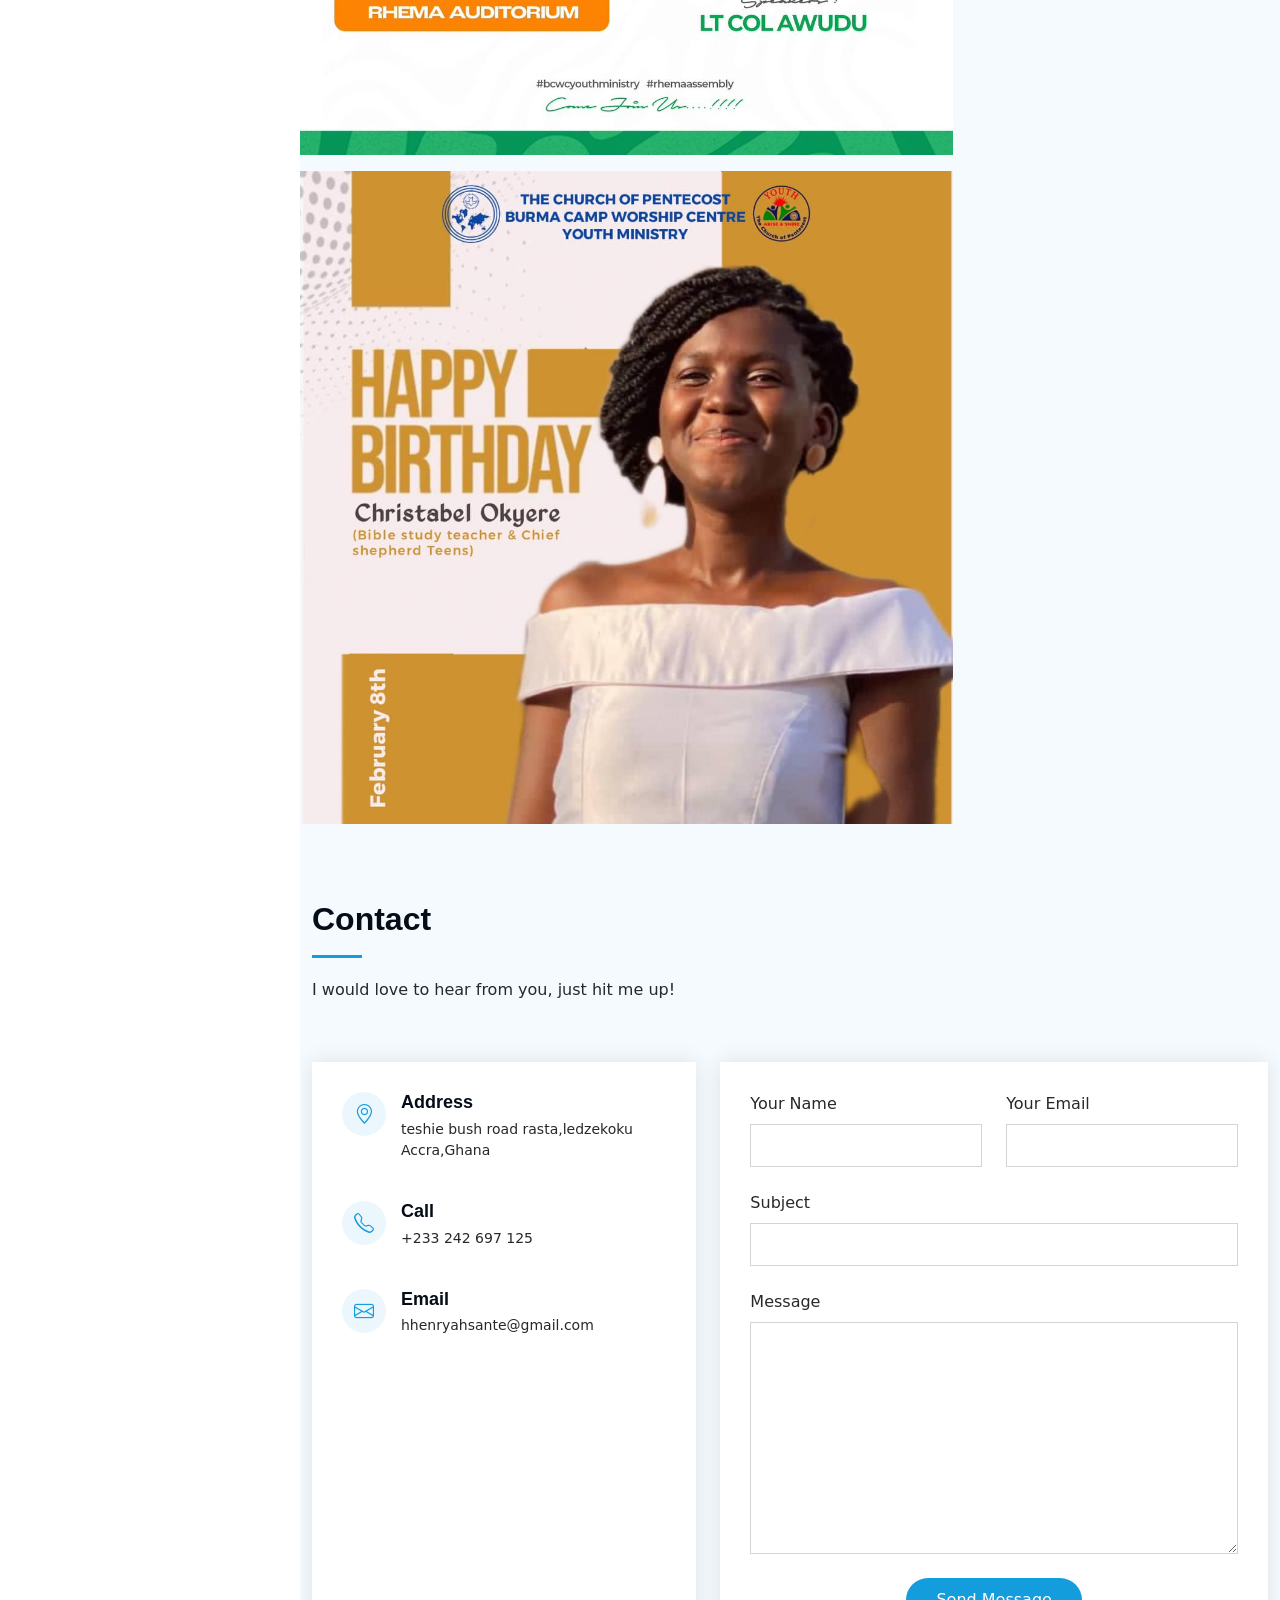
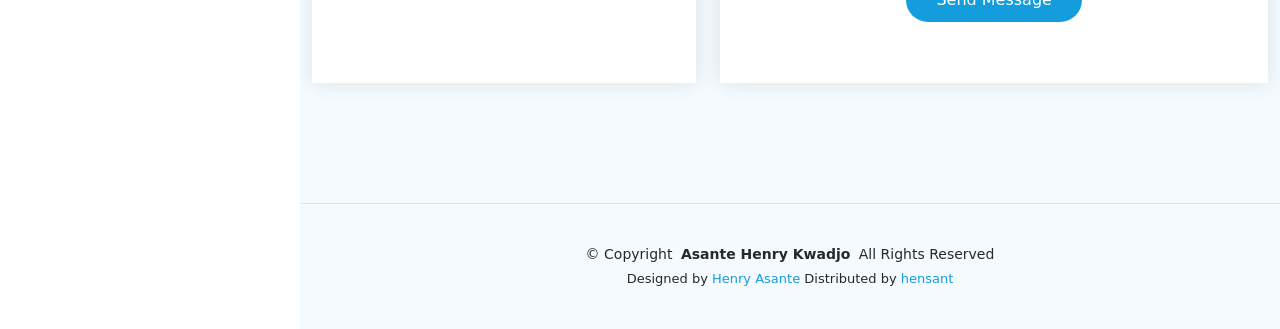
==== commit 8442ce8f: "Update index.html" ====
--- a/index.html
+++ b/index.html
@@ -472,7 +472,7 @@
               <!-- /testimonial section-->
       
       <!-- /works section-->
-      <section id="Works" class="works section light-background">
+      <section id="works" class="works section light-background">
         <!-- section Title -->
         <div class="container section-tittle" data-aos="fade-up">
        <h2>Works</h2> 
@@ -481,7 +481,7 @@
         <div class="container">
           <div row gy-4>
           <div class="isotope-layout" data-default-filter="*" data-layout="masonry"
-            data -sort="original-order">
+            data-sort="original-order">
             <!-- ==========
             <ul class="works-filter isotope-filters" data-aos="fade-up"
               data-aos-dalay="100">
@@ -489,11 +489,11 @@
              <li data-filter=".filter-app">App</li>
               <li data-filter=".filter-product">product</li>
               <li data-filter=".filter-branding">Branding</li> 
-              <li data-filter=".filter-bools">Books</li>
+              <li data-filter=".filter-books">Books</li>
             </ul> ========-->
             <div class="row gy-8 isotope-container" data-aos="fade-up"
               data-aos-delay="200">
-              <div class="col-lg-4 col-md-6 work-item isotope-item filter-product">
+              <div class="col-lg-4 col-md-6 work-item isotope-item filter-app">
                 <div class="work-content h-100">
                   <p>
                       <img src="IMG-20250208-WA0009.jpg" class=img-fluid alt="">
@@ -512,7 +512,7 @@
             
           </div>
         </div>
-        < div class="col-lg-8 col-md-6 work-iem isotope-item filter-product">
+        <div class="col-lg-8 col-md-6 work-iem isotope-item filter-product">
           <div class="work-content h-100">
            <p>
               <img src="IMG-20250208-WA0023.jpg" class="img-fluid" alt="">
--- a/assets/css/main.css
+++ b/assets/css/main.css
@@ -778,7 +778,7 @@
 }
 
 /*--------------------------------------------------------------
-# works Section
+# Works Section
 --------------------------------------------------------------*/
 .works .works-filters {
   padding: 0;
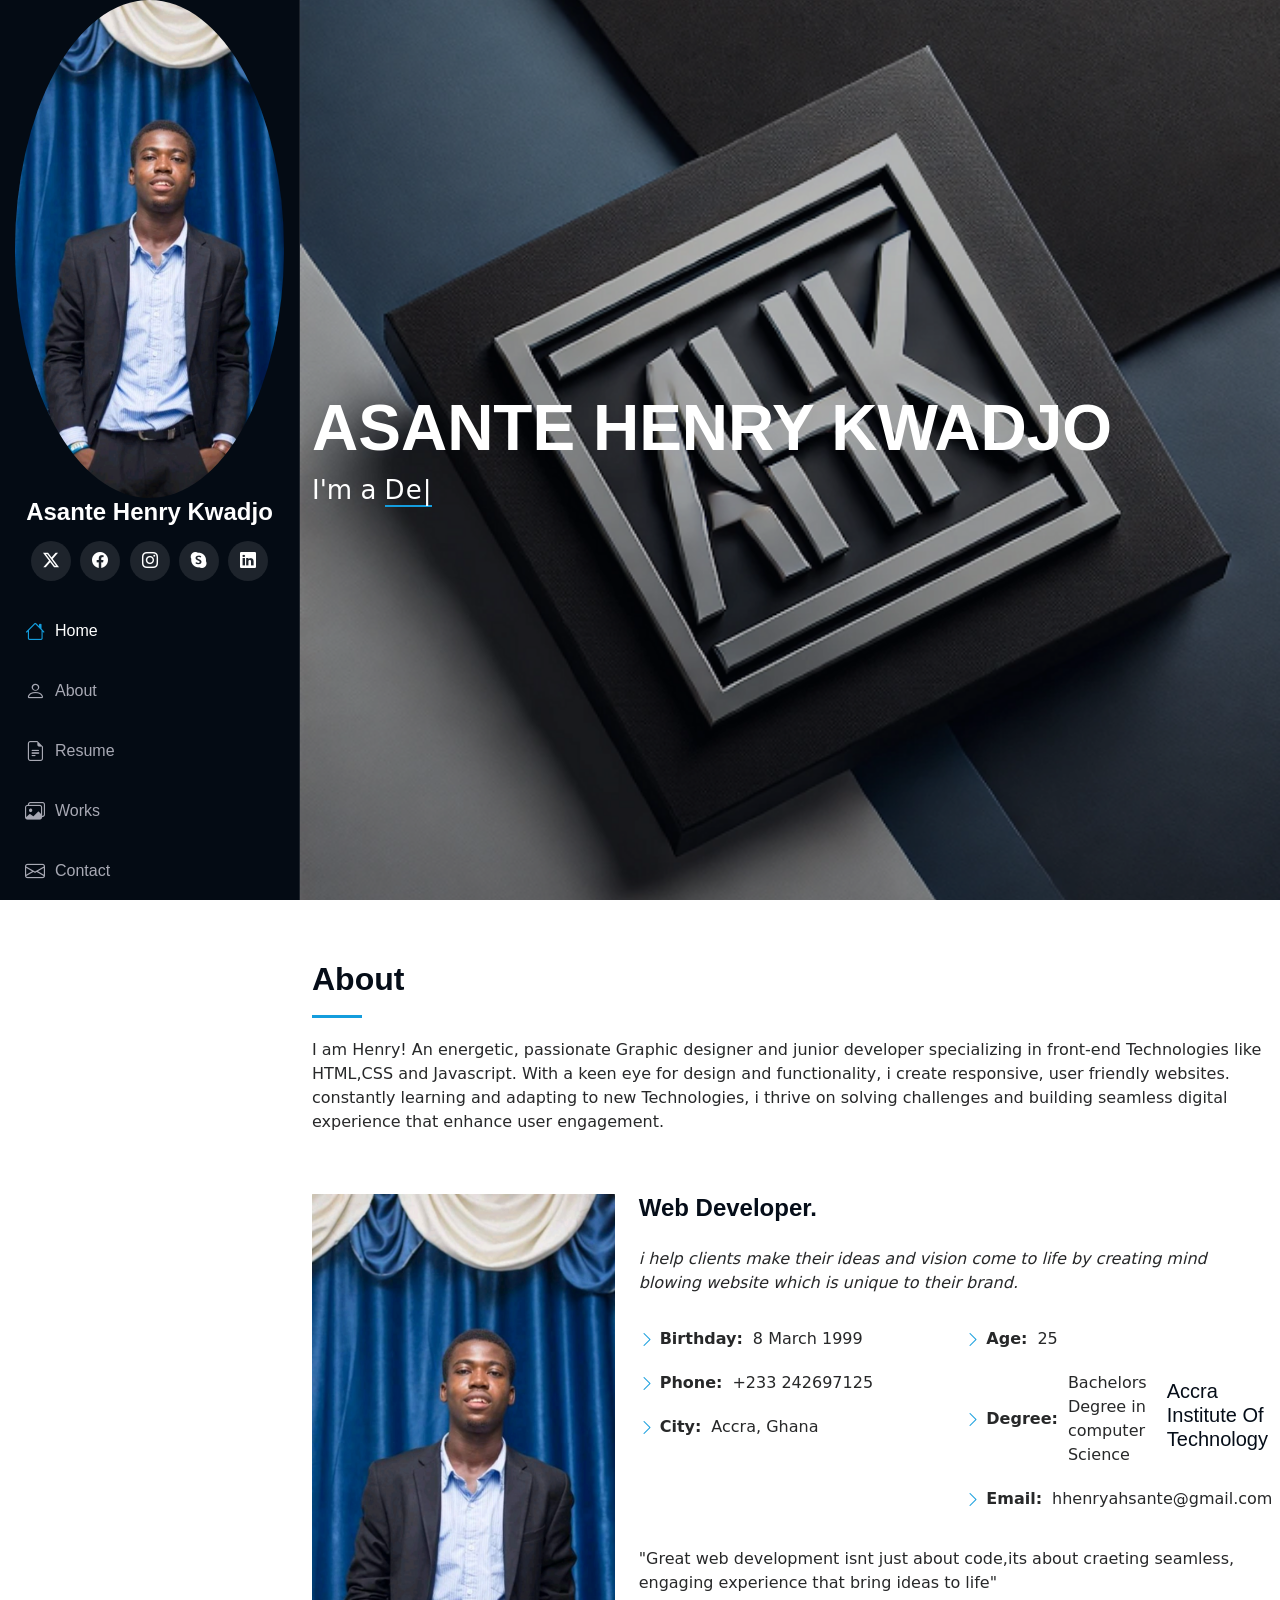
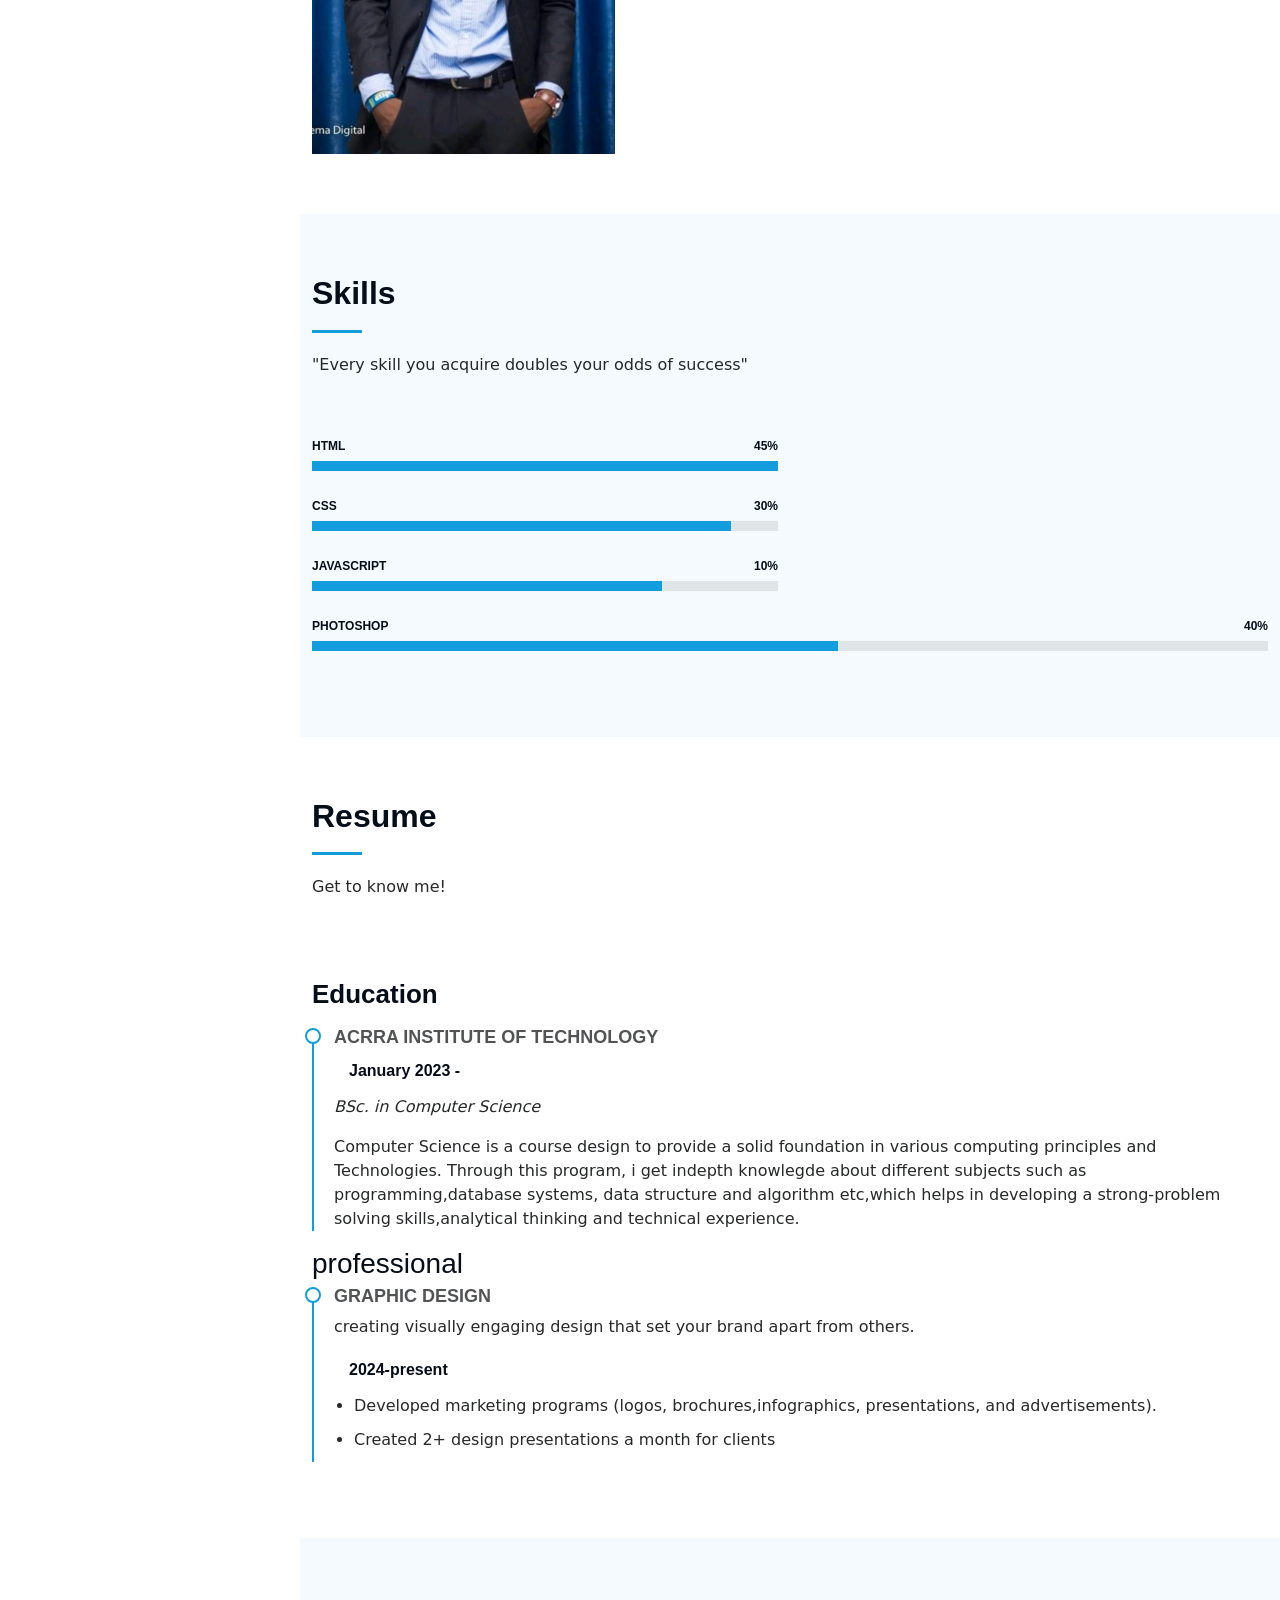
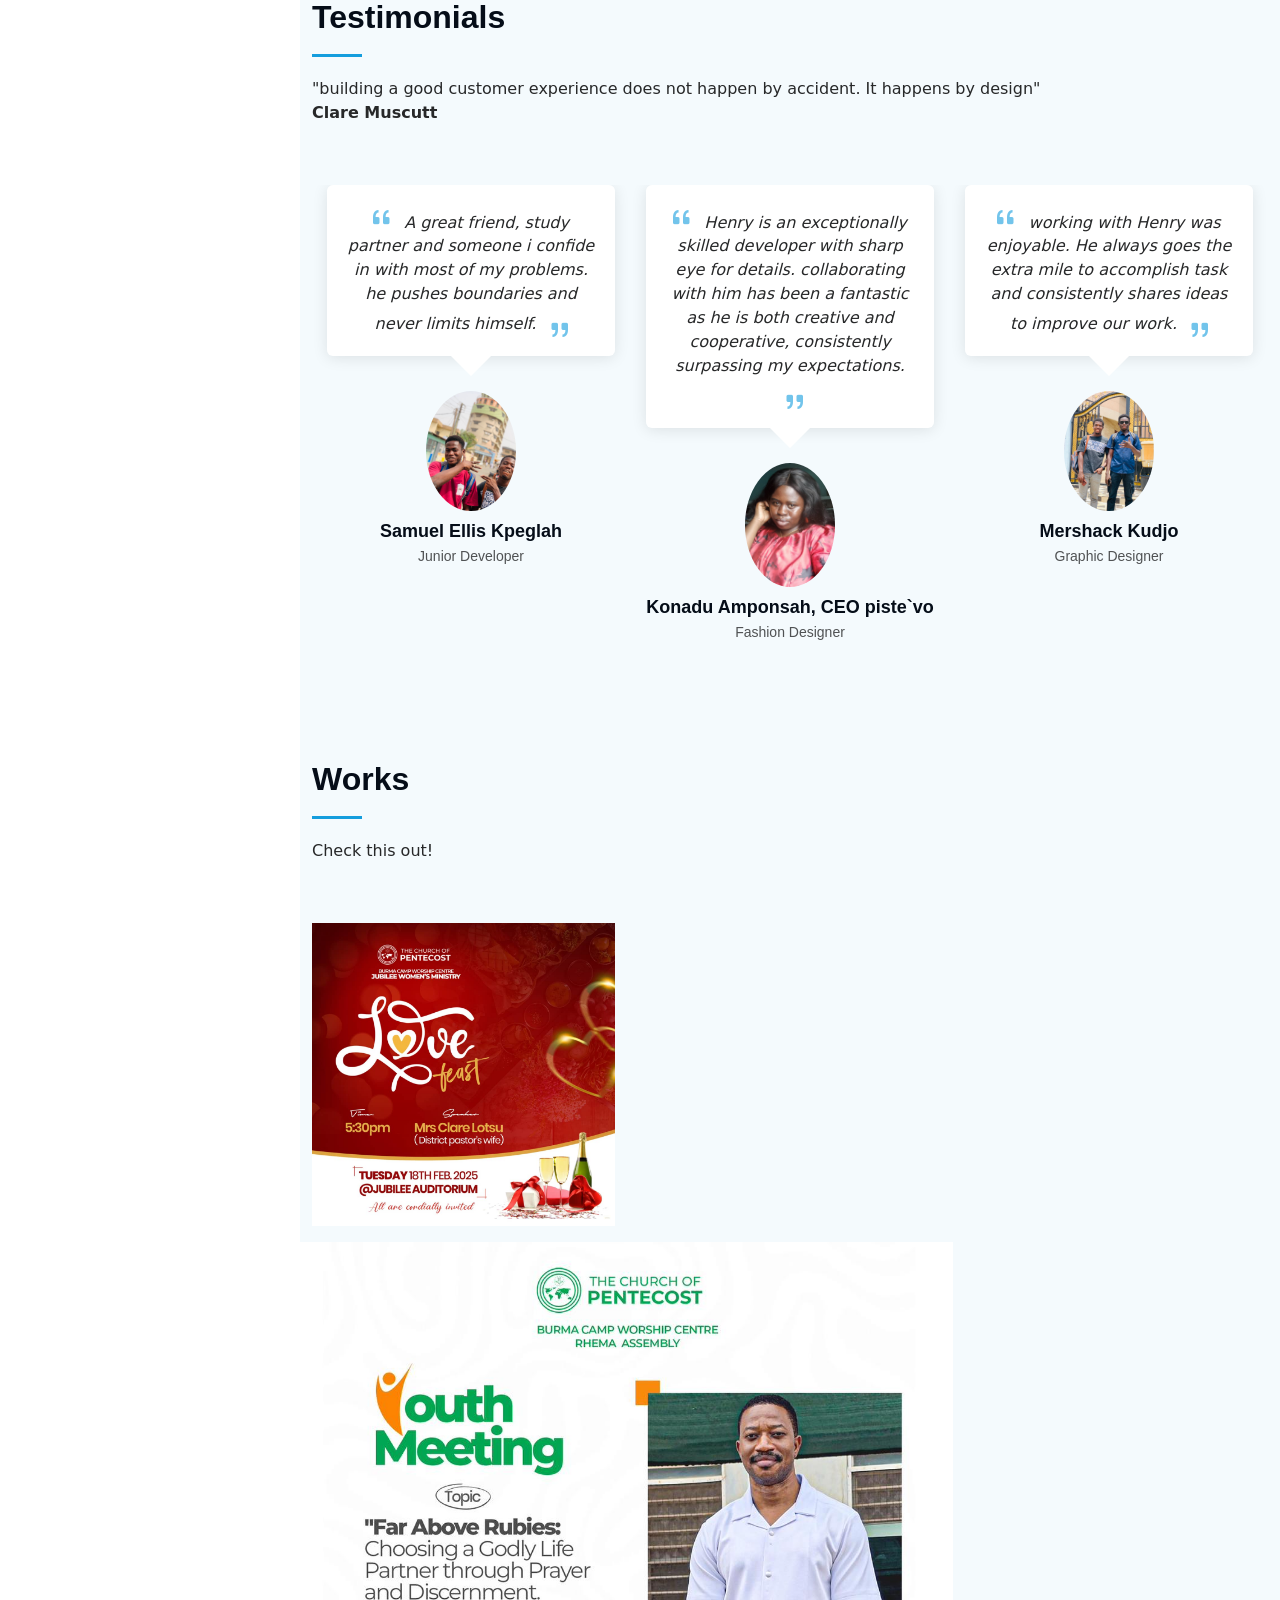
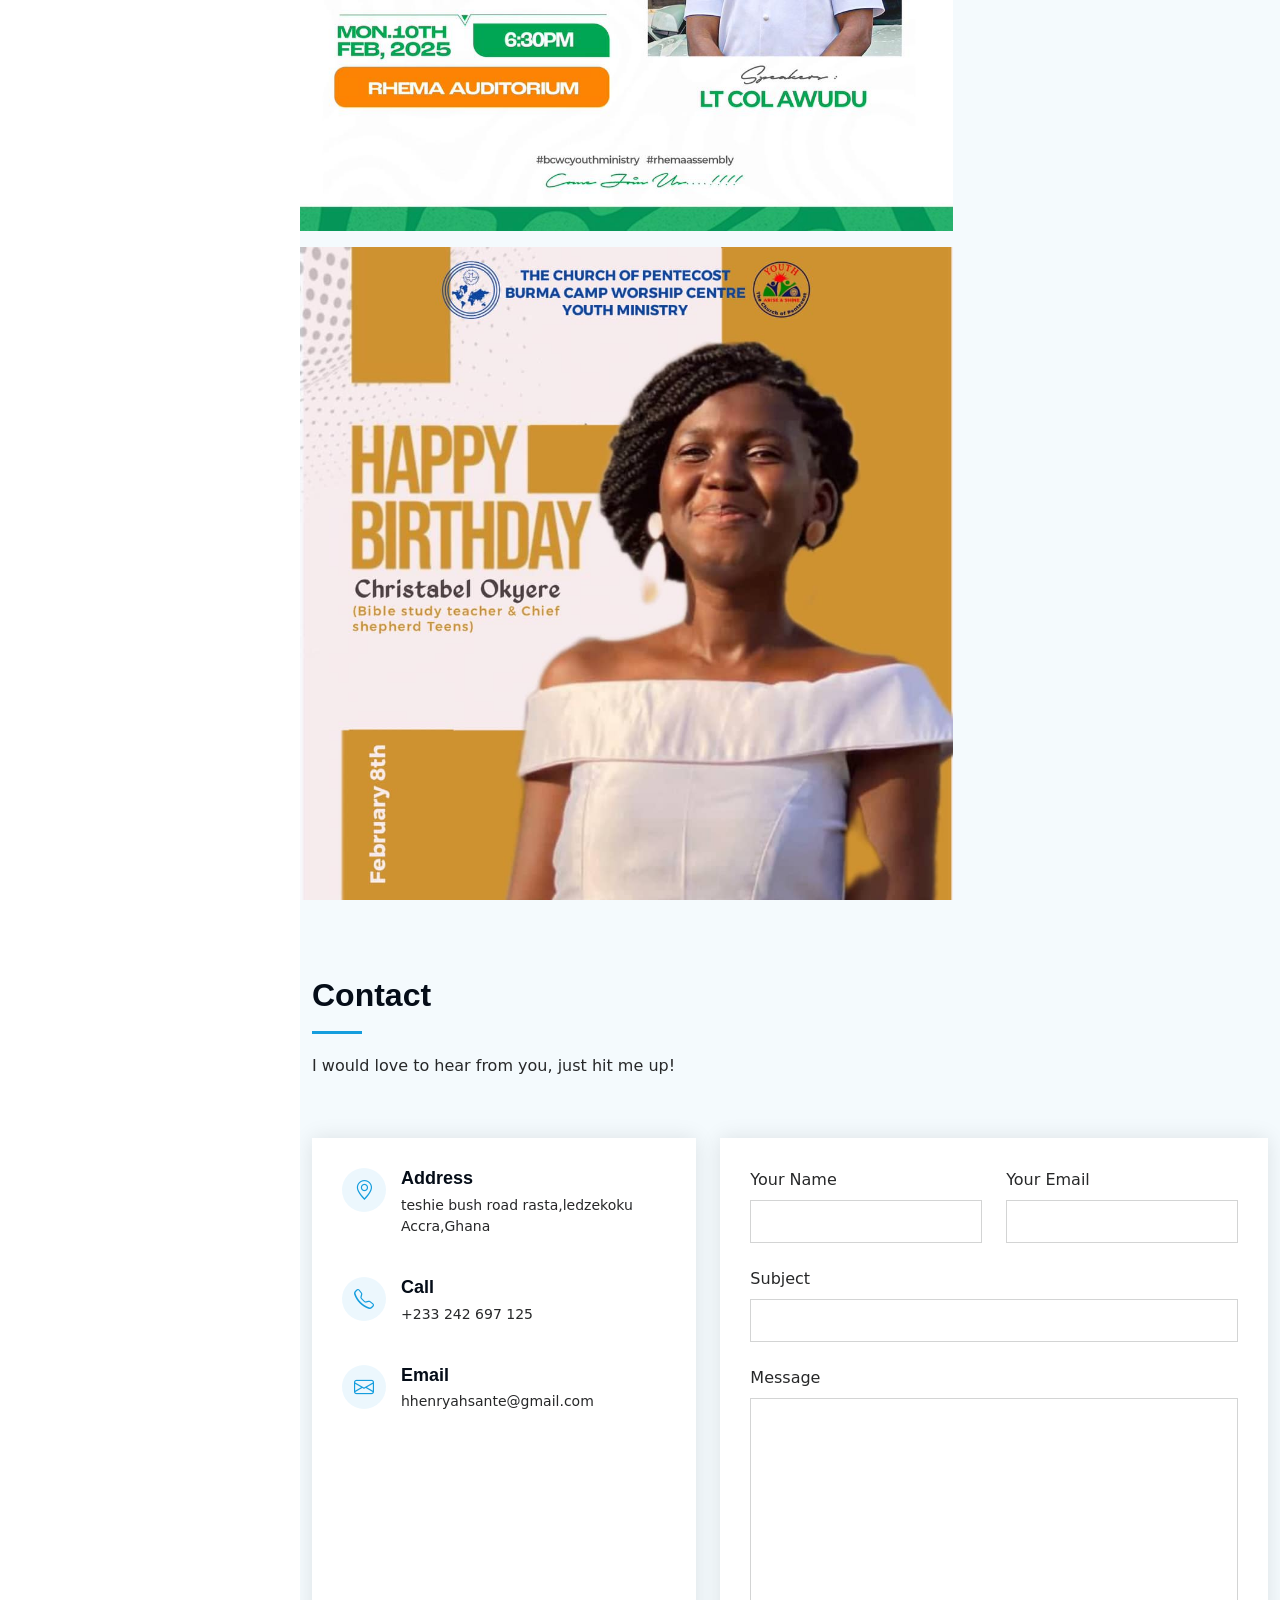
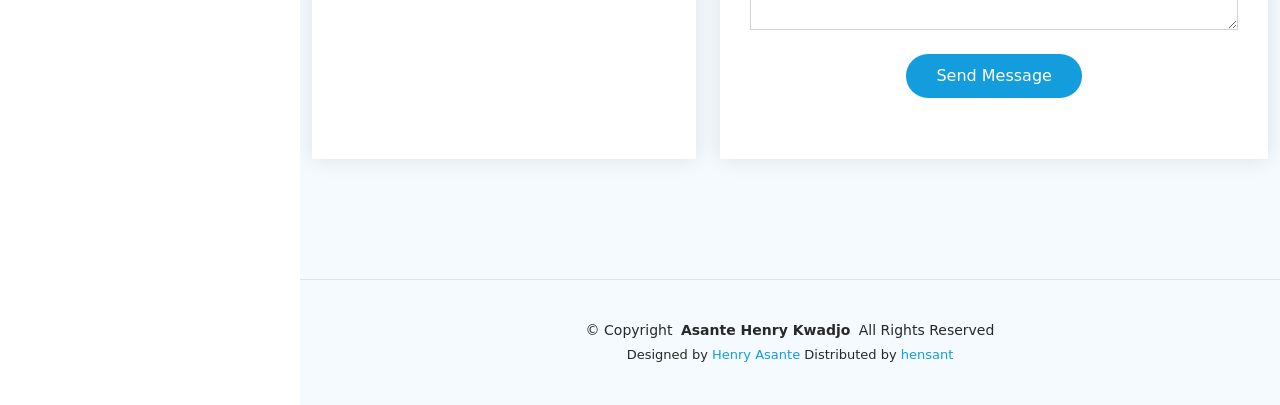
==== commit df2838d1: "Update index.html" ====
--- a/index.html
+++ b/index.html
@@ -474,7 +474,7 @@
       <!-- /works section-->
       <section id="works" class="works section light-background">
         <!-- section Title -->
-        <div class="container section-tittle" data-aos="fade-up">
+        <div class="container section-title" data-aos="fade-up">
        <h2>Works</h2> 
         <p>Check this out!</p>  
         </div><!--End Section Tittle-->
--- a/assets/css/main.css
+++ b/assets/css/main.css
@@ -820,7 +820,7 @@
   }
 }
 
-.works works-content {
+.works .works-content {
   position: relative;
   overflow: hidden;
 }
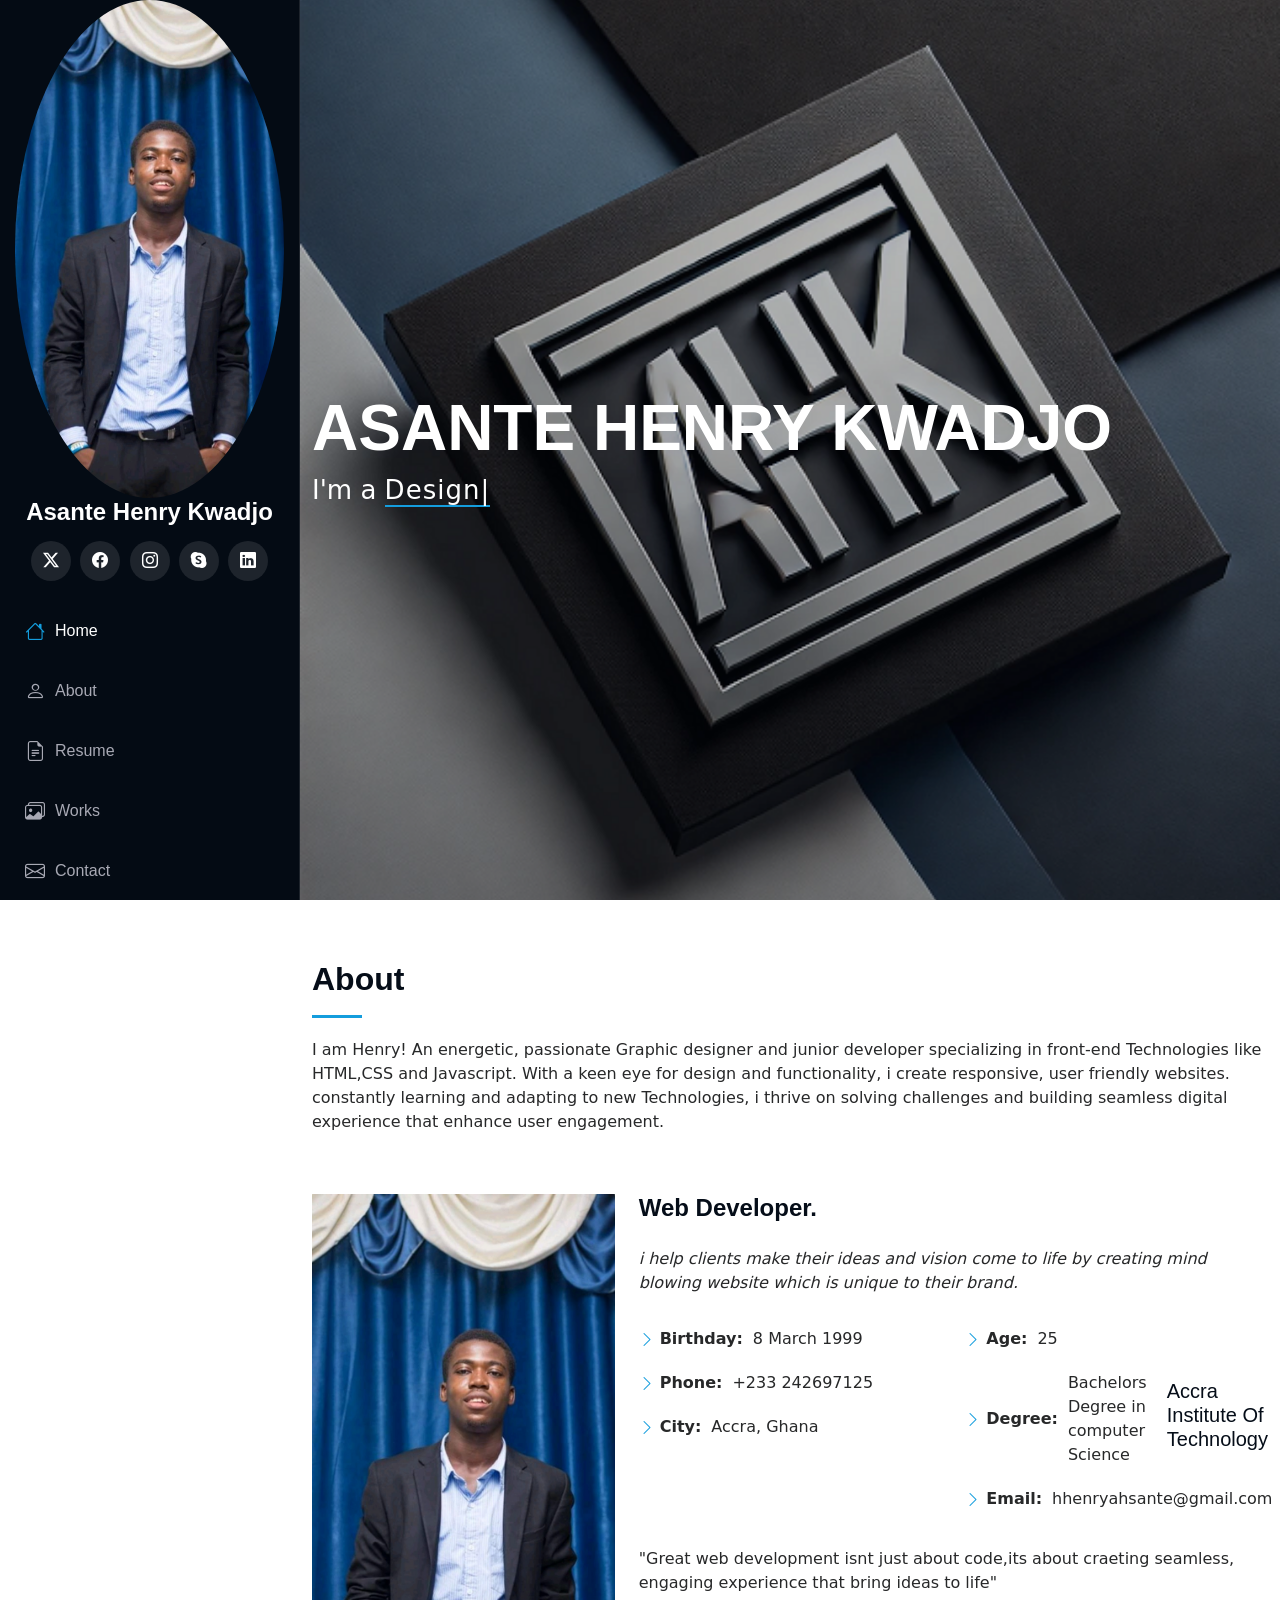
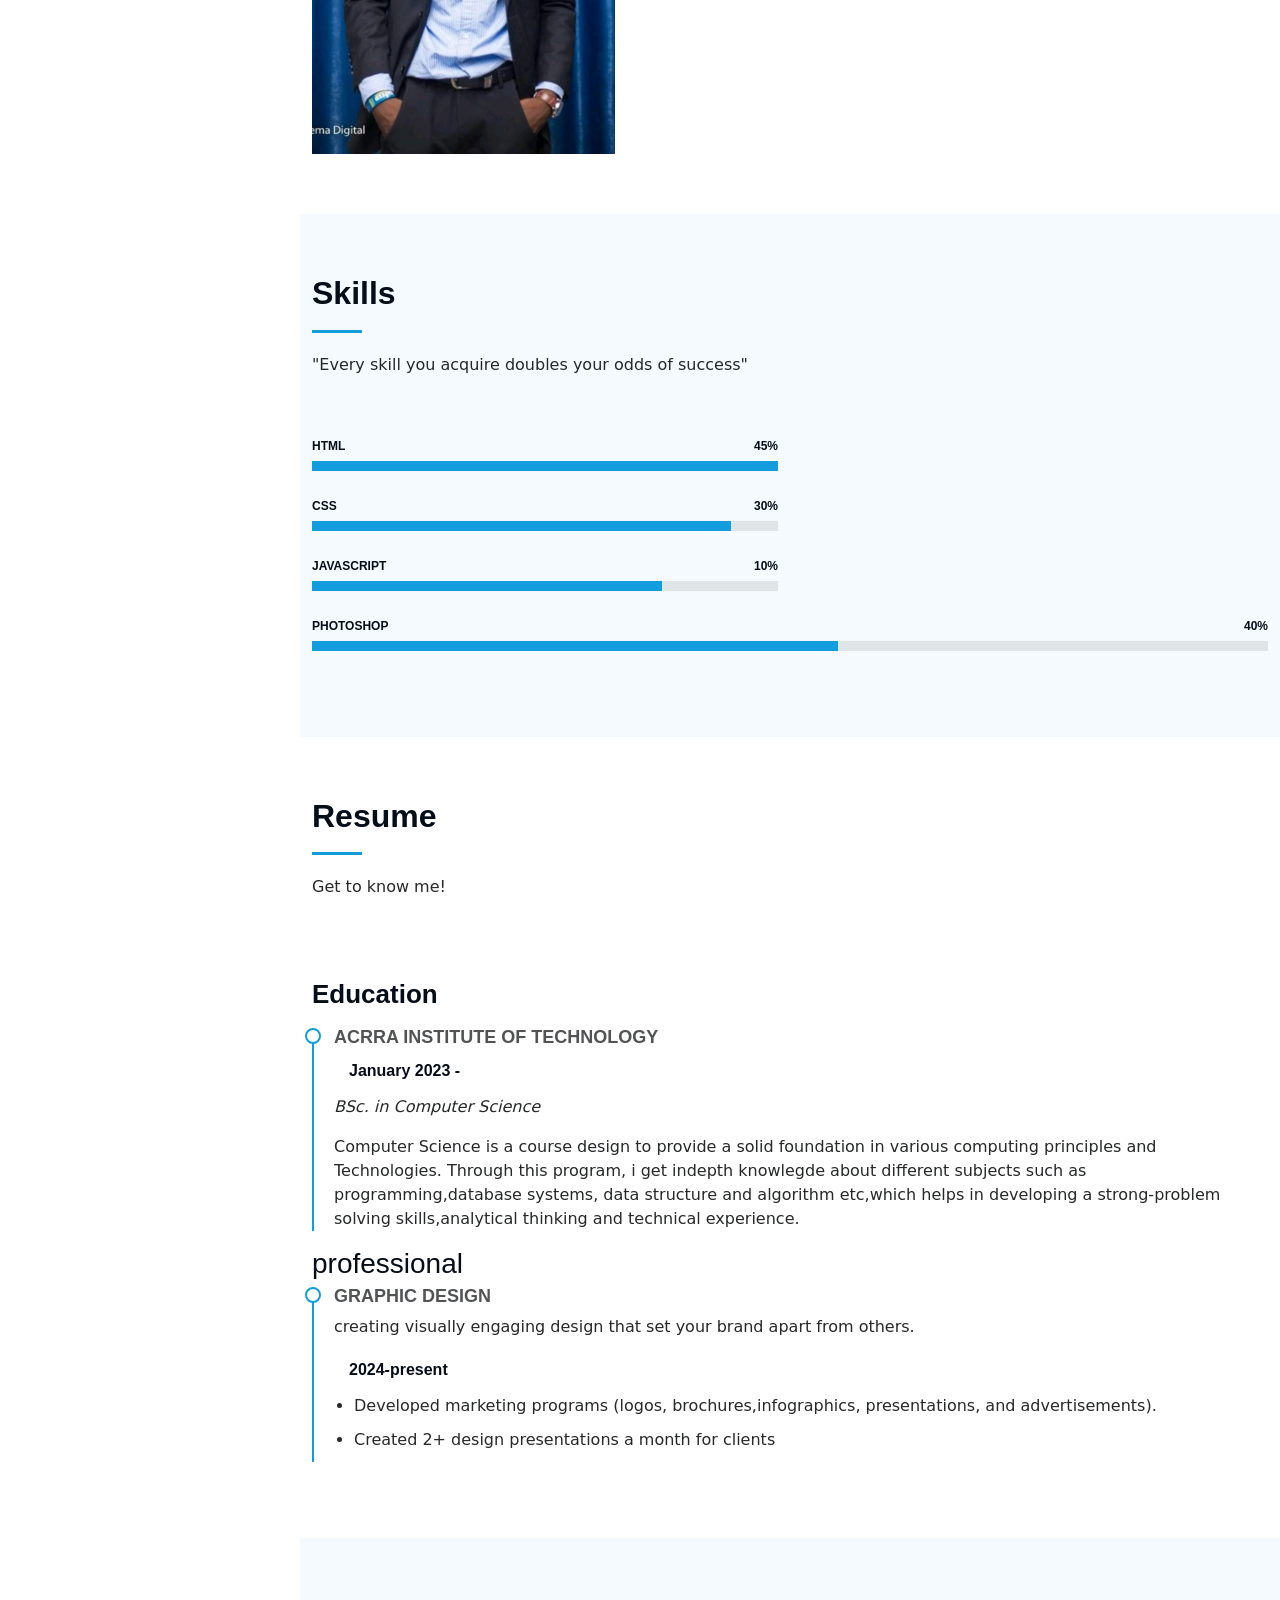
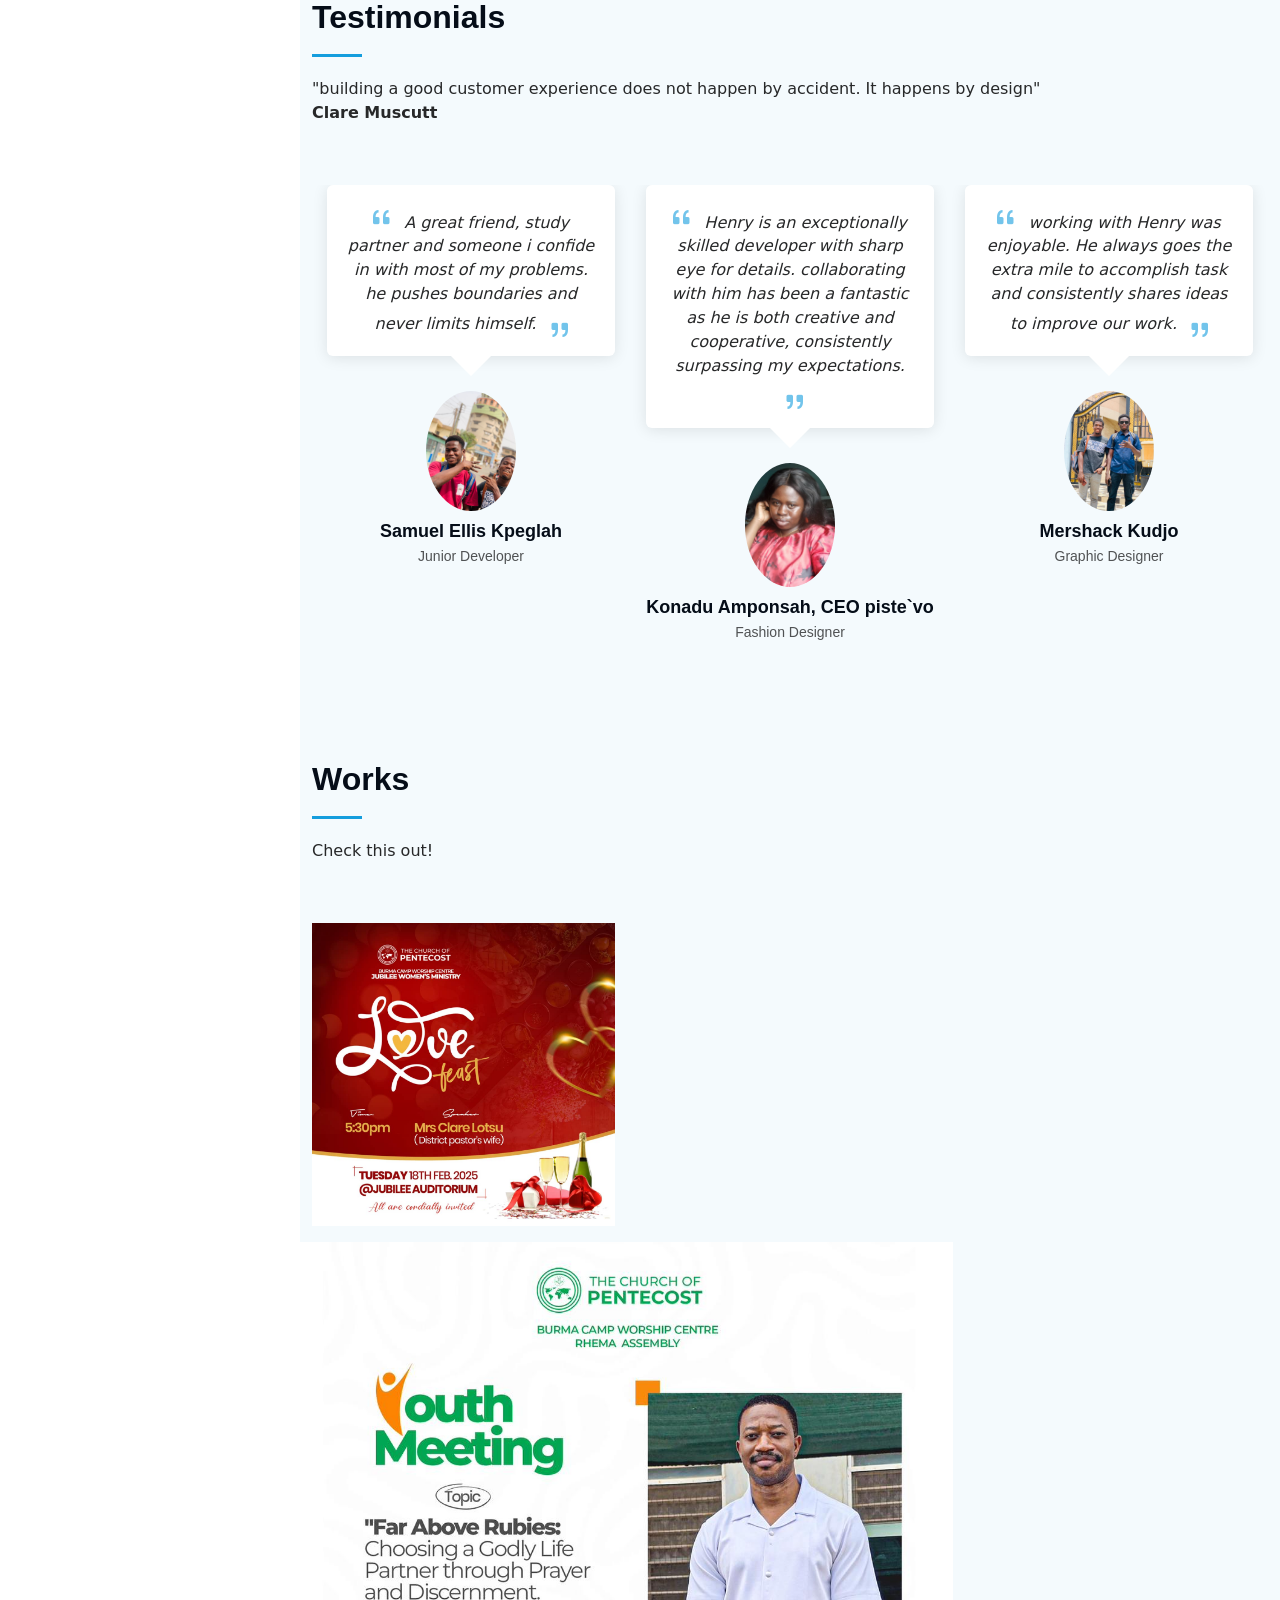
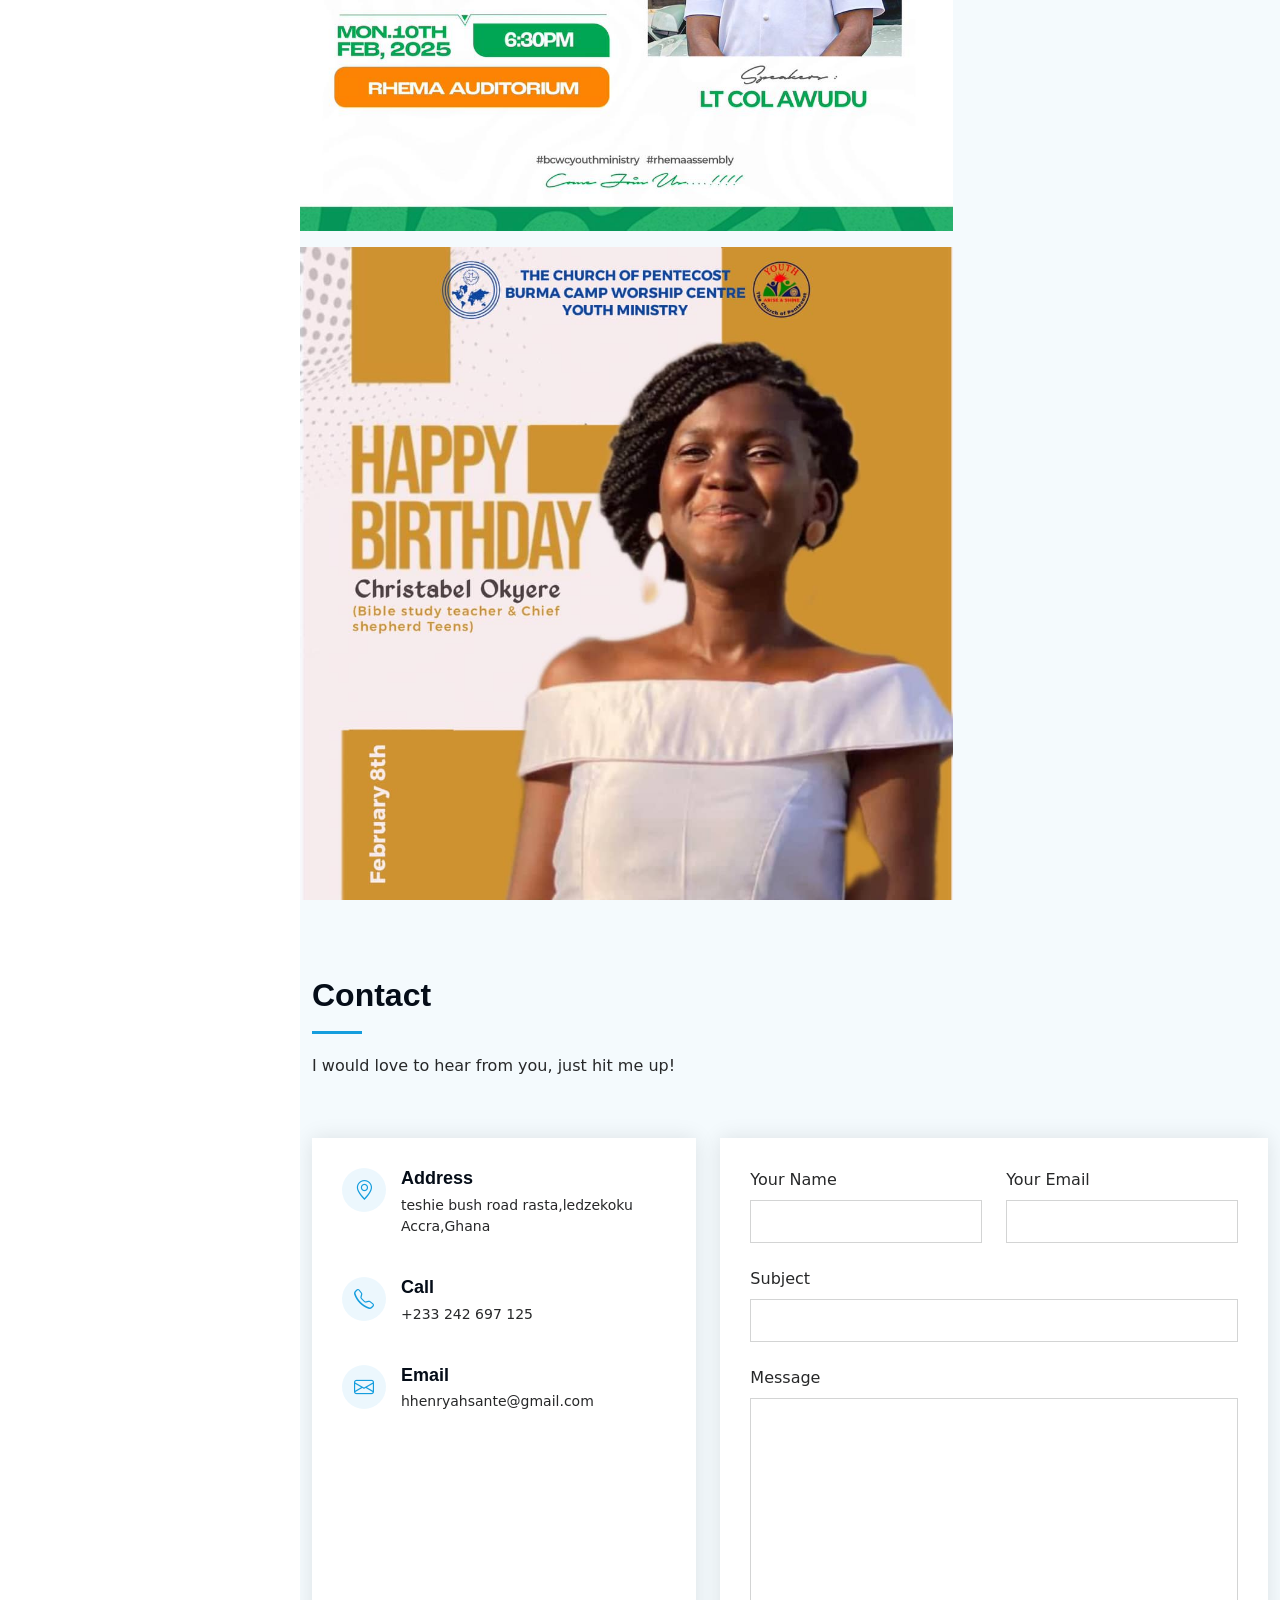
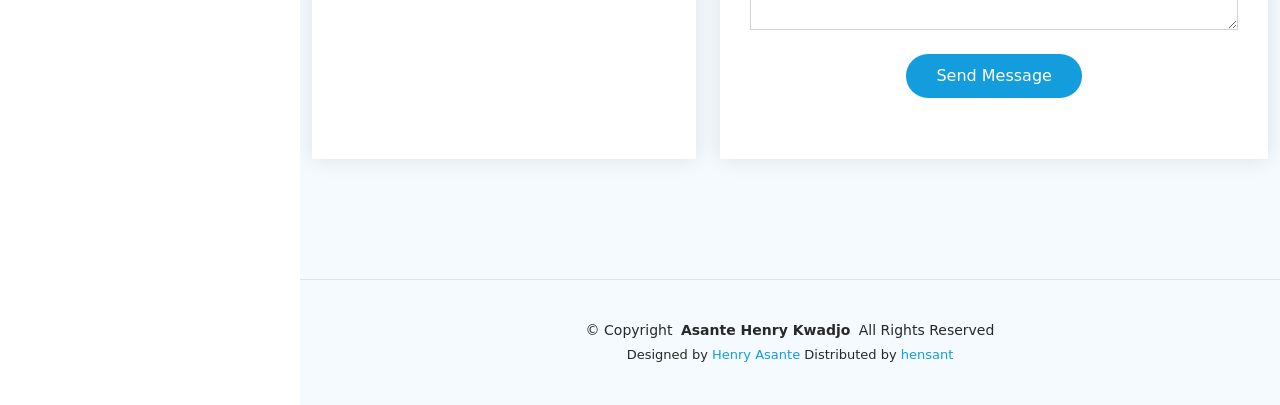
==== commit d515201c: "Update index.html" ====
--- a/index.html
+++ b/index.html
@@ -577,7 +577,7 @@
                 <!-- End Info Item -->
 
                 <iframe
-                  src="https://www.google.com/maps/place/Teshie+Rasta+Police+Post/@5.5853053,-0.1311616,17z/data=!3m1!4b1!4m6!3m5!1s0xfdf853fd343b239:0x3c163f9ef46c8130!8m2!3d5.5853053!4d-0.1311616!16s%2Fg%2F11f5h22mcs?entry=ttu&g_ep=EgoyMDI1MDEyOS4xIKXMDSoASAFQAw%3D%3D"
+                  src="https://maps.app.goo.gl/h4MkGKiwPsmaDg4t8
                   frameborder="0"
                   style="border: 0; width: 100%; height: 270px"
                   allowfullscreen=""
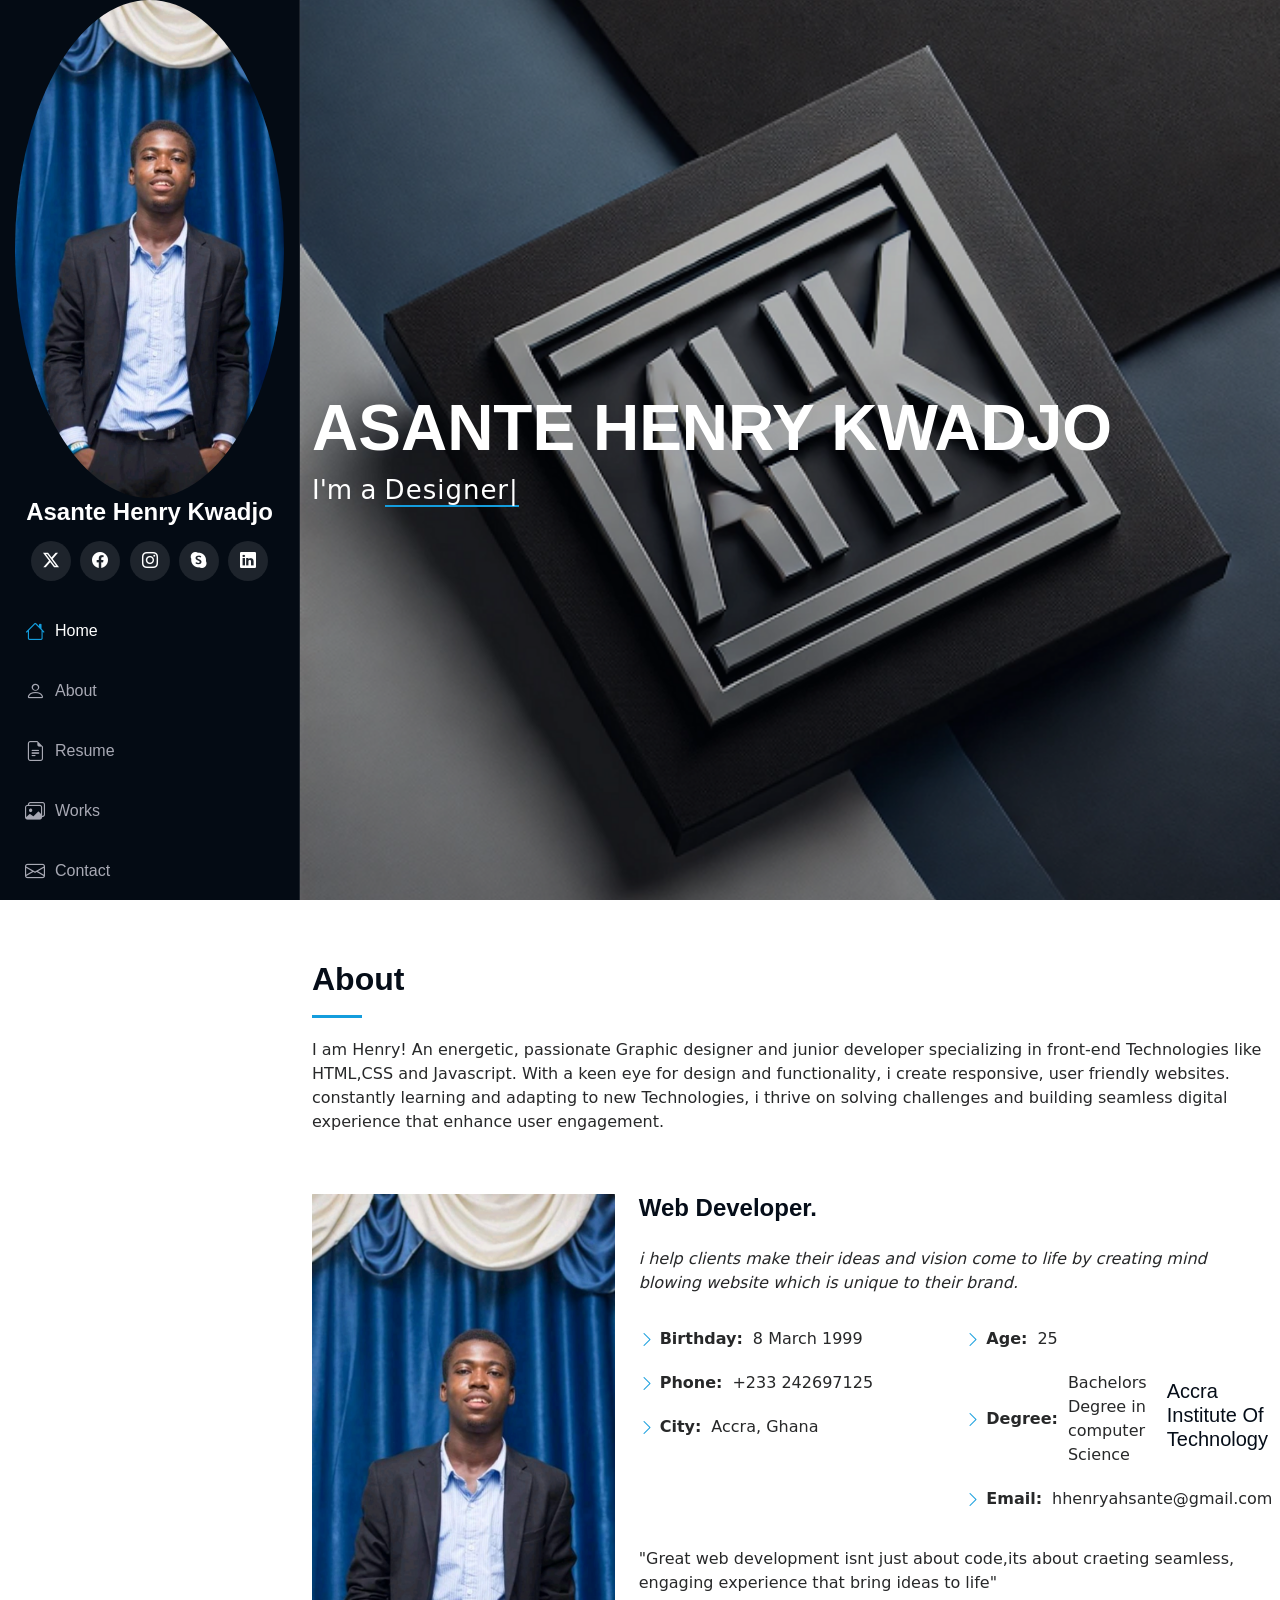
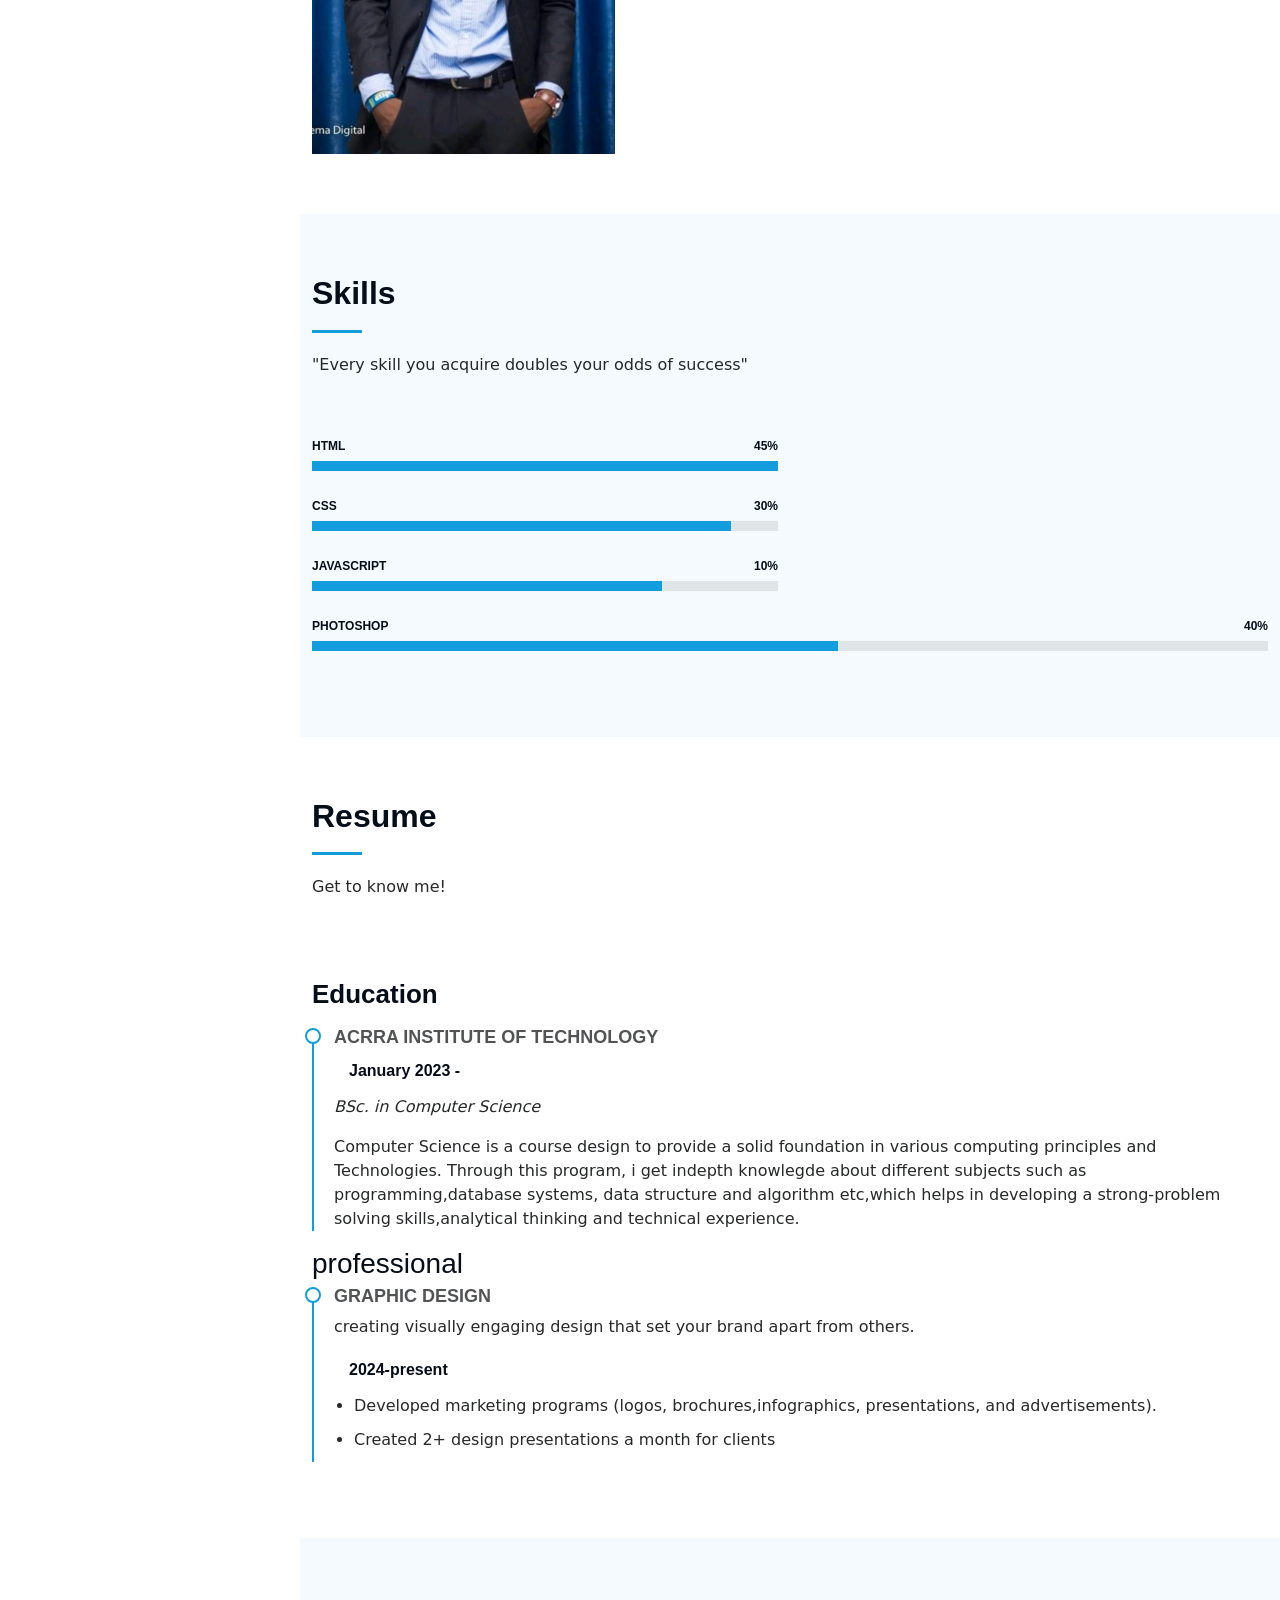
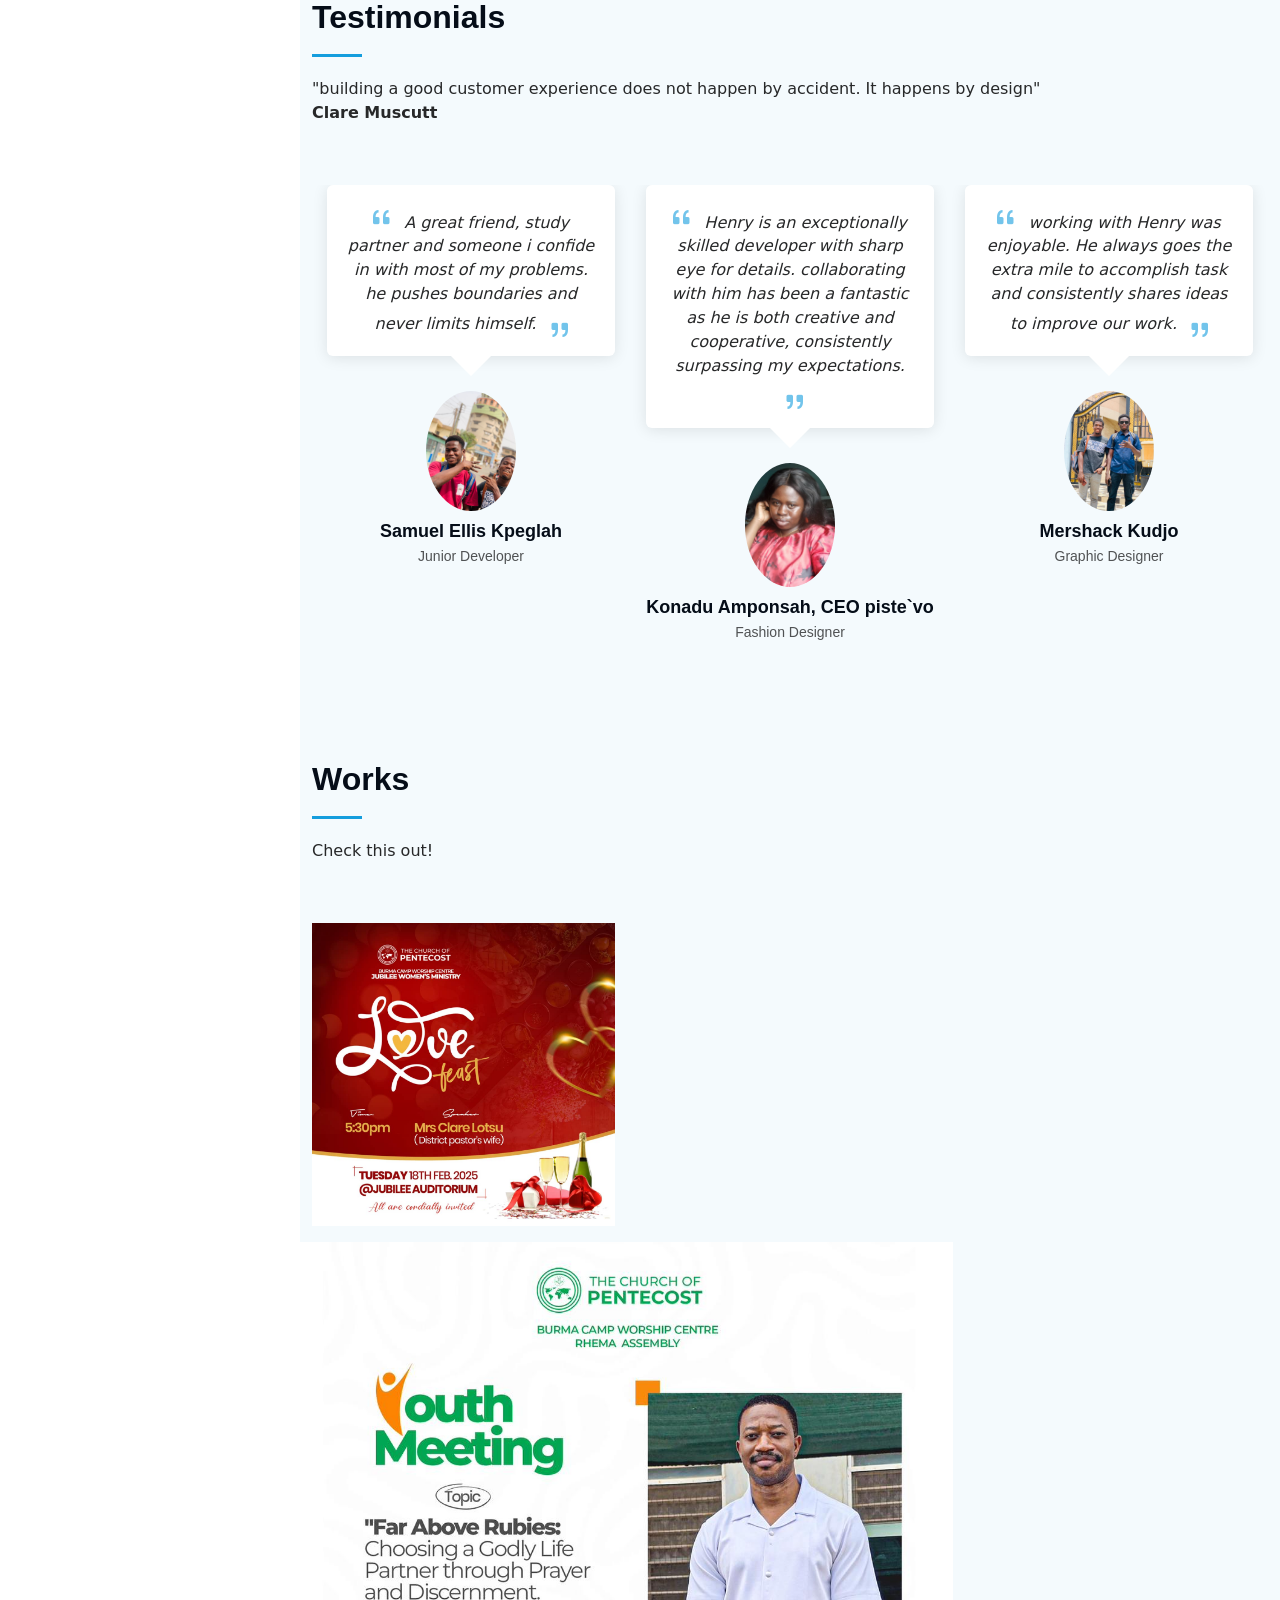
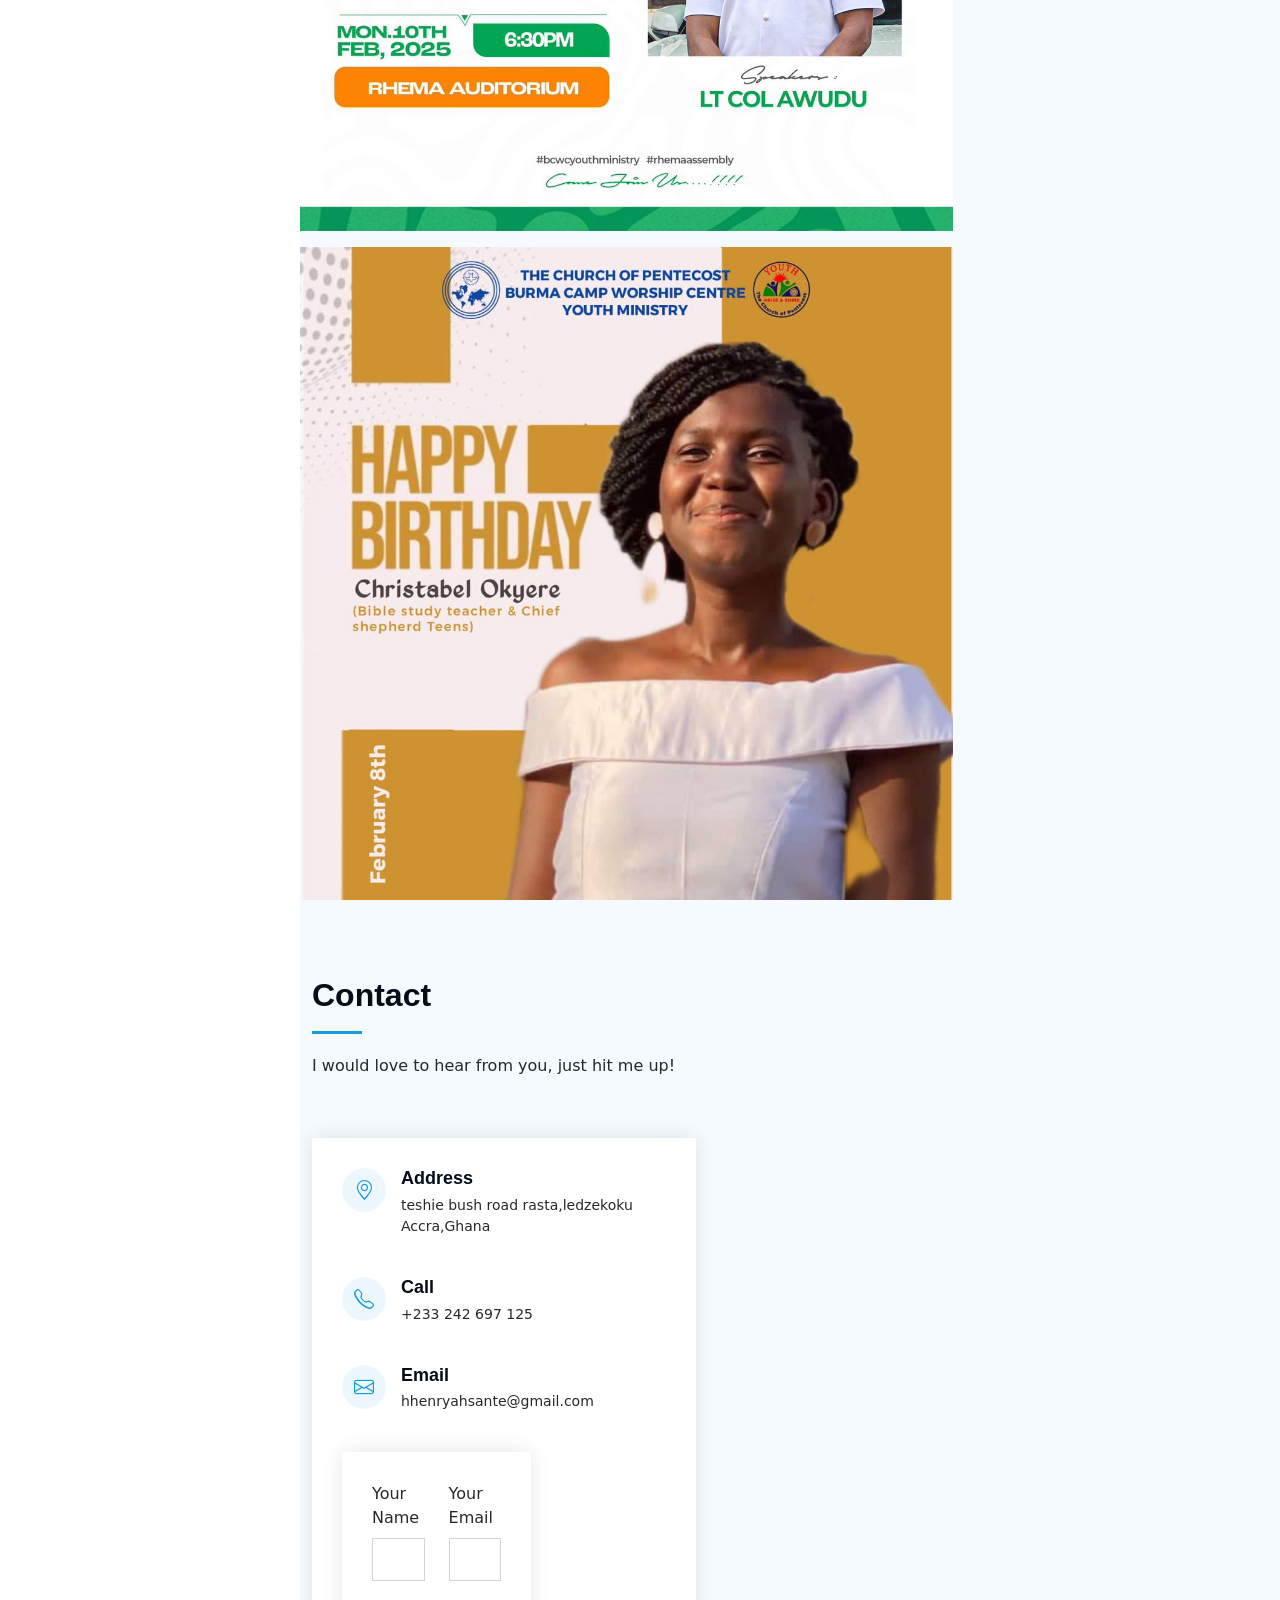
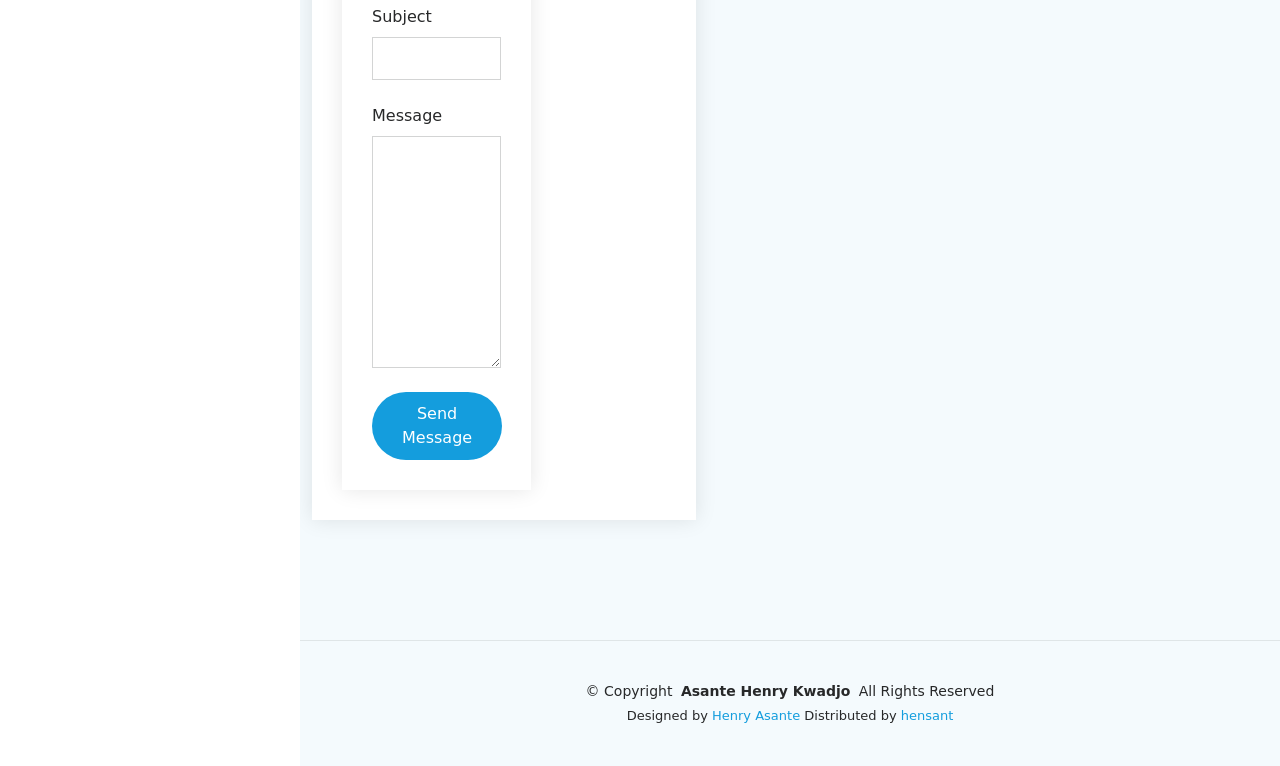
==== commit 8d260af9: "Update index.html" ====
--- a/index.html
+++ b/index.html
@@ -576,16 +576,7 @@
                 </div>
                 <!-- End Info Item -->
 
-                <iframe
-                  src="https://maps.app.goo.gl/h4MkGKiwPsmaDg4t8
-                  frameborder="0"
-                  style="border: 0; width: 100%; height: 270px"
-                  allowfullscreen=""
-                  loading="lazy"
-                  referrerpolicy="no-referrer-when-downgrade"
-                ></iframe>
-              </div>
-            </div>
+                
 
             <div class="col-lg-7">
               <form
